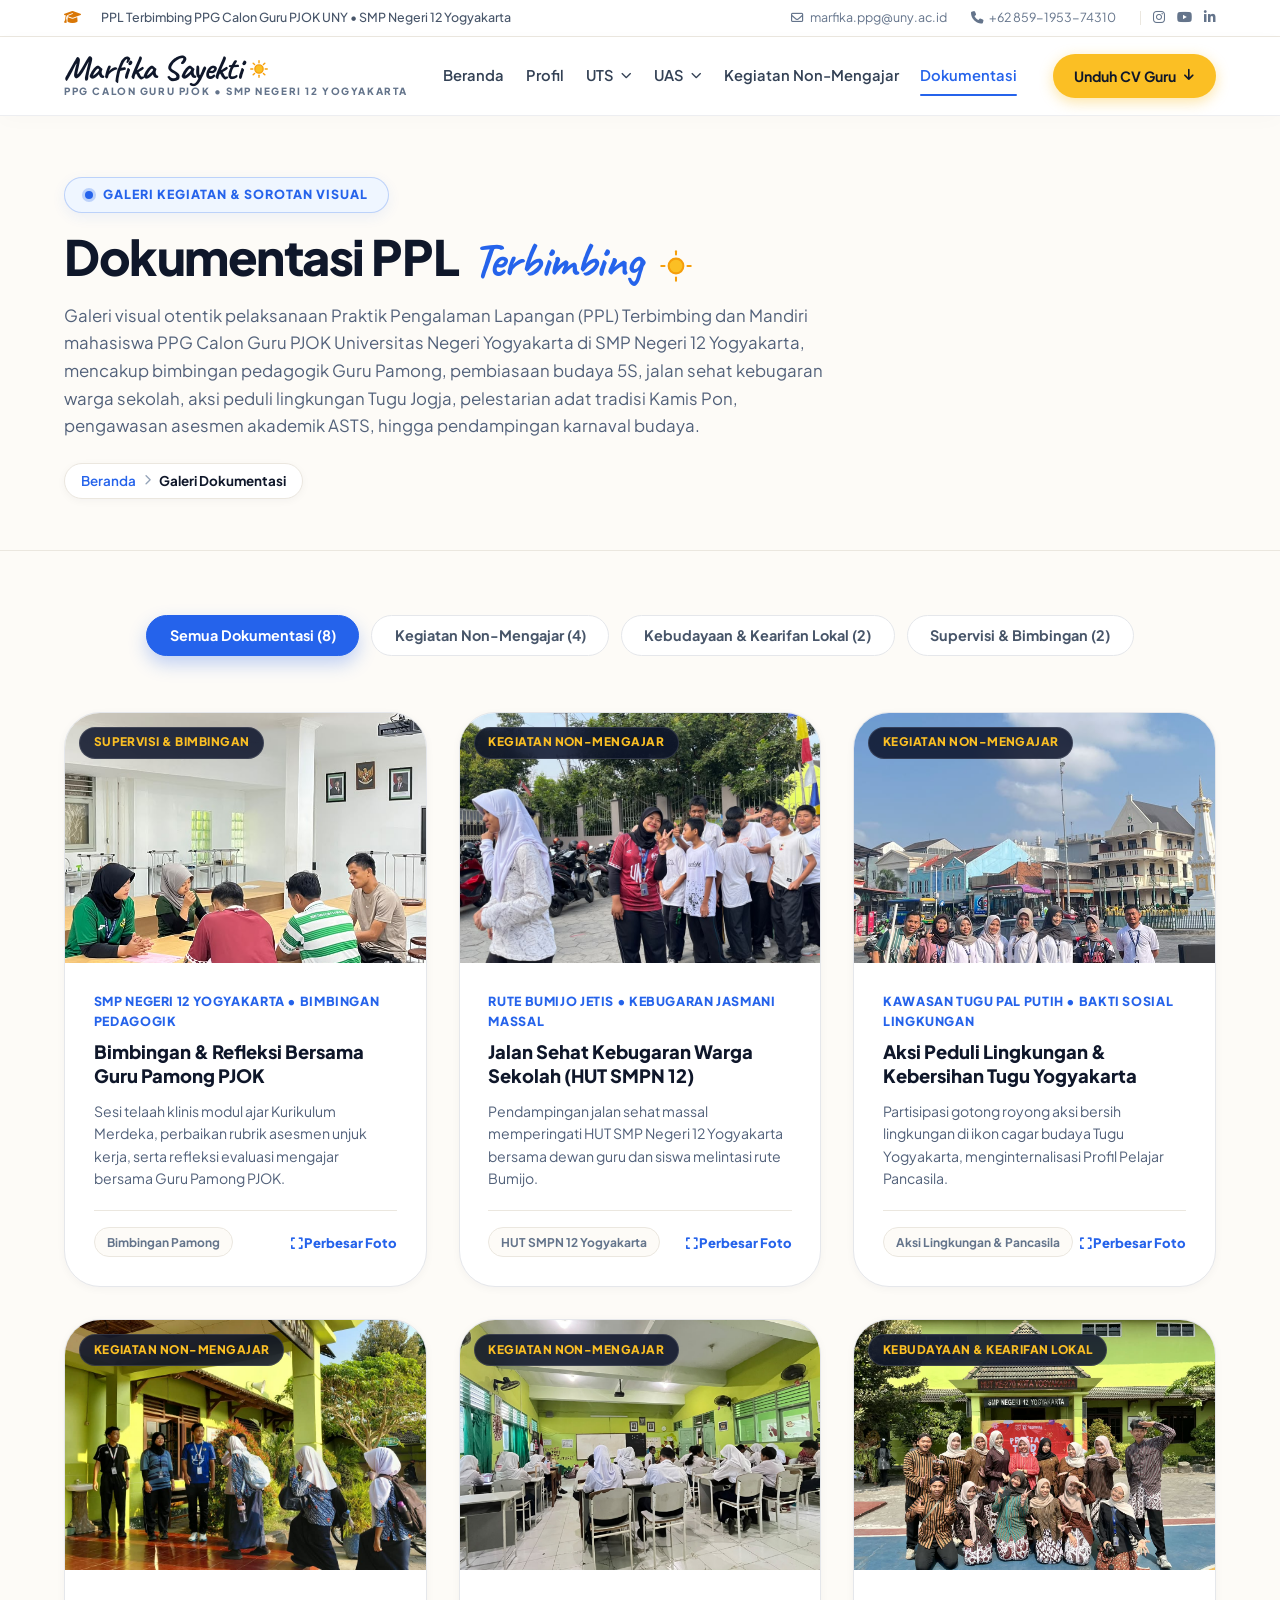
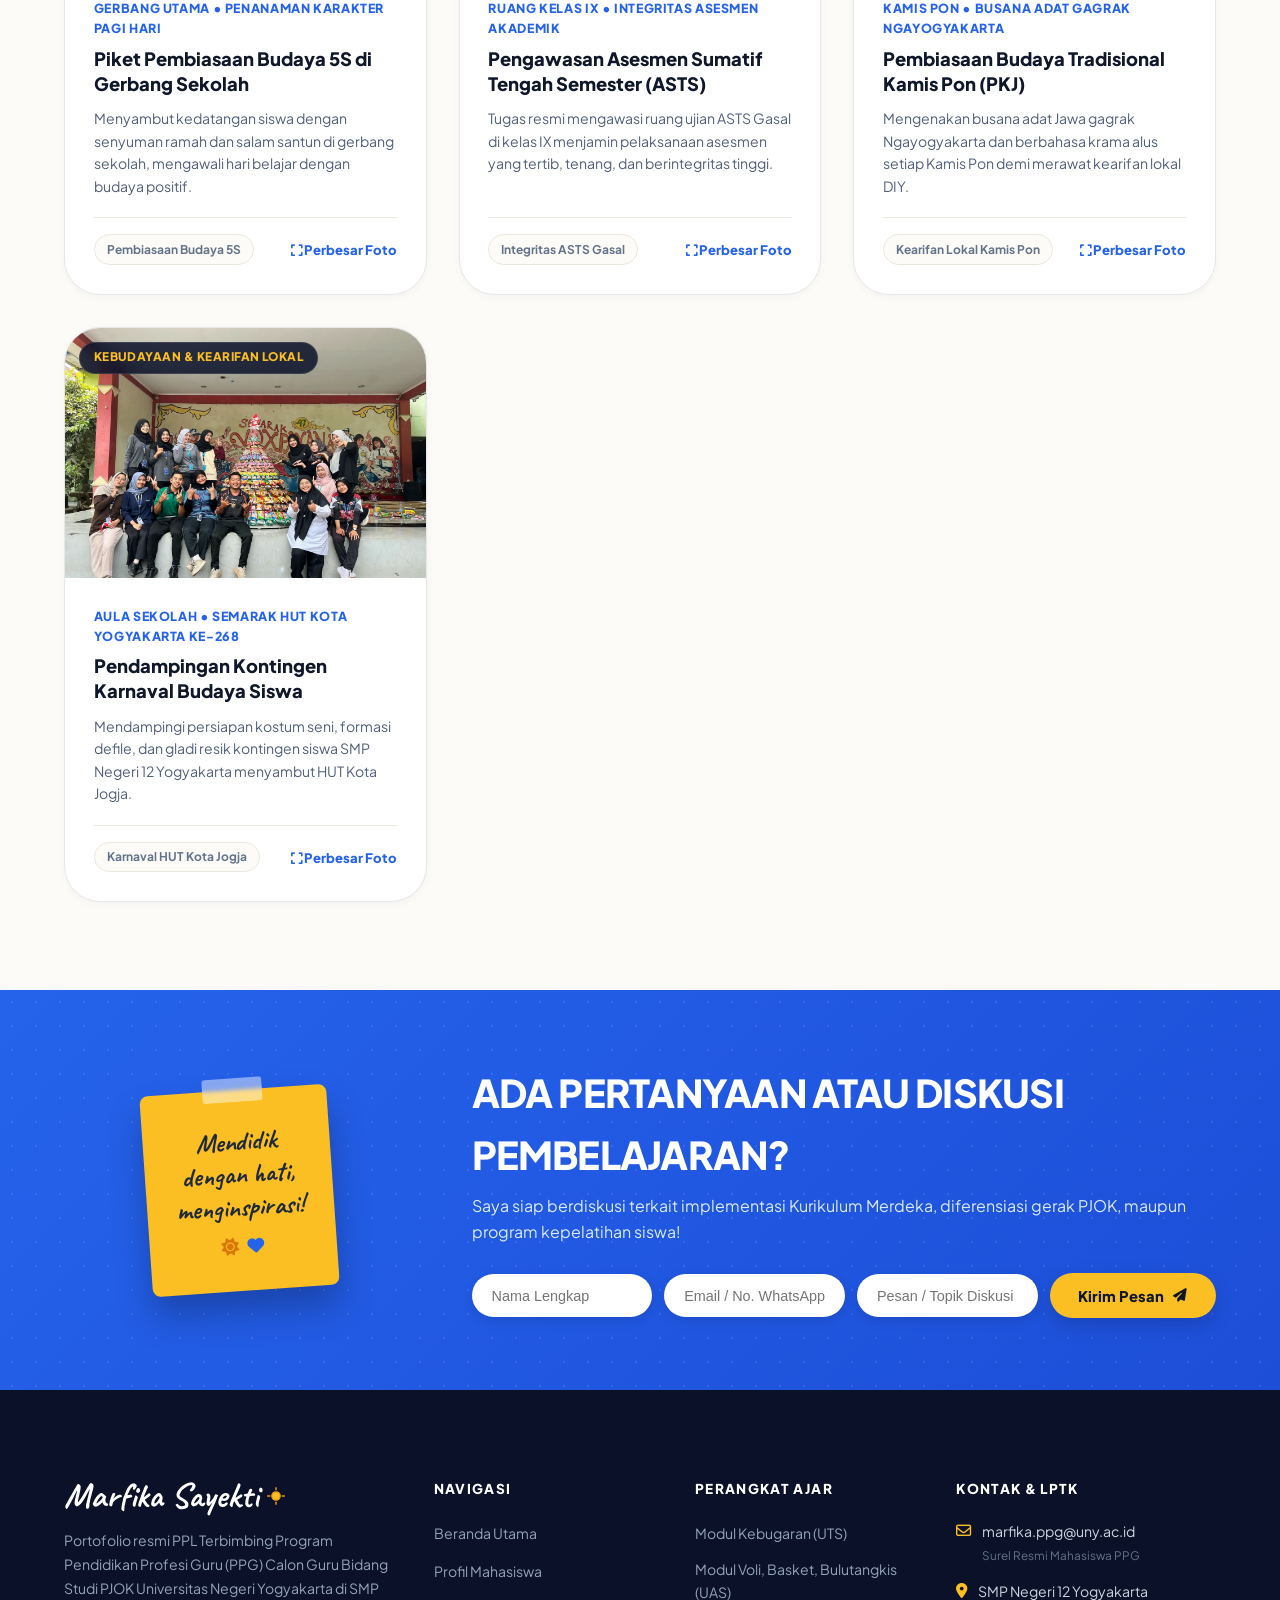
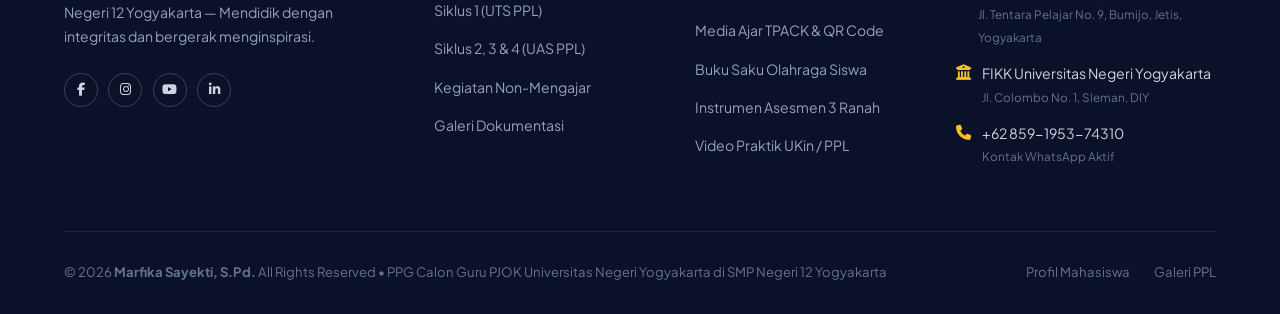
==== dokumentasi.html @ 028f0e46 "first commit" ====
<!doctype html>
<html lang="id">
  <head>
    <meta charset="UTF-8" />
    <meta name="viewport" content="width=device-width, initial-scale=1.0" />
    <title>Galeri Dokumentasi PPL Terbimbing | Marfika Sayekti, S.Pd. - UNY</title>

    <link rel="icon" type="image/png" href="logo.png" />
    <link rel="preconnect" href="https://fonts.googleapis.com" />
    <link rel="preconnect" href="https://fonts.gstatic.com" crossorigin />
    <link href="https://fonts.googleapis.com/css2?family=Caveat:wght@600;700&family=Plus+Jakarta+Sans:wght@300;400;500;600;700;800&display=swap" rel="stylesheet" />
    <link rel="stylesheet" href="https://cdnjs.cloudflare.com/ajax/libs/font-awesome/6.5.1/css/all.min.css" />
    <link rel="stylesheet" href="css/studio-theme.css?v=2.1" />
    <style>
      /* Lightbox Modal Guaranteed Inline Styles */
      .modal-studio-overlay,
      .modal-overlay-studio {
        position: fixed !important;
        inset: 0 !important;
        top: 0 !important;
        left: 0 !important;
        right: 0 !important;
        bottom: 0 !important;
        width: 100vw !important;
        height: 100vh !important;
        background: rgba(15, 23, 42, 0.88) !important;
        backdrop-filter: blur(8px) !important;
        -webkit-backdrop-filter: blur(8px) !important;
        z-index: 999999 !important;
        display: none !important;
        align-items: center !important;
        justify-content: center !important;
        padding: 1.5rem !important;
        opacity: 0 !important;
        visibility: hidden !important;
        pointer-events: none !important;
        transition:
          opacity 0.3s cubic-bezier(0.16, 1, 0.3, 1),
          visibility 0.3s ease !important;
      }
      .modal-studio-overlay.active,
      .modal-overlay-studio.active {
        display: flex !important;
        opacity: 1 !important;
        visibility: visible !important;
        pointer-events: auto !important;
      }
      .modal-photo-window {
        background: #ffffff !important;
        border-radius: var(--radius-xl, 24px) !important;
        max-width: 820px !important;
        width: 100% !important;
        max-height: 92vh !important;
        overflow: hidden !important;
        box-shadow: 0 25px 60px -15px rgba(0, 0, 0, 0.5) !important;
        position: relative !important;
        transform: translateY(20px) scale(0.96) !important;
        transition: transform 0.35s cubic-bezier(0.16, 1, 0.3, 1) !important;
        display: flex !important;
        flex-direction: column !important;
        border: 1px solid rgba(255, 255, 255, 0.15) !important;
      }
      .modal-studio-overlay.active .modal-photo-window,
      .modal-overlay-studio.active .modal-photo-window {
        transform: translateY(0) scale(1) !important;
      }
      .modal-photo-content {
        display: flex !important;
        flex-direction: column !important;
        width: 100% !important;
      }
      .modal-photo-img-wrap {
        width: 100% !important;
        max-height: 480px !important;
        background: #0b1120 !important;
        display: flex !important;
        align-items: center !important;
        justify-content: center !important;
        overflow: hidden !important;
      }
      .modal-photo-img-wrap img {
        width: 100% !important;
        height: auto !important;
        max-height: 480px !important;
        object-fit: contain !important;
        display: block !important;
      }
      .modal-photo-info {
        padding: 1.6rem 2.2rem !important;
        background: #ffffff !important;
        border-top: 1px solid var(--color-border-card, #e2e8f0) !important;
      }
      .modal-photo-loc {
        display: inline-flex !important;
        align-items: center !important;
        gap: 6px !important;
        font-size: 0.82rem !important;
        font-weight: 700 !important;
        color: #d97706 !important;
        margin-bottom: 0.4rem !important;
        text-transform: uppercase !important;
        letter-spacing: 0.03em !important;
      }
      .modal-close-btn {
        position: absolute !important;
        top: 1.1rem !important;
        right: 1.1rem !important;
        width: 38px !important;
        height: 38px !important;
        border-radius: 50% !important;
        background: rgba(15, 23, 42, 0.75) !important;
        color: #ffffff !important;
        border: 1px solid rgba(255, 255, 255, 0.2) !important;
        display: flex !important;
        align-items: center !important;
        justify-content: center !important;
        font-size: 1rem !important;
        cursor: pointer !important;
        z-index: 10 !important;
        transition: all 0.2s ease !important;
      }
      .modal-close-btn:hover {
        background: #ef4444 !important;
        color: #ffffff !important;
        transform: scale(1.08) !important;
      }
    </style>
  </head>
  <body>
    <!-- =================================================================
       1. TOPBAR (Studio Theme)
       ================================================================= -->
    <!-- =================================================================
       1. TOPBAR (Studio Theme)
       ================================================================= -->
    <div class="topbar-studio">
      <div class="container topbar-studio-inner">
        <div class="topbar-left">
          <i class="fa-solid fa-graduation-cap lead-icon"></i>
          <span>PPL Terbimbing PPG Calon Guru PJOK UNY • SMP Negeri 12 Yogyakarta</span>
        </div>

        <div class="topbar-right">
          <a href="mailto:marfika.ppg@uny.ac.id" class="topbar-contact-item">
            <i class="fa-regular fa-envelope"></i>
            <span>marfika.ppg@uny.ac.id</span>
          </a>
          <a href="tel:+62859195374310" class="topbar-contact-item">
            <i class="fa-solid fa-phone"></i>
            <span>+62 859-1953-74310</span>
          </a>

          <div class="topbar-socials">
            <a href="javascript:void(0)" onclick="showToast('Instagram Marfika Sayekti')" class="topbar-social-link" aria-label="Instagram"><i class="fa-brands fa-instagram"></i></a>
            <a href="javascript:void(0)" onclick="showToast('Kanal YouTube Pembelajaran PJOK')" class="topbar-social-link" aria-label="YouTube"><i class="fa-brands fa-youtube"></i></a>
            <a href="javascript:void(0)" onclick="showToast('LinkedIn Marfika Sayekti')" class="topbar-social-link" aria-label="LinkedIn"><i class="fa-brands fa-linkedin-in"></i></a>
          </div>
        </div>
      </div>
    </div>

    <!-- =================================================================
       2. MAIN NAVBAR (Clean Studio Header + Script Logo & Sun Doodle)
       ================================================================= -->
    <header class="navbar-studio">
      <div class="container navbar-studio-inner">
        <!-- Brand Logo: Handwritten "Marfika" with radiant Sun Doodle -->
        <a href="index.html" class="brand-studio">
          <div class="brand-studio-text">
            <span class="brand-studio-logo">
              Marfika Sayekti
              <!-- Sun Doodle SVG with Rays -->
              <svg class="sun-logo-doodle" viewBox="0 0 32 32" fill="none" xmlns="http://www.w3.org/2000/svg">
                <circle cx="16" cy="16" r="6" fill="#FBBF24" stroke="#F59E0B" stroke-width="2" />
                <line x1="16" y1="4" x2="16" y2="7" stroke="#F59E0B" stroke-width="2" stroke-linecap="round" />
                <line x1="16" y1="25" x2="16" y2="28" stroke="#F59E0B" stroke-width="2" stroke-linecap="round" />
                <line x1="4" y1="16" x2="7" y2="16" stroke="#F59E0B" stroke-width="2" stroke-linecap="round" />
                <line x1="25" y1="16" x2="28" y2="16" stroke="#F59E0B" stroke-width="2" stroke-linecap="round" />
                <line x1="7.5" y1="7.5" x2="9.6" y2="9.6" stroke="#F59E0B" stroke-width="2" stroke-linecap="round" />
                <line x1="22.4" y1="22.4" x2="24.5" y2="24.5" stroke="#F59E0B" stroke-width="2" stroke-linecap="round" />
                <line x1="7.5" y1="24.5" x2="9.6" y2="22.4" stroke="#F59E0B" stroke-width="2" stroke-linecap="round" />
                <line x1="22.4" y1="9.6" x2="24.5" y2="7.5" stroke="#F59E0B" stroke-width="2" stroke-linecap="round" />
              </svg>
            </span>
            <span class="brand-studio-sub">PPG CALON GURU PJOK • SMP NEGERI 12 YOGYAKARTA</span>
          </div>
        </a>

        <!-- Navigation Links: 6 Menu Items Required -->
        <nav>
          <ul class="nav-menu-studio">
            <!-- 1. Beranda -->
            <li><a href="index.html" class="nav-link-studio">Beranda</a></li>

            <!-- 2. Profil -->
            <li><a href="profil.html" class="nav-link-studio">Profil</a></li>

            <!-- 3. UTS Dropdown -->
            <li class="nav-studio-dropdown">
              <a href="UTS/rancangan.html" class="nav-link-studio"> UTS <i class="fa-solid fa-chevron-down" style="font-size: 0.68rem; margin-left: 2px"></i> </a>
              <ul class="dropdown-studio-menu">
                <li>
                  <a href="UTS/rancangan.html" class="dropdown-studio-item"> <i class="fa-solid fa-file-pen"></i> Rancangan Pembelajaran </a>
                </li>
                <li>
                  <a href="UTS/media.html" class="dropdown-studio-item"> <i class="fa-solid fa-photo-film"></i> Media Pembelajaran </a>
                </li>
                <li>
                  <a href="UTS/materi.html" class="dropdown-studio-item"> <i class="fa-solid fa-book-open-reader"></i> Materi Pembelajaran </a>
                </li>
                <li>
                  <a href="UTS/instrumen.html" class="dropdown-studio-item"> <i class="fa-solid fa-clipboard-check"></i> Instrumen Pembelajaran </a>
                </li>
              </ul>
            </li>

            <!-- 4. UAS Dropdown -->
            <li class="nav-studio-dropdown">
              <a href="UAS/rancangan.html" class="nav-link-studio"> UAS <i class="fa-solid fa-chevron-down" style="font-size: 0.68rem; margin-left: 2px"></i> </a>
              <ul class="dropdown-studio-menu">
                <li>
                  <a href="UAS/rancangan.html" class="dropdown-studio-item"> <i class="fa-solid fa-file-circle-check"></i> Rancangan Pembelajaran </a>
                </li>
                <li>
                  <a href="UAS/media.html" class="dropdown-studio-item"> <i class="fa-solid fa-laptop-code"></i> Media Pembelajaran </a>
                </li>
                <li>
                  <a href="UAS/materi.html" class="dropdown-studio-item"> <i class="fa-solid fa-book-bookmark"></i> Materi Pembelajaran </a>
                </li>
                <li>
                  <a href="UAS/instrumen.html" class="dropdown-studio-item"> <i class="fa-solid fa-list-check"></i> Instrumen Pembelajaran </a>
                </li>
              </ul>
            </li>

            <!-- 5. Kegiatan Non-Mengajar -->
            <li><a href="non-mengajar.html" class="nav-link-studio">Kegiatan Non-Mengajar</a></li>

            <!-- 6. Dokumentasi -->
            <li><a href="dokumentasi.html" class="nav-link-studio active">Dokumentasi</a></li>
          </ul>
        </nav>

        <!-- Right Action CTA: Golden-Yellow Pill Button -->
        <div style="display: flex; align-items: center; gap: 0.75rem">
          <a href="profil.html#cv" class="btn-nav-connect" onclick="showToast('Unduh CV Guru Digital...')">
            <span>Unduh CV Guru</span>
            <i class="fa-solid fa-arrow-down"></i>
          </a>
          <button class="mobile-studio-toggle" aria-label="Buka Menu Navigasi">
            <i class="fa-solid fa-bars"></i>
          </button>
        </div>
      </div>
    </header>

    <!-- =================================================================
       3. SUBPAGE HERO HEADER (Studio Theme)
       ================================================================= -->
    <section class="subpage-studio-hero">
      <div class="container">
        <div class="hero-studio-badge" style="margin-bottom: 1rem">
          <span class="badge-dot"></span>
          <span>GALERI KEGIATAN &amp; SOROTAN VISUAL</span>
        </div>

        <h1 class="subpage-hero-title">
          Dokumentasi PPL
          <span class="script-highlight" style="font-family: var(--font-script); color: var(--color-primary-blue); font-weight: 700; margin-left: 6px">
            Terbimbing
            <svg class="sun-doodle-hero" viewBox="0 0 44 44" fill="none" xmlns="http://www.w3.org/2000/svg" style="width: 36px; height: 36px; vertical-align: middle; margin-left: 6px">
              <circle cx="22" cy="22" r="9" fill="#FBBF24" stroke="#F59E0B" stroke-width="2.5" />
              <line x1="22" y1="4" x2="22" y2="8" stroke="#F59E0B" stroke-width="2.5" stroke-linecap="round" />
              <line x1="22" y1="36" x2="22" y2="40" stroke="#F59E0B" stroke-width="2.5" stroke-linecap="round" />
              <line x1="4" y1="22" x2="8" y2="22" stroke="#F59E0B" stroke-width="2.5" stroke-linecap="round" />
              <line x1="36" y1="22" x2="40" y2="22" stroke="#F59E0B" stroke-width="2.5" stroke-linecap="round" />
            </svg>
          </span>
        </h1>

                <p class="subpage-hero-desc">
          Galeri visual otentik pelaksanaan Praktik Pengalaman Lapangan (PPL) Terbimbing dan Mandiri mahasiswa PPG Calon Guru PJOK Universitas Negeri Yogyakarta di SMP Negeri 12 Yogyakarta, mencakup bimbingan pedagogik Guru Pamong, pembiasaan budaya 5S, jalan sehat kebugaran warga sekolah, aksi peduli lingkungan Tugu Jogja, pelestarian adat tradisi Kamis Pon, pengawasan asesmen akademik ASTS, hingga pendampingan karnaval budaya.
        </p>

        <div class="studio-breadcrumb">
          <a href="index.html">Beranda</a>
          <i class="fa-solid fa-chevron-right"></i>
          <span style="color: var(--color-midnight); font-weight: 700">Galeri Dokumentasi</span>
        </div>
      </div>
    </section>

        <!-- =================================================================
       4. GALLERY GRID WITH FILTER TABS (Studio Theme)
       ================================================================= -->
    <main style="background: var(--color-bg-ivory); padding: 4rem 0 5.5rem">
      <div class="container">
        <!-- Filter Button Tabs -->
        <div class="gallery-agency-filter">
          <button class="filter-pill-btn active" data-filter="all">Semua Dokumentasi (8)</button>
          <button class="filter-pill-btn" data-filter="non-mengajar">Kegiatan Non-Mengajar (4)</button>
          <button class="filter-pill-btn" data-filter="budaya">Kebudayaan &amp; Kearifan Lokal (2)</button>
          <button class="filter-pill-btn" data-filter="supervisi">Supervisi &amp; Bimbingan (2)</button>
        </div>

        <!-- Gallery Grid: 8 Authentic Cards (Sesuai File IMG/) -->
        <div class="gallery-agency-grid">

          <!-- Foto 1: Bimbingan Bersama Guru Pamong (Supervisi) -->
          <div
            class="gallery-card-agency"
            data-category="supervisi"
            onclick="
              openStudioPhoto(
                'IMG/Bimbingan Guru Pamong.jpeg',
                'Bimbingan & Refleksi Pedagogis Bersama Guru Pamong PJOK',
                'Dokumentasi pelaksanaan bimbingan klinis dan refleksi pedagogis berkala antara mahasiswa PPL PPG Calon Guru PJOK Marfika Sayekti, S.Pd. bersama Guru Pamong PJOK di SMP Negeri 12 Yogyakarta. Pembahasan mencakup penyempurnaan rancangan modul ajar Kurikulum Merdeka berbasis diferensiasi gerak, evaluasi hasil asesmen belajar siswa, serta penguatan kompetensi pedagogik calon guru di lapangan.',
                'Ruang Rapat Guru & Pimpinan SMP Negeri 12 Yogyakarta'
              )
            "
          >
            <div class="gallery-agency-thumb">
              <span class="gallery-tag-pill">Supervisi &amp; Bimbingan</span>
              <img src="IMG/Bimbingan Guru Pamong.jpeg" alt="Bimbingan Guru Pamong PJOK SMP Negeri 12 Yogyakarta" loading="lazy" />
              <div class="gallery-zoom-overlay">
                <div class="gallery-zoom-btn"><i class="fa-solid fa-magnifying-glass-plus"></i></div>
              </div>
            </div>
            <div class="gallery-agency-body">
              <div class="gallery-agency-meta">SMP Negeri 12 Yogyakarta • Bimbingan Pedagogik</div>
              <h4 class="gallery-agency-title">Bimbingan &amp; Refleksi Bersama Guru Pamong PJOK</h4>
              <p class="gallery-agency-desc">Sesi telaah klinis modul ajar Kurikulum Merdeka, perbaikan rubrik asesmen unjuk kerja, serta refleksi evaluasi mengajar bersama Guru Pamong PJOK.</p>
              <div class="gallery-agency-foot">
                <span class="tag-pill-light">Bimbingan Pamong</span>
                <span style="font-size: 0.82rem; font-weight: 800; color: var(--color-primary-blue)"><i class="fa-solid fa-expand"></i> Perbesar Foto</span>
              </div>
            </div>
          </div>

          <!-- Foto 2: Jalan Sehat HUT SMP N 12 Yogyakarta (Non-Mengajar) -->
          <div
            class="gallery-card-agency"
            data-category="non-mengajar"
            onclick="
              openStudioPhoto(
                'IMG/Jalan Sehat HUT SMP N 12 Yogyakarta.jpeg',
                'Jalan Sehat Kebugaran Warga Sekolah (HUT SMPN 12 Yogyakarta)',
                'Dokumentasi keikutsertaan aktif mahasiswa PPL PJOK Marfika Sayekti, S.Pd. dalam mendampingi dan mengawal kegiatan Jalan Sehat Kebugaran Jasmani massal memperingati HUT SMP Negeri 12 Yogyakarta. Diikuti oleh dewan guru, tenaga kependidikan, serta seluruh peserta didik melintasi rute edukatif Bumijo, Jetis, Yogyakarta.',
                'Halaman SMP Negeri 12 Yogyakarta & Rute Bumijo'
              )
            "
          >
            <div class="gallery-agency-thumb">
              <span class="gallery-tag-pill">Kegiatan Non-Mengajar</span>
              <img src="IMG/Jalan Sehat HUT SMP N 12 Yogyakarta.jpeg" alt="Jalan Sehat HUT SMP N 12 Yogyakarta" loading="lazy" />
              <div class="gallery-zoom-overlay">
                <div class="gallery-zoom-btn"><i class="fa-solid fa-magnifying-glass-plus"></i></div>
              </div>
            </div>
            <div class="gallery-agency-body">
              <div class="gallery-agency-meta">Rute Bumijo Jetis • Kebugaran Jasmani Massal</div>
              <h4 class="gallery-agency-title">Jalan Sehat Kebugaran Warga Sekolah (HUT SMPN 12)</h4>
              <p class="gallery-agency-desc">Pendampingan jalan sehat massal memperingati HUT SMP Negeri 12 Yogyakarta bersama dewan guru dan siswa melintasi rute Bumijo.</p>
              <div class="gallery-agency-foot">
                <span class="tag-pill-light">HUT SMPN 12 Yogyakarta</span>
                <span style="font-size: 0.82rem; font-weight: 800; color: var(--color-primary-blue)"><i class="fa-solid fa-expand"></i> Perbesar Foto</span>
              </div>
            </div>
          </div>

          <!-- Foto 3: Aksi Gotong Royong Kebersihan Tugu Yogyakarta (Non-Mengajar) -->
          <div
            class="gallery-card-agency"
            data-category="non-mengajar"
            onclick="
              openStudioPhoto(
                'IMG/Kebersihan Tugu Jogja.jpeg',
                'Aksi Gotong Royong Kebersihan Lingkungan Tugu Yogyakarta',
                'Dokumentasi aksi nyata mahasiswa PPL PJOK UNY bersama warga sekolah SMP Negeri 12 Yogyakarta dalam kegiatan bakti sosial kebersihan lingkungan di kawasan cagar budaya Tugu Pal Putih Yogyakarta, menanamkan dimensi Bergotong Royong dan Peduli Lingkungan Profil Pelajar Pancasila.',
                'Kawasan Cagar Budaya Tugu Pal Putih Yogyakarta'
              )
            "
          >
            <div class="gallery-agency-thumb">
              <span class="gallery-tag-pill">Kegiatan Non-Mengajar</span>
              <img src="IMG/Kebersihan Tugu Jogja.jpeg" alt="Aksi Kebersihan Tugu Jogja" loading="lazy" />
              <div class="gallery-zoom-overlay">
                <div class="gallery-zoom-btn"><i class="fa-solid fa-magnifying-glass-plus"></i></div>
              </div>
            </div>
            <div class="gallery-agency-body">
              <div class="gallery-agency-meta">Kawasan Tugu Pal Putih • Bakti Sosial Lingkungan</div>
              <h4 class="gallery-agency-title">Aksi Peduli Lingkungan &amp; Kebersihan Tugu Yogyakarta</h4>
              <p class="gallery-agency-desc">Partisipasi gotong royong aksi bersih lingkungan di ikon cagar budaya Tugu Yogyakarta, menginternalisasi Profil Pelajar Pancasila.</p>
              <div class="gallery-agency-foot">
                <span class="tag-pill-light">Aksi Lingkungan &amp; Pancasila</span>
                <span style="font-size: 0.82rem; font-weight: 800; color: var(--color-primary-blue)"><i class="fa-solid fa-expand"></i> Perbesar Foto</span>
              </div>
            </div>
          </div>

          <!-- Foto 4: Piket Pembiasaan 5S di Gerbang Sekolah (Non-Mengajar) -->
          <div
            class="gallery-card-agency"
            data-category="non-mengajar"
            onclick="
              openStudioPhoto(
                'IMG/Kegiatan 5S.jpeg',
                'Piket Pembiasaan Budaya 5S (Senyum, Salam, Sapa, Sopan, Santun)',
                'Dokumentasi penugasan rutin piket pagi mahasiswa PPL PJOK Marfika Sayekti, S.Pd. di gerbang utama SMP Negeri 12 Yogyakarta. Menyambut kedatangan peserta didik dengan budaya 5S (Senyum, Salam, Sapa, Sopan, Santun), pemeriksaan kerapian seragam, serta mewujudkan iklim sekolah yang aman, nyaman, dan ramah anak.',
                'Gerbang Utama & Lobi SMP Negeri 12 Yogyakarta'
              )
            "
          >
            <div class="gallery-agency-thumb">
              <span class="gallery-tag-pill">Kegiatan Non-Mengajar</span>
              <img src="IMG/Kegiatan 5S.jpeg" alt="Pembiasaan Budaya 5S di SMP Negeri 12 Yogyakarta" loading="lazy" />
              <div class="gallery-zoom-overlay">
                <div class="gallery-zoom-btn"><i class="fa-solid fa-magnifying-glass-plus"></i></div>
              </div>
            </div>
            <div class="gallery-agency-body">
              <div class="gallery-agency-meta">Gerbang Utama • Penanaman Karakter Pagi Hari</div>
              <h4 class="gallery-agency-title">Piket Pembiasaan Budaya 5S di Gerbang Sekolah</h4>
              <p class="gallery-agency-desc">Menyambut kedatangan siswa dengan senyuman ramah dan salam santun di gerbang sekolah, mengawali hari belajar dengan budaya positif.</p>
              <div class="gallery-agency-foot">
                <span class="tag-pill-light">Pembiasaan Budaya 5S</span>
                <span style="font-size: 0.82rem; font-weight: 800; color: var(--color-primary-blue)"><i class="fa-solid fa-expand"></i> Perbesar Foto</span>
              </div>
            </div>
          </div>

          <!-- Foto 5: Pengawasan ASTS (Non-Mengajar) -->
          <div
            class="gallery-card-agency"
            data-category="non-mengajar"
            onclick="
              openStudioPhoto(
                'IMG/Kegiatan ASTS.jpeg',
                'Pengawasan Asesmen Sumatif Tengah Semester (ASTS) Gasal',
                'Dokumentasi penugasan resmi pengawasan ruang ujian Asesmen Sumatif Tengah Semester (ASTS) Gasal di kelas IX SMP Negeri 12 Yogyakarta oleh mahasiswa PPL PJOK Marfika Sayekti, S.Pd., memastikan ketertiban, ketenangan, serta menjunjung tinggi nilai kejujuran dan integritas akademik peserta didik.',
                'Ruang Ujian Kelas IX SMP Negeri 12 Yogyakarta'
              )
            "
          >
            <div class="gallery-agency-thumb">
              <span class="gallery-tag-pill">Kegiatan Non-Mengajar</span>
              <img src="IMG/Kegiatan ASTS.jpeg" alt="Pengawasan Asesmen ASTS di SMP Negeri 12 Yogyakarta" loading="lazy" />
              <div class="gallery-zoom-overlay">
                <div class="gallery-zoom-btn"><i class="fa-solid fa-magnifying-glass-plus"></i></div>
              </div>
            </div>
            <div class="gallery-agency-body">
              <div class="gallery-agency-meta">Ruang Kelas IX • Integritas Asesmen Akademik</div>
              <h4 class="gallery-agency-title">Pengawasan Asesmen Sumatif Tengah Semester (ASTS)</h4>
              <p class="gallery-agency-desc">Tugas resmi mengawasi ruang ujian ASTS Gasal di kelas IX menjamin pelaksanaan asesmen yang tertib, tenang, dan berintegritas tinggi.</p>
              <div class="gallery-agency-foot">
                <span class="tag-pill-light">Integritas ASTS Gasal</span>
                <span style="font-size: 0.82rem; font-weight: 800; color: var(--color-primary-blue)"><i class="fa-solid fa-expand"></i> Perbesar Foto</span>
              </div>
            </div>
          </div>

          <!-- Foto 6: Kegiatan PKJ Kamis Pon Busana Jawa (Kebudayaan) -->
          <div
            class="gallery-card-agency"
            data-category="budaya"
            onclick="
              openStudioPhoto(
                'IMG/Kegiatan PKJ (Kamis Pon).jpeg',
                'Pembiasaan Budaya Tradisional Kamis Pon (Pekan Kebudayaan Jawa)',
                'Dokumentasi pelaksanaan Pekan Kebudayaan Jawa (PKJ) setiap hari Kamis Pon di lingkungan SMP Negeri 12 Yogyakarta. Mahasiswa PPL PJOK Marfika Sayekti, S.Pd. bersama dewan guru dan siswa mengenakan busana tradisional Jawa gagrak Ngayogyakarta serta berbahasa Jawa krama alus untuk melestarikan kearifan lokal.',
                'Kampus SMP Negeri 12 Yogyakarta'
              )
            "
          >
            <div class="gallery-agency-thumb">
              <span class="gallery-tag-pill">Kebudayaan &amp; Kearifan Lokal</span>
              <img src="IMG/Kegiatan PKJ (Kamis Pon).jpeg" alt="Pembiasaan Budaya Kamis Pon PKJ SMP Negeri 12 Yogyakarta" loading="lazy" />
              <div class="gallery-zoom-overlay">
                <div class="gallery-zoom-btn"><i class="fa-solid fa-magnifying-glass-plus"></i></div>
              </div>
            </div>
            <div class="gallery-agency-body">
              <div class="gallery-agency-meta">Kamis Pon • Busana Adat Gagrak Ngayogyakarta</div>
              <h4 class="gallery-agency-title">Pembiasaan Budaya Tradisional Kamis Pon (PKJ)</h4>
              <p class="gallery-agency-desc">Mengenakan busana adat Jawa gagrak Ngayogyakarta dan berbahasa krama alus setiap Kamis Pon demi merawat kearifan lokal DIY.</p>
              <div class="gallery-agency-foot">
                <span class="tag-pill-light">Kearifan Lokal Kamis Pon</span>
                <span style="font-size: 0.82rem; font-weight: 800; color: var(--color-primary-blue)"><i class="fa-solid fa-expand"></i> Perbesar Foto</span>
              </div>
            </div>
          </div>

          <!-- Foto 7: Persiapan Karnaval HUT Kota Yogyakarta (Kebudayaan) -->
          <div
            class="gallery-card-agency"
            data-category="budaya"
            onclick="
              openStudioPhoto(
                'IMG/Persiapan Karnaval Kota Yogyakarta.jpeg',
                'Pendampingan Persiapan Kontingen Karnaval Budaya Siswa',
                'Dokumentasi pendampingan persiapan kontingen karnaval budaya SMP Negeri 12 Yogyakarta dalam rangka Peringatan HUT Kota Yogyakarta ke-268. Mahasiswa PPL PJOK Marfika Sayekti, S.Pd. membantu penataan kostum adat tari tradisional, atribut defile budaya, serta gladi kekompakan gerak di aula sekolah.',
                'Aula & Lapangan SMP Negeri 12 Yogyakarta'
              )
            "
          >
            <div class="gallery-agency-thumb">
              <span class="gallery-tag-pill">Kebudayaan &amp; Kearifan Lokal</span>
              <img src="IMG/Persiapan Karnaval Kota Yogyakarta.jpeg" alt="Persiapan Karnaval Budaya Kota Yogyakarta" loading="lazy" />
              <div class="gallery-zoom-overlay">
                <div class="gallery-zoom-btn"><i class="fa-solid fa-magnifying-glass-plus"></i></div>
              </div>
            </div>
            <div class="gallery-agency-body">
              <div class="gallery-agency-meta">Aula Sekolah • Semarak HUT Kota Yogyakarta Ke-268</div>
              <h4 class="gallery-agency-title">Pendampingan Kontingen Karnaval Budaya Siswa</h4>
              <p class="gallery-agency-desc">Mendampingi persiapan kostum seni, formasi defile, dan gladi resik kontingen siswa SMP Negeri 12 Yogyakarta menyambut HUT Kota Jogja.</p>
              <div class="gallery-agency-foot">
                <span class="tag-pill-light">Karnaval HUT Kota Jogja</span>
                <span style="font-size: 0.82rem; font-weight: 800; color: var(--color-primary-blue)"><i class="fa-solid fa-expand"></i> Perbesar Foto</span>
              </div>
            </div>
          </div>  
          </div>
        </div>
      </div>
    </main>

    <!-- =================================================================
       5. PHOTO LIGHTBOX MODAL (Studio Theme)
       ================================================================= -->
    <div id="photo-lightbox-modal" class="modal-studio-overlay modal-overlay-studio" style="display: none">
      <div class="modal-studio-window modal-window-studio modal-photo-window">
        <button id="photo-lightbox-close" class="modal-close-btn modal-close-studio" aria-label="Tutup Pratinjau"><i class="fa-solid fa-xmark"></i></button>
        <div class="modal-photo-content">
          <div class="modal-photo-img-wrap">
            <img id="photo-lightbox-img" src="" alt="Dokumentasi PPL PJOK UNY" />
          </div>
          <div class="modal-photo-info">
            <span id="photo-lightbox-loc" class="modal-photo-loc"><i class="fa-solid fa-location-dot"></i> SMP Negeri 12 Yogyakarta</span>
            <h3 id="photo-lightbox-title" style="font-size: 1.35rem; color: var(--color-midnight); font-weight: 800; margin-bottom: 0.5rem; line-height: 1.35">Judul Foto</h3>
            <p id="photo-lightbox-desc" style="font-size: 0.92rem; color: var(--color-text-muted); line-height: 1.65">Deskripsi dokumentasi kegiatan PPL.</p>
          </div>
        </div>
      </div>
    </div>

    <!-- =================================================================
       6. CTA BANNER (Diskusi Pembelajaran & Kolaborasi)
       ================================================================= -->
    <section id="diskusi" class="section-cta-studio">
      <div class="container">
        <div class="cta-studio-container">
          <!-- Left Angled Yellow Sticky Note -->
          <div class="cta-sticky-note-wrapper">
            <div class="cta-yellow-sticky-note">
              <div class="sticky-note-text">
                Mendidik<br />
                dengan hati,<br />
                menginspirasi!
              </div>
              <div class="sticky-note-icons">
                <i class="fa-solid fa-sun" style="color: #d97706; font-size: 1.1rem"></i>
                <i class="fa-solid fa-heart" style="color: #2563eb; font-size: 1.05rem"></i>
              </div>
            </div>
          </div>

          <!-- Right Form Area -->
          <div class="cta-form-area">
            <h2>ADA PERTANYAAN ATAU DISKUSI PEMBELAJARAN?</h2>
            <p>Saya siap berdiskusi terkait implementasi Kurikulum Merdeka, diferensiasi gerak PJOK, maupun program kepelatihan siswa!</p>

            <form id="cta-project-form" class="cta-inline-form">
              <input type="text" id="cta-name" class="cta-input-studio" placeholder="Nama Lengkap" required />
              <input type="email" id="cta-email" class="cta-input-studio" placeholder="Email / No. WhatsApp" required />
              <input type="text" id="cta-message" class="cta-input-studio" placeholder="Pesan / Topik Diskusi" required />
              <button type="submit" class="btn-cta-submit">
                <span>Kirim Pesan</span>
                <i class="fa-solid fa-paper-plane"></i>
              </button>
            </form>
          </div>
        </div>
      </div>
    </section>

    <!-- =================================================================
       7. MIDNIGHT NAVY FOOTER
       ================================================================= -->
    <footer class="footer-midnight-studio">
      <div class="container">
        <div class="footer-studio-grid">
          <!-- Col 1: Brand Info -->
          <div>
            <a href="index.html" class="footer-brand-logo">
              Marfika Sayekti
              <svg class="sun-logo-doodle" viewBox="0 0 32 32" fill="none" xmlns="http://www.w3.org/2000/svg">
                <circle cx="16" cy="16" r="6" fill="#FBBF24" stroke="#F59E0B" stroke-width="2" />
                <line x1="16" y1="4" x2="16" y2="7" stroke="#F59E0B" stroke-width="2" stroke-linecap="round" />
                <line x1="16" y1="25" x2="16" y2="28" stroke="#F59E0B" stroke-width="2" stroke-linecap="round" />
                <line x1="4" y1="16" x2="7" y2="16" stroke="#F59E0B" stroke-width="2" stroke-linecap="round" />
                <line x1="25" y1="16" x2="28" y2="16" stroke="#F59E0B" stroke-width="2" stroke-linecap="round" />
              </svg>
            </a>
            <p class="footer-brand-desc">
              Portofolio resmi PPL Terbimbing Program Pendidikan Profesi Guru (PPG) Calon Guru Bidang Studi PJOK Universitas Negeri Yogyakarta di SMP Negeri 12 Yogyakarta — Mendidik dengan integritas dan bergerak menginspirasi.
            </p>
            <div class="footer-social-circles">
              <a href="javascript:void(0)" onclick="showStudioToast('Facebook')" class="footer-social-btn" aria-label="Facebook"><i class="fa-brands fa-facebook-f"></i></a>
              <a href="javascript:void(0)" onclick="showStudioToast('Instagram @marfikasayekti')" class="footer-social-btn" aria-label="Instagram"><i class="fa-brands fa-instagram"></i></a>
              <a href="javascript:void(0)" onclick="showStudioToast('YouTube Pembelajaran PJOK')" class="footer-social-btn" aria-label="YouTube"><i class="fa-brands fa-youtube"></i></a>
              <a href="javascript:void(0)" onclick="showStudioToast('LinkedIn Marfika Sayekti')" class="footer-social-btn" aria-label="LinkedIn"><i class="fa-brands fa-linkedin-in"></i></a>
            </div>
          </div>

          <!-- Col 2: NAVIGASI -->
          <div>
            <h4 class="footer-col-title">NAVIGASI</h4>
            <ul class="footer-links-list">
              <li><a href="index.html" class="footer-link-item">Beranda Utama</a></li>
              <li><a href="profil.html" class="footer-link-item">Profil Mahasiswa</a></li>
              <li><a href="UTS/rancangan.html" class="footer-link-item">Siklus 1 (UTS PPL)</a></li>
              <li><a href="UAS/rancangan.html" class="footer-link-item">Siklus 2, 3 &amp; 4 (UAS PPL)</a></li>
              <li><a href="non-mengajar.html" class="footer-link-item">Kegiatan Non-Mengajar</a></li>
              <li><a href="dokumentasi.html" class="footer-link-item">Galeri Dokumentasi</a></li>
            </ul>
          </div>

          <!-- Col 3: PERANGKAT AJAR -->
          <div>
            <h4 class="footer-col-title">PERANGKAT AJAR</h4>
            <ul class="footer-links-list">
              <li><a href="UTS/rancangan.html" class="footer-link-item">Modul Kebugaran (UTS)</a></li>
              <li><a href="UAS/rancangan.html" class="footer-link-item">Modul Voli, Basket, Bulutangkis (UAS)</a></li>
              <li><a href="UTS/media.html" class="footer-link-item">Media Ajar TPACK &amp; QR Code</a></li>
              <li><a href="UAS/materi.html" class="footer-link-item">Buku Saku Olahraga Siswa</a></li>
              <li><a href="UTS/instrumen.html" class="footer-link-item">Instrumen Asesmen 3 Ranah</a></li>
              <li><a href="UTS/video.html" class="footer-link-item">Video Praktik UKin / PPL</a></li>
            </ul>
          </div>

          <!-- Col 4: KONTAK RESMI & LPTK -->
          <div>
            <h4 class="footer-col-title">KONTAK &amp; LPTK</h4>
            <ul class="footer-contact-list">
              <li class="footer-contact-entry">
                <i class="fa-regular fa-envelope"></i>
                <span>marfika.ppg@uny.ac.id<br /><small style="color: #64748b">Surel Resmi Mahasiswa PPG</small></span>
              </li>
              <li class="footer-contact-entry">
                <i class="fa-solid fa-location-dot"></i>
                <span>SMP Negeri 12 Yogyakarta<br /><small style="color: #64748b">Jl. Tentara Pelajar No. 9, Bumijo, Jetis, Yogyakarta</small></span>
              </li>
              <li class="footer-contact-entry">
                <i class="fa-solid fa-building-columns"></i>
                <span>FIKK Universitas Negeri Yogyakarta<br /><small style="color: #64748b">Jl. Colombo No. 1, Sleman, DIY</small></span>
              </li>
              <li class="footer-contact-entry">
                <i class="fa-solid fa-phone"></i>
                <span>+62 859-1953-74310<br /><small style="color: #64748b">Kontak WhatsApp Aktif</small></span>
              </li>
            </ul>
          </div>
        </div>

        <!-- Footer Bottom Bar -->
        <div class="footer-bottom-bar">
          <div>&copy; 2026 <strong>Marfika Sayekti, S.Pd.</strong> All Rights Reserved &bull; PPG Calon Guru PJOK Universitas Negeri Yogyakarta di SMP Negeri 12 Yogyakarta</div>
          <div class="footer-bottom-links">
            <a href="profil.html">Profil Mahasiswa</a>
            <a href="dokumentasi.html">Galeri PPL</a>
          </div>
        </div>
      </div>
    </footer>

    <script src="js/studio.js"></script>
  </body>
</html>
---- css/studio-theme.css ----
/* ==========================================================================
   E-Portofolio PPG Calon Guru PJOK UNY - Krisna Pratama Aulihar, S.Pd.
   Theme: Maya Web Studio Inspired (Warm Cream + Royal Blue + Sunshine Gold + Midnight Navy)
   Handcrafted, Pixel-Perfect, High Performance & Anti-AI-Slop Architecture
   ========================================================================== */

/* --------------------------------------------------------------------------
   1. DESIGN TOKENS & SYSTEM VARIABLES
   -------------------------------------------------------------------------- */
:root {
  /* Color Palette */
  --color-primary-blue: #2563EB;        /* Vibrant Royal Blue */
  --color-primary-blue-hover: #1D4ED8;  /* Deeper Blue on hover */
  --color-primary-blue-light: #EFF6FF;  /* Soft Blue Tint */
  --color-primary-blue-subtle: #DBEAFE; /* Pastel Blue Border / Accent */
  
  --color-sun-yellow: #FBBF24;          /* Warm Sunshine Yellow (Hero Blob & Accents) */
  --color-sun-yellow-hover: #F59E0B;    /* Amber on hover */
  --color-sun-yellow-light: #FEF3C7;    /* Creamy Yellow Tint */
  --color-sun-yellow-dark: #D97706;     /* Deep Amber Text */

  --color-midnight: #0F172A;            /* Deep Midnight Navy (Footer & Headings) */
  --color-midnight-card: #1E293B;       /* Midnight slate */
  --color-midnight-deep: #0A1128;       /* Very dark navy */

  --color-bg-ivory: #FDFBF7;            /* Warm Off-White / Soft Cream (Main Body) */
  --color-bg-warm: #F8F6F0;             /* Subtle Alternate Section Background */
  --color-bg-card: #FFFFFF;             /* Pure Crisp White Card */

  --color-text-main: #0F172A;           /* Deep Navy / Slate 900 */
  --color-text-muted: #52617A;          /* Balanced Neutral Slate */
  --color-text-light: #94A3B8;          /* Light slate for footers */
  --color-text-white: #FFFFFF;

  --color-border-subtle: #EBE7DF;       /* Warm subtle border */
  --color-border-card: #E5E7EB;
  --color-border-light: #E2E8F0;

  /* Subpage Compatibility Tokens */
  --color-primary-dark: #0F172A;
  --color-accent-lime: #2563EB;
  --color-primary-green: #2563EB;

  /* Typography */
  --font-sans: 'Plus Jakarta Sans', -apple-system, BlinkMacSystemFont, "Segoe UI", Roboto, sans-serif;
  --font-script: 'Caveat', cursive;     /* Handwritten script matching reference */

  /* Radii */
  --radius-xs: 6px;
  --radius-sm: 10px;
  --radius-md: 16px;
  --radius-lg: 24px;
  --radius-xl: 36px;
  --radius-pill: 9999px;

  /* Elevation Shadows */
  --shadow-sm: 0 2px 8px rgba(15, 23, 42, 0.04);
  --shadow-md: 0 10px 25px -5px rgba(15, 23, 42, 0.06), 0 8px 10px -6px rgba(15, 23, 42, 0.04);
  --shadow-lg: 0 20px 35px -10px rgba(15, 23, 42, 0.09), 0 10px 15px -5px rgba(15, 23, 42, 0.03);
  --shadow-xl: 0 25px 50px -12px rgba(15, 23, 42, 0.15);
  --shadow-yellow: 0 12px 28px -6px rgba(245, 158, 11, 0.35);
  --shadow-blue: 0 12px 28px -6px rgba(37, 99, 235, 0.35);

  /* Transitions */
  --transition-fast: 0.2s cubic-bezier(0.16, 1, 0.3, 1);
  --transition-smooth: 0.35s cubic-bezier(0.16, 1, 0.3, 1);
  --transition-bounce: 0.4s cubic-bezier(0.34, 1.56, 0.64, 1);
}

/* --------------------------------------------------------------------------
   2. RESET & GLOBAL RESETS
   -------------------------------------------------------------------------- */
*, *::before, *::after {
  box-sizing: border-box;
  margin: 0;
  padding: 0;
}

html {
  scroll-behavior: smooth;
  font-family: var(--font-sans);
  background-color: var(--color-bg-ivory);
  color: var(--color-text-main);
  line-height: 1.6;
  -webkit-font-smoothing: antialiased;
}

body {
  position: relative;
  overflow-x: hidden;
  background-color: var(--color-bg-ivory);
}

img {
  max-width: 100%;
  height: auto;
  display: block;
}

a {
  color: inherit;
  text-decoration: none;
}

button {
  font-family: inherit;
  cursor: pointer;
  border: none;
  background: none;
}

/* Container */
.container {
  width: 100%;
  max-width: 1200px;
  margin: 0 auto;
  padding: 0 1.5rem;
  position: relative;
}

/* Script Typography Utility */
.script-yellow {
  font-family: var(--font-script);
  color: var(--color-sun-yellow-hover);
  font-size: 1.15em;
  font-weight: 700;
  display: inline-block;
  line-height: 1;
}

.script-blue {
  font-family: var(--font-script);
  color: var(--color-primary-blue);
  font-size: 1.18em;
  font-weight: 700;
  display: inline-block;
  line-height: 1;
}

/* Category Label Badges */
.category-badge-blue {
  font-size: 0.78rem;
  font-weight: 800;
  text-transform: uppercase;
  letter-spacing: 0.08em;
  color: var(--color-primary-blue);
  margin-bottom: 0.85rem;
  display: inline-block;
}

.category-badge-yellow {
  font-size: 0.78rem;
  font-weight: 800;
  text-transform: uppercase;
  letter-spacing: 0.08em;
  color: var(--color-sun-yellow-dark);
  margin-bottom: 0.85rem;
  display: inline-block;
}

/* --------------------------------------------------------------------------
   3. TOPBAR (Minimal, Crisp, Outlined Icons - Reference Match)
   -------------------------------------------------------------------------- */
.topbar-studio {
  background: #ffffff;
  border-bottom: 1px solid var(--color-border-subtle);
  font-size: 0.78rem;
  color: #64748B;
  padding: 0.5rem 0;
  position: relative;
  z-index: 99;
}

.topbar-studio-inner {
  display: flex;
  align-items: center;
  justify-content: space-between;
  gap: 1rem;
}

.topbar-left,
.topbar-studio-left {
  display: flex;
  align-items: center;
  gap: 1.25rem;
  font-weight: 500;
  color: #475569;
  flex-wrap: wrap;
}

.topbar-left .lead-icon,
.topbar-studio-left .lead-icon {
  font-size: 0.85rem;
  color: var(--color-sun-yellow-dark);
}

.topbar-right,
.topbar-studio-right {
  display: flex;
  align-items: center;
  gap: 1.5rem;
  flex-wrap: wrap;
}

.topbar-contact-item,
.topbar-link-studio {
  display: inline-flex;
  align-items: center;
  gap: 0.4rem;
  color: #64748B;
  text-decoration: none;
  white-space: nowrap;
  transition: var(--transition-fast);
}

.topbar-contact-item:hover,
.topbar-link-studio:hover {
  color: var(--color-primary-blue);
}

.topbar-hours {
  color: #64748B;
  font-weight: 500;
  white-space: nowrap;
}

.topbar-socials,
.topbar-social-links {
  display: flex;
  align-items: center;
  gap: 0.75rem;
  padding-left: 0.75rem;
  border-left: 1px solid var(--color-border-subtle);
}

.topbar-social-link,
.topbar-social-links a {
  color: #64748B;
  font-size: 0.85rem;
  transition: var(--transition-fast);
  display: flex;
  align-items: center;
  justify-content: center;
  text-decoration: none;
}

.topbar-social-link:hover,
.topbar-social-links a:hover {
  color: var(--color-primary-blue);
  transform: translateY(-1px);
}

/* --------------------------------------------------------------------------
   4. MAIN NAVBAR (Clean Studio Header + Script Logo & Sun Doodle)
   -------------------------------------------------------------------------- */
.navbar-studio {
  background: #ffffff;
  position: sticky;
  top: 0;
  left: 0;
  right: 0;
  z-index: 100;
  border-bottom: 1px solid rgba(229, 231, 235, 0.7);
  box-shadow: 0 4px 20px rgba(0, 0, 0, 0.02);
  transition: var(--transition-smooth);
  padding: 0.95rem 0;
}

.navbar-studio.scrolled {
  padding: 0.75rem 0;
  box-shadow: 0 8px 30px rgba(0, 0, 0, 0.06);
}

.navbar-studio-inner {
  display: flex;
  align-items: center;
  justify-content: space-between;
}

/* Logo: Handcrafted brand title with sun doodle */
.brand-studio {
  display: flex;
  align-items: center;
  gap: 0.6rem;
  text-decoration: none;
}

.brand-studio-text {
  display: flex;
  flex-direction: column;
}

.brand-studio-logo,
.brand-studio-name {
  font-family: var(--font-script);
  font-size: 2.1rem;
  font-weight: 700;
  color: var(--color-text-main);
  line-height: 1;
  display: inline-flex;
  align-items: center;
  gap: 0.35rem;
  letter-spacing: -0.02em;
  white-space: nowrap;
}

.brand-studio-sub,
.brand-tagline {
  font-size: 0.62rem;
  font-weight: 800;
  letter-spacing: 0.16em;
  text-transform: uppercase;
  color: #64748B;
  margin-top: -2px;
  white-space: nowrap;
}

/* Sun doodle icon beside logo */
.sun-logo-doodle {
  width: 22px;
  height: 22px;
  animation: sunGlow 4s ease-in-out infinite alternate;
}

@keyframes sunGlow {
  0% { transform: scale(1) rotate(0deg); }
  50% { transform: scale(1.1) rotate(15deg); }
  100% { transform: scale(1) rotate(0deg); }
}

/* Nav Menu Links */
.nav-menu-studio {
  display: flex;
  align-items: center;
  gap: 1.35rem;
  list-style: none;
  margin: 0;
  padding: 0;
}

.nav-link-studio {
  font-size: 0.92rem;
  font-weight: 600;
  color: #334155;
  transition: var(--transition-fast);
  position: relative;
  padding: 0.4rem 0;
  display: inline-flex;
  align-items: center;
  gap: 0.35rem;
  white-space: nowrap;
  text-decoration: none;
}

.nav-link-studio:hover,
.nav-link-studio.active {
  color: var(--color-primary-blue);
}

.nav-link-studio.active::after {
  content: '';
  position: absolute;
  bottom: -2px;
  left: 0;
  width: 100%;
  height: 2.5px;
  border-radius: var(--radius-pill);
  background: var(--color-primary-blue);
}

/* Dropdown Menu */
.nav-studio-dropdown {
  position: relative;
  display: inline-flex;
  align-items: center;
}

.nav-studio-dropdown::after {
  content: '';
  position: absolute;
  top: 100%;
  left: 0;
  width: 100%;
  height: 14px;
}

.dropdown-studio-menu {
  position: absolute;
  top: 100%;
  left: 0;
  transform: translateY(10px);
  min-width: 250px;
  background: #ffffff;
  border: 1px solid var(--color-border-subtle);
  border-radius: var(--radius-md);
  box-shadow: 0 15px 35px -5px rgba(15, 23, 42, 0.12), 0 8px 16px -6px rgba(15, 23, 42, 0.08);
  padding: 0.6rem 0;
  list-style: none;
  opacity: 0;
  visibility: hidden;
  transition: all 0.25s cubic-bezier(0.16, 1, 0.3, 1);
  z-index: 120;
}

.nav-studio-dropdown:hover .dropdown-studio-menu {
  opacity: 1;
  visibility: visible;
  transform: translateY(4px);
}

.dropdown-studio-item {
  display: flex;
  align-items: center;
  gap: 0.75rem;
  padding: 0.65rem 1.25rem;
  font-size: 0.88rem;
  font-weight: 600;
  color: #334155;
  transition: var(--transition-fast);
}

.dropdown-studio-item i {
  color: var(--color-primary-blue);
  font-size: 0.9rem;
  width: 16px;
}

.dropdown-studio-item:hover {
  background: var(--color-primary-blue-light);
  color: var(--color-primary-blue);
  padding-left: 1.5rem;
}

/* Right Nav CTA Button: Vibrant Golden-Yellow Pill */
.btn-nav-connect,
.btn-studio-cta-nav {
  background: var(--color-sun-yellow);
  color: var(--color-midnight) !important;
  font-size: 0.88rem;
  font-weight: 700;
  padding: 0.65rem 1.35rem;
  border-radius: var(--radius-pill);
  display: inline-flex;
  align-items: center;
  gap: 0.5rem;
  transition: var(--transition-smooth);
  box-shadow: 0 4px 14px rgba(251, 191, 36, 0.4);
  white-space: nowrap;
  flex-shrink: 0;
  text-decoration: none !important;
  border: none;
  cursor: pointer;
}

.btn-nav-connect:hover,
.btn-studio-cta-nav:hover {
  background: var(--color-sun-yellow-hover);
  transform: translateY(-2px);
  box-shadow: 0 8px 20px rgba(245, 158, 11, 0.5);
  color: var(--color-midnight) !important;
}

.btn-nav-connect i,
.btn-studio-cta-nav i {
  font-size: 0.8rem;
  transition: transform var(--transition-fast);
}

.btn-nav-connect:hover i,
.btn-studio-cta-nav:hover i {
  transform: translateX(3px);
}

/* Mobile Toggle */
.mobile-studio-toggle {
  display: none;
  font-size: 1.4rem;
  color: var(--color-midnight);
  padding: 0.4rem;
}

/* --------------------------------------------------------------------------
   5. HERO SECTION (Exact Reference: Organic Yellow Blob + Script Text + Floating Card)
   -------------------------------------------------------------------------- */
.hero-studio {
  background-color: var(--color-bg-ivory);
  padding: 4.5rem 0 5rem;
  position: relative;
  overflow: hidden;
}

/* Soft decorative background shapes */
.hero-studio::before {
  content: '';
  position: absolute;
  top: -100px;
  right: -80px;
  width: 450px;
  height: 450px;
  background: radial-gradient(circle, rgba(219, 234, 254, 0.7) 0%, rgba(219, 234, 254, 0) 70%);
  border-radius: 50%;
  pointer-events: none;
  z-index: 0;
}

.hero-studio-grid {
  display: grid;
  grid-template-columns: 1.08fr 1fr;
  align-items: center;
  gap: 3.5rem;
  position: relative;
  z-index: 1;
}

/* Left Typography Column */
.hero-studio-content {
  max-width: 540px;
}

.hero-studio-title {
  font-size: clamp(2.4rem, 4.2vw, 3.45rem);
  font-weight: 800;
  line-height: 1.14;
  letter-spacing: -0.03em;
  color: var(--color-text-main);
  margin-bottom: 1.25rem;
}

/* Headline Sun Sparkle */
.doodle-sun-wrap {
  display: inline-block;
  vertical-align: middle;
  margin-left: 0.25rem;
}

.doodle-sun {
  width: 36px;
  height: 36px;
  animation: sunGlow 5s ease-in-out infinite alternate;
}

.hero-studio-desc {
  font-size: 1.05rem;
  line-height: 1.7;
  color: var(--color-text-muted);
  margin-bottom: 2rem;
}

/* CTA Buttons Row */
.hero-studio-actions {
  display: flex;
  align-items: center;
  gap: 1.2rem;
  flex-wrap: wrap;
  margin-bottom: 1.6rem;
}

/* Primary Button: Royal Blue Pill */
.btn-studio-primary {
  background: var(--color-primary-blue);
  color: #ffffff;
  font-size: 0.95rem;
  font-weight: 700;
  padding: 0.85rem 1.8rem;
  border-radius: var(--radius-pill);
  display: inline-flex;
  align-items: center;
  gap: 0.6rem;
  box-shadow: var(--shadow-blue);
  transition: var(--transition-smooth);
}

.btn-studio-primary:hover {
  background: var(--color-primary-blue-hover);
  transform: translateY(-2px);
  box-shadow: 0 16px 32px -8px rgba(37, 99, 235, 0.45);
}

.btn-studio-primary i {
  font-size: 0.85rem;
  transition: transform var(--transition-fast);
}

.btn-studio-primary:hover i {
  transform: translateX(4px);
}

/* Ghost / Play Button */
.btn-studio-play {
  background: #ffffff;
  color: var(--color-text-main);
  font-size: 0.92rem;
  font-weight: 700;
  padding: 0.75rem 1.4rem;
  border-radius: var(--radius-pill);
  display: inline-flex;
  align-items: center;
  gap: 0.65rem;
  border: 1px solid var(--color-border-subtle);
  box-shadow: var(--shadow-sm);
  transition: var(--transition-fast);
}

.btn-studio-play:hover {
  background: var(--color-primary-blue-light);
  border-color: var(--color-primary-blue-subtle);
  color: var(--color-primary-blue);
  transform: translateY(-2px);
}

.play-circle-icon {
  width: 28px;
  height: 28px;
  border-radius: 50%;
  background: var(--color-primary-blue-light);
  color: var(--color-primary-blue);
  display: flex;
  align-items: center;
  justify-content: center;
  font-size: 0.75rem;
  padding-left: 2px;
  transition: var(--transition-fast);
}

.btn-studio-play:hover .play-circle-icon {
  background: var(--color-primary-blue);
  color: #ffffff;
}

/* Doodle note below CTA */
.hero-doodle-note {
  display: flex;
  align-items: center;
  gap: 0.65rem;
  font-family: var(--font-script);
  font-size: 1.28rem;
  font-weight: 600;
  color: #334155;
  margin-top: 0.25rem;
}

.curved-doodle-arrow {
  width: 32px;
  height: 22px;
  stroke: #1E293B;
  stroke-width: 2;
  fill: none;
  stroke-linecap: round;
  stroke-linejoin: round;
  flex-shrink: 0;
}

/* License Tag Pills under Hero */
.hero-license-tags {
  display: flex;
  gap: 0.6rem;
  flex-wrap: wrap;
  margin-top: 1.5rem;
  margin-bottom: 0.5rem;
}

.license-tag-pill {
  display: inline-flex;
  align-items: center;
  gap: 0.45rem;
  padding: 0.4rem 0.95rem;
  border-radius: var(--radius-pill);
  font-size: 0.8rem;
  font-weight: 700;
  transition: var(--transition-fast);
}

.license-tag-pill.yellow {
  background: var(--color-sun-yellow-light);
  color: #92400E;
  border: 1px solid rgba(245, 158, 11, 0.35);
}

.license-tag-pill.blue {
  background: var(--color-primary-blue-light);
  color: var(--color-primary-blue-hover);
  border: 1px solid rgba(37, 99, 235, 0.25);
}

.license-tag-pill:hover {
  transform: translateY(-2px);
  box-shadow: var(--shadow-sm);
}

/* Stats Counter Strip (Modern Studio Style) */
.section-stats-strip {
  background: #ffffff;
  border-top: 1px solid var(--color-border-subtle);
  border-bottom: 1px solid var(--color-border-subtle);
  padding: 2.8rem 0;
  position: relative;
}

.stats-studio-row {
  display: grid;
  grid-template-columns: repeat(4, 1fr);
  gap: 2rem;
  align-items: center;
}

.stat-studio-item {
  display: flex;
  flex-direction: column;
  align-items: center;
  text-align: center;
  position: relative;
}

.stat-studio-item:not(:last-child)::after {
  content: '';
  position: absolute;
  right: -1rem;
  top: 20%;
  height: 60%;
  width: 1px;
  background: var(--color-border-subtle);
}

.stat-studio-num {
  font-size: 2.5rem;
  font-weight: 900;
  color: var(--color-midnight);
  line-height: 1;
  letter-spacing: -0.03em;
  margin-bottom: 0.4rem;
}

.stat-studio-num span {
  color: var(--color-sun-yellow-hover);
}

.stat-studio-label {
  font-size: 0.86rem;
  font-weight: 600;
  color: var(--color-text-muted);
}

@media (max-width: 768px) {
  .nav-studio-dropdown {
    width: 100%;
    flex-direction: column;
    align-items: flex-start;
  }

  .nav-studio-dropdown::after {
    display: none;
  }

  .dropdown-studio-menu {
    position: static !important;
    transform: none !important;
    box-shadow: none !important;
    border: 1px solid var(--color-border-subtle) !important;
    background: #F8FAFC !important;
    border-radius: var(--radius-sm) !important;
    padding: 0.4rem 0 !important;
    margin-top: 0.5rem !important;
    width: 100% !important;
    min-width: 100% !important;
    opacity: 1 !important;
    visibility: visible !important;
    display: none;
  }

  .nav-studio-dropdown.mobile-expanded .dropdown-studio-menu {
    display: block !important;
  }

  .stats-studio-row {
    grid-template-columns: repeat(2, 1fr);
    gap: 1.8rem;
  }
  .stat-studio-item:not(:last-child)::after {
    display: none;
  }
}

/* Right Visual Column (Organic Yellow Blob + Mockup Desk + Floating Card) */
.hero-visual-wrapper {
  position: relative;
  display: flex;
  align-items: center;
  justify-content: center;
}

/* The Signature Yellow Organic Blob */
.hero-yellow-blob {
  position: absolute;
  width: 440px;
  height: 440px;
  background: linear-gradient(135deg, #FBBF24 0%, #F59E0B 100%);
  border-radius: 56% 44% 68% 32% / 42% 58% 42% 58%;
  z-index: 0;
  box-shadow: 0 25px 50px -12px rgba(245, 158, 11, 0.35);
  animation: blobMorph 12s ease-in-out infinite alternate;
}

@keyframes blobMorph {
  0% { border-radius: 56% 44% 68% 32% / 42% 58% 42% 58%; transform: rotate(0deg); }
  50% { border-radius: 42% 58% 38% 62% / 58% 38% 62% 42%; transform: rotate(4deg) scale(1.02); }
  100% { border-radius: 64% 36% 52% 48% / 36% 64% 36% 64%; transform: rotate(-2deg); }
}

/* Image Container */
.hero-portrait-card {
  position: relative;
  z-index: 1;
  width: 100%;
  max-width: 420px;
  border-radius: 28px;
  overflow: visible;
}

.hero-main-photo-wrap {
  width: 100%;
  height: 440px;
  border-radius: 28px;
  overflow: hidden;
  box-shadow: var(--shadow-xl);
  border: 5px solid #ffffff;
  position: relative;
  background: #ffffff;
}

.hero-main-photo-wrap img {
  width: 100%;
  height: 100%;
  object-fit: cover;
  object-position: center top;
  transition: transform var(--transition-smooth);
}

.hero-main-photo-wrap:hover img {
  transform: scale(1.03);
}

/* Floating Coffee Mug Tag */
.floating-coffee-tag {
  position: absolute;
  bottom: 24px;
  left: 20px;
  background: rgba(255, 255, 255, 0.95);
  backdrop-filter: blur(8px);
  padding: 0.6rem 1rem;
  border-radius: var(--radius-pill);
  box-shadow: var(--shadow-md);
  font-family: var(--font-script);
  font-size: 1.15rem;
  font-weight: 700;
  color: #1E293B;
  display: flex;
  align-items: center;
  gap: 0.5rem;
  border: 1px solid rgba(229, 231, 235, 0.8);
  animation: floatSlow 5s ease-in-out infinite;
}

/* Floating Card on Upper Right (6+ Years of Experience) */
.floating-exp-card {
  position: absolute;
  top: 15px;
  right: -25px;
  background: #ffffff;
  border-radius: var(--radius-md);
  padding: 0.85rem 1.15rem;
  box-shadow: 0 15px 35px -5px rgba(15, 23, 42, 0.12);
  display: flex;
  align-items: center;
  gap: 0.85rem;
  border: 1px solid var(--color-border-card);
  z-index: 3;
  animation: floatSlow 6s ease-in-out infinite alternate;
}

@keyframes floatSlow {
  0% { transform: translateY(0px); }
  50% { transform: translateY(-8px); }
  100% { transform: translateY(0px); }
}

.exp-heart-badge {
  width: 38px;
  height: 38px;
  border-radius: 50%;
  background: var(--color-primary-blue);
  color: #ffffff;
  display: flex;
  align-items: center;
  justify-content: center;
  font-size: 1rem;
  box-shadow: 0 4px 12px rgba(37, 99, 235, 0.35);
}

.exp-text-block strong {
  display: block;
  font-size: 1.35rem;
  font-weight: 800;
  line-height: 1;
  color: var(--color-midnight);
}

.exp-text-block span {
  font-size: 0.75rem;
  font-weight: 600;
  color: var(--color-text-muted);
  white-space: nowrap;
}

/* Burst ray doodle on top right */
.burst-ray-doodle {
  position: absolute;
  top: -30px;
  right: 10px;
  width: 48px;
  height: 48px;
  z-index: 2;
  stroke: #1E293B;
  stroke-width: 2.2;
  stroke-linecap: round;
}

/* --------------------------------------------------------------------------
   6. SELECTED WORK SECTION (Exact Reference: Title + Squiggle + 3 Mockup Cards)
   -------------------------------------------------------------------------- */
.section-selected-work {
  background-color: var(--color-bg-ivory);
  padding: 5rem 0 5.5rem;
  position: relative;
}

.work-header-row {
  display: grid;
  grid-template-columns: 1fr auto;
  align-items: flex-end;
  gap: 2rem;
  margin-bottom: 3.5rem;
}

.work-title-wrap {
  max-width: 550px;
}

.work-main-title {
  font-size: clamp(2rem, 3.2vw, 2.7rem);
  font-weight: 800;
  letter-spacing: -0.03em;
  color: var(--color-text-main);
  position: relative;
  display: inline-block;
  margin-bottom: 0.75rem;
}

/* Wavy Blue Squiggle Doodle Underline */
.wavy-squiggle-wrap {
  display: block;
  width: 85px;
  height: 14px;
  margin-top: 4px;
}

.wavy-squiggle-svg {
  width: 100%;
  height: 100%;
  stroke: var(--color-primary-blue);
  stroke-width: 3.5;
  stroke-linecap: round;
  fill: none;
}

.work-desc {
  font-size: 1rem;
  color: var(--color-text-muted);
  line-height: 1.6;
  margin-top: 0.75rem;
}

/* Outline Pill Button "See All Projects >" */
.btn-studio-outline {
  border: 1.5px solid var(--color-border-card);
  background: #ffffff;
  color: var(--color-text-main);
  font-size: 0.88rem;
  font-weight: 700;
  padding: 0.65rem 1.4rem;
  border-radius: var(--radius-pill);
  display: inline-flex;
  align-items: center;
  gap: 0.5rem;
  box-shadow: var(--shadow-sm);
  transition: var(--transition-fast);
}

.btn-studio-outline:hover {
  border-color: var(--color-primary-blue);
  color: var(--color-primary-blue);
  background: var(--color-primary-blue-light);
  transform: translateY(-2px);
}

/* 3 Mockup Cards Grid */
.work-cards-grid {
  display: grid;
  grid-template-columns: repeat(3, 1fr);
  gap: 1.8rem;
}

.mockup-portfolio-card {
  background: #ffffff;
  border-radius: var(--radius-lg);
  overflow: hidden;
  box-shadow: var(--shadow-md);
  border: 1px solid var(--color-border-subtle);
  transition: var(--transition-smooth);
  display: flex;
  flex-direction: column;
  cursor: pointer;
}

.mockup-portfolio-card:hover {
  transform: translateY(-6px);
  box-shadow: var(--shadow-xl);
  border-color: rgba(37, 99, 235, 0.2);
}

/* Card Visual Mockup Frame with Browser Top */
.mockup-screen-frame {
  position: relative;
  height: 260px;
  overflow: hidden;
  padding: 1.2rem 1.2rem 0;
  display: flex;
  flex-direction: column;
}

.card-warm-beige .mockup-screen-frame {
  background: #F4EBE1;
}

.card-dark-agency .mockup-screen-frame {
  background: #E8EBF0;
}

.card-sage-green .mockup-screen-frame {
  background: #E2ECE5;
}

/* Mini Browser Window Mockup */
.mini-browser-window {
  background: #ffffff;
  border-radius: 12px 12px 0 0;
  box-shadow: 0 10px 25px rgba(0, 0, 0, 0.12);
  flex: 1;
  overflow: hidden;
  display: flex;
  flex-direction: column;
}

.browser-header-bar {
  background: #F1F5F9;
  padding: 8px 12px;
  display: flex;
  align-items: center;
  gap: 6px;
  border-bottom: 1px solid #E2E8F0;
}

.browser-header-bar .dot {
  width: 8px;
  height: 8px;
  border-radius: 50%;
}

.dot.red { background: #EF4444; }
.dot.yellow { background: #F59E0B; }
.dot.green { background: #10B981; }

.mini-url-bar {
  background: #ffffff;
  height: 14px;
  border-radius: var(--radius-pill);
  flex: 1;
  margin-left: 8px;
  border: 1px solid #E2E8F0;
}

.browser-body-content {
  flex: 1;
  position: relative;
  overflow: hidden;
}

.browser-body-content img {
  width: 100%;
  height: 100%;
  object-fit: cover;
  transition: transform var(--transition-smooth);
}

.mockup-portfolio-card:hover .browser-body-content img {
  transform: scale(1.05);
}

/* Card Bottom Metadata & Yellow Arrow Button */
.mockup-card-footer {
  padding: 1.4rem 1.5rem;
  display: flex;
  align-items: center;
  justify-content: space-between;
  background: #ffffff;
  border-top: 1px solid var(--color-border-subtle);
}

.mockup-card-info h4 {
  font-size: 1.15rem;
  font-weight: 800;
  color: var(--color-text-main);
  margin-bottom: 0.25rem;
  letter-spacing: -0.01em;
}

.mockup-card-info p {
  font-size: 0.85rem;
  color: var(--color-text-muted);
  font-weight: 500;
}

.btn-round-yellow-arrow {
  width: 40px;
  height: 40px;
  border-radius: 50%;
  background: var(--color-sun-yellow);
  color: var(--color-midnight);
  display: flex;
  align-items: center;
  justify-content: center;
  font-size: 0.95rem;
  flex-shrink: 0;
  transition: var(--transition-fast);
  box-shadow: 0 4px 12px rgba(251, 191, 36, 0.35);
}

.mockup-portfolio-card:hover .btn-round-yellow-arrow {
  background: var(--color-sun-yellow-hover);
  transform: translateX(3px) scale(1.05);
  box-shadow: 0 6px 16px rgba(245, 158, 11, 0.5);
}

/* Carousel Dots Indicator */
.carousel-dots-row {
  display: flex;
  align-items: center;
  justify-content: center;
  gap: 0.6rem;
  margin-top: 2.5rem;
}

.carousel-dot {
  width: 8px;
  height: 8px;
  border-radius: 50%;
  background: #CBD5E1;
  transition: var(--transition-fast);
  cursor: pointer;
}

.carousel-dot.active {
  width: 24px;
  border-radius: var(--radius-pill);
  background: var(--color-primary-blue);
}

/* --------------------------------------------------------------------------
   7. SERVICES & PACKAGES SECTION (Exact Reference: Simple Packages. Big Impact.)
   -------------------------------------------------------------------------- */
.section-packages-studio {
  background-color: #F8F9FB;
  padding: 5.5rem 0 6rem;
  position: relative;
}

.packages-intro-header {
  position: relative;
  max-width: 650px;
  margin-bottom: 3.5rem;
}

.packages-main-title {
  font-size: clamp(2.2rem, 3.6vw, 2.9rem);
  font-weight: 800;
  letter-spacing: -0.03em;
  color: var(--color-text-main);
  margin-bottom: 0.85rem;
}

.packages-intro-desc {
  font-size: 1.05rem;
  color: var(--color-text-muted);
}

/* Curved Doodle Arrow pointing towards the cards */
.packages-doodle-arrow {
  position: absolute;
  bottom: -45px;
  left: 280px;
  width: 60px;
  height: 35px;
  stroke: #1E293B;
  stroke-width: 2.2;
  fill: none;
  stroke-linecap: round;
  stroke-linejoin: round;
}

/* 3 Packages Cards Grid */
.packages-studio-grid {
  display: grid;
  grid-template-columns: repeat(3, 1fr);
  gap: 2rem;
  align-items: stretch;
}

/* Base Package Card */
.package-card {
  background: #ffffff;
  border-radius: var(--radius-lg);
  padding: 2.4rem 2rem;
  border: 1.5px solid var(--color-border-card);
  box-shadow: var(--shadow-sm);
  display: flex;
  flex-direction: column;
  transition: var(--transition-smooth);
  position: relative;
}

.package-card:hover {
  transform: translateY(-5px);
  box-shadow: var(--shadow-lg);
}

/* Card Header with Category and Icon */
.package-header-row {
  display: flex;
  align-items: center;
  justify-content: space-between;
  margin-bottom: 1.4rem;
}

.package-name-label {
  font-size: 0.85rem;
  font-weight: 800;
  text-transform: uppercase;
  letter-spacing: 0.08em;
  color: var(--color-primary-blue);
}

.package-icon-circle {
  width: 38px;
  height: 38px;
  border-radius: 50%;
  background: var(--color-primary-blue-light);
  color: var(--color-primary-blue);
  display: flex;
  align-items: center;
  justify-content: center;
  font-size: 0.95rem;
}

/* Metric Display ($750 / Siklus 1) */
.package-price-wrap {
  margin-bottom: 0.5rem;
}

.package-price {
  font-size: 2.4rem;
  font-weight: 800;
  color: var(--color-midnight);
  letter-spacing: -0.03em;
  line-height: 1.1;
}

.package-price-sub {
  font-size: 0.88rem;
  color: var(--color-text-muted);
  margin-top: 0.35rem;
}

/* Divider */
.package-divider {
  height: 1px;
  background: #F1F5F9;
  margin: 1.5rem 0;
}

/* Checklist of Deliverables */
.package-checklist {
  list-style: none;
  display: flex;
  flex-direction: column;
  gap: 0.9rem;
  margin-bottom: 2rem;
  flex: 1;
}

.package-check-item {
  display: flex;
  align-items: flex-start;
  gap: 0.65rem;
  font-size: 0.92rem;
  color: #334155;
  font-weight: 600;
}

.package-check-item i {
  color: #0F172A;
  font-size: 0.85rem;
  margin-top: 3px;
}

/* Action Button */
.btn-package-action {
  width: 100%;
  padding: 0.85rem 1.5rem;
  border-radius: var(--radius-pill);
  font-size: 0.92rem;
  font-weight: 700;
  text-align: center;
  border: 1.5px solid #CBD5E1;
  color: var(--color-text-main);
  background: #ffffff;
  transition: var(--transition-fast);
}

.btn-package-action:hover {
  background: var(--color-primary-blue-light);
  border-color: var(--color-primary-blue);
  color: var(--color-primary-blue);
}

/* Card 2: FEATURED / MOST POPULAR (Yellow Highlight - Exact Center in Reference) */
.package-card.featured-popular {
  border-color: var(--color-sun-yellow);
  box-shadow: 0 15px 40px -10px rgba(245, 158, 11, 0.25);
  position: relative;
  background: #ffffff;
}

.popular-top-ribbon {
  position: absolute;
  top: -14px;
  left: 50%;
  transform: translateX(-50%);
  background: var(--color-sun-yellow);
  color: var(--color-midnight);
  font-size: 0.72rem;
  font-weight: 800;
  letter-spacing: 0.08em;
  text-transform: uppercase;
  padding: 0.35rem 1.4rem;
  border-radius: var(--radius-pill);
  box-shadow: 0 4px 12px rgba(245, 158, 11, 0.35);
  display: flex;
  align-items: center;
  gap: 0.35rem;
  white-space: nowrap;
}

.featured-popular .package-name-label {
  color: var(--color-sun-yellow-dark);
}

.featured-popular .package-icon-circle {
  background: var(--color-sun-yellow-light);
  color: var(--color-sun-yellow-dark);
}

.featured-popular .btn-package-action {
  background: var(--color-sun-yellow);
  color: var(--color-midnight);
  border: none;
  box-shadow: 0 6px 18px rgba(251, 191, 36, 0.4);
}

.featured-popular .btn-package-action:hover {
  background: var(--color-sun-yellow-hover);
  transform: translateY(-2px);
  box-shadow: 0 10px 24px rgba(245, 158, 11, 0.5);
}

/* --------------------------------------------------------------------------
   8. CLIENTS & PARTNER LOGOS STRIP (Trust Bar - Exact Reference Style)
   -------------------------------------------------------------------------- */
.partner-logos-strip {
  background: #ffffff;
  border-top: 1px solid var(--color-border-subtle);
  border-bottom: 1px solid var(--color-border-subtle);
  padding: 2.2rem 0;
}

.logos-flex-container {
  display: flex;
  align-items: center;
  justify-content: space-between;
  gap: 2rem;
  flex-wrap: wrap;
}

.partner-logo-item {
  display: flex;
  align-items: center;
  gap: 0.6rem;
  font-size: 1.1rem;
  font-weight: 800;
  color: #1E293B;
  opacity: 0.75;
  transition: var(--transition-fast);
  letter-spacing: -0.02em;
}

.partner-logo-item:hover {
  opacity: 1;
  color: var(--color-primary-blue);
  transform: translateY(-2px);
}

.partner-logo-item i {
  font-size: 1.25rem;
  color: #64748B;
}

.partner-logo-item:hover i {
  color: var(--color-primary-blue);
}

/* --------------------------------------------------------------------------
   9. TESTIMONIALS SECTION (Exact Reference: Happy Clients. Real Results.)
   -------------------------------------------------------------------------- */
.section-testimonials-studio {
  background-color: var(--color-bg-ivory);
  padding: 5.5rem 0 6rem;
  position: relative;
}

.testimonials-studio-grid {
  display: grid;
  grid-template-columns: 0.88fr 1.6fr auto;
  gap: 3rem;
  align-items: center;
}

/* Left Title Area */
.testi-intro-col {
  max-width: 320px;
}

.testi-main-title {
  font-size: clamp(2rem, 3.2vw, 2.7rem);
  font-weight: 800;
  letter-spacing: -0.03em;
  color: var(--color-text-main);
  line-height: 1.15;
  margin-bottom: 1.5rem;
}

/* Hand-drawn yellow heart doodle */
.heart-doodle-svg {
  width: 28px;
  height: 28px;
  stroke: var(--color-sun-yellow-hover);
  stroke-width: 2.5;
  fill: none;
  stroke-linecap: round;
  stroke-linejoin: round;
  display: inline-block;
  vertical-align: middle;
  margin-left: 0.25rem;
}

/* 2 Testimonial Cards Row */
.testi-cards-row {
  display: grid;
  grid-template-columns: repeat(2, 1fr);
  gap: 1.8rem;
}

.testi-studio-card {
  background: #ffffff;
  border-radius: var(--radius-lg);
  padding: 2.2rem 2rem;
  border: 1px solid var(--color-border-card);
  box-shadow: var(--shadow-sm);
  display: flex;
  flex-direction: column;
  transition: var(--transition-smooth);
}

.testi-studio-card:hover {
  transform: translateY(-4px);
  box-shadow: var(--shadow-lg);
  border-color: rgba(37, 99, 235, 0.2);
}

/* Blue Quote Icon */
.testi-quote-mark {
  font-size: 2.6rem;
  line-height: 1;
  color: #93C5FD;
  font-family: Georgia, serif;
  margin-bottom: 0.8rem;
}

.testi-quote-text {
  font-size: 0.95rem;
  line-height: 1.7;
  color: #334155;
  font-weight: 500;
  margin-bottom: 1.8rem;
  flex: 1;
}

.testi-author-info {
  display: flex;
  align-items: center;
  gap: 0.85rem;
}

.testi-author-avatar {
  width: 44px;
  height: 44px;
  border-radius: 50%;
  object-fit: cover;
  box-shadow: var(--shadow-sm);
  border: 2px solid #ffffff;
}

.testi-author-meta h5 {
  font-size: 0.95rem;
  font-weight: 800;
  color: var(--color-text-main);
  line-height: 1.2;
}

.testi-author-meta span {
  font-size: 0.78rem;
  color: var(--color-text-muted);
  display: block;
  margin-top: 2px;
}

.testi-star-rating {
  color: #F59E0B;
  font-size: 0.78rem;
  margin-top: 3px;
  display: flex;
  gap: 2px;
}

/* Side Navigation Arrows (↑ ↓) */
.testi-nav-arrows {
  display: flex;
  flex-direction: column;
  gap: 0.75rem;
}

.testi-arrow-btn {
  width: 42px;
  height: 42px;
  border-radius: 50%;
  border: 1.5px solid var(--color-border-card);
  background: #ffffff;
  color: var(--color-text-main);
  display: flex;
  align-items: center;
  justify-content: center;
  font-size: 0.88rem;
  transition: var(--transition-fast);
  box-shadow: var(--shadow-sm);
}

.testi-arrow-btn:hover {
  background: var(--color-primary-blue-light);
  border-color: var(--color-primary-blue);
  color: var(--color-primary-blue);
  transform: translateY(-2px);
}

/* --------------------------------------------------------------------------
   10. DOCUMENTATION GALLERY (Preserving 6 Authentic PPL Photos with Sleek Look)
   -------------------------------------------------------------------------- */
.section-doc-gallery {
  background: #ffffff;
  padding: 5.5rem 0 6rem;
  border-top: 1px solid var(--color-border-subtle);
}

.gallery-section-head {
  text-align: center;
  max-width: 680px;
  margin: 0 auto 3rem;
}

.gallery-filters-row {
  display: flex;
  align-items: center;
  justify-content: center;
  gap: 0.75rem;
  flex-wrap: wrap;
  margin-bottom: 2.8rem;
}

.gallery-filter-btn {
  padding: 0.6rem 1.4rem;
  border-radius: var(--radius-pill);
  font-size: 0.85rem;
  font-weight: 700;
  border: 1.5px solid var(--color-border-card);
  background: #ffffff;
  color: #475569;
  transition: var(--transition-fast);
}

.gallery-filter-btn:hover,
.gallery-filter-btn.active {
  background: var(--color-primary-blue);
  border-color: var(--color-primary-blue);
  color: #ffffff;
  box-shadow: 0 4px 12px rgba(37, 99, 235, 0.3);
}

.gallery-studio-grid {
  display: grid;
  grid-template-columns: repeat(3, 1fr);
  gap: 1.8rem;
}

.gallery-studio-card {
  background: var(--color-bg-ivory);
  border-radius: var(--radius-lg);
  overflow: hidden;
  border: 1px solid var(--color-border-subtle);
  box-shadow: var(--shadow-sm);
  transition: var(--transition-smooth);
  cursor: pointer;
  display: flex;
  flex-direction: column;
}

.gallery-studio-card:hover {
  transform: translateY(-6px);
  box-shadow: var(--shadow-lg);
  border-color: rgba(37, 99, 235, 0.25);
}

.gallery-thumb-wrap {
  position: relative;
  height: 220px;
  overflow: hidden;
  background: #0F172A;
}

.gallery-thumb-wrap img {
  width: 100%;
  height: 100%;
  object-fit: cover;
  transition: transform var(--transition-smooth);
}

.gallery-studio-card:hover .gallery-thumb-wrap img {
  transform: scale(1.08);
}

.gallery-pill-tag {
  position: absolute;
  top: 12px;
  left: 12px;
  background: rgba(255, 255, 255, 0.95);
  backdrop-filter: blur(4px);
  font-size: 0.72rem;
  font-weight: 700;
  padding: 0.3rem 0.8rem;
  border-radius: var(--radius-pill);
  color: var(--color-midnight);
  box-shadow: var(--shadow-sm);
  z-index: 2;
}

.gallery-hover-overlay {
  position: absolute;
  inset: 0;
  background: rgba(15, 23, 42, 0.45);
  display: flex;
  align-items: center;
  justify-content: center;
  opacity: 0;
  transition: var(--transition-fast);
}

.gallery-studio-card:hover .gallery-hover-overlay {
  opacity: 1;
}

.gallery-zoom-circle {
  width: 44px;
  height: 44px;
  border-radius: 50%;
  background: var(--color-sun-yellow);
  color: var(--color-midnight);
  display: flex;
  align-items: center;
  justify-content: center;
  font-size: 1.1rem;
  transform: scale(0.8);
  transition: transform var(--transition-bounce);
}

.gallery-studio-card:hover .gallery-zoom-circle {
  transform: scale(1);
}

.gallery-card-body {
  padding: 1.35rem 1.4rem;
  display: flex;
  flex-direction: column;
  flex: 1;
}

.gallery-card-body h4 {
  font-size: 1.05rem;
  font-weight: 800;
  color: var(--color-text-main);
  line-height: 1.35;
  margin-bottom: 0.4rem;
}

.gallery-card-body p {
  font-size: 0.84rem;
  color: var(--color-text-muted);
  line-height: 1.55;
  flex: 1;
}

.gallery-card-foot {
  display: flex;
  align-items: center;
  justify-content: space-between;
  margin-top: 1rem;
  padding-top: 0.8rem;
  border-top: 1px solid var(--color-border-subtle);
  font-size: 0.78rem;
  font-weight: 700;
  color: var(--color-primary-blue);
}

/* --------------------------------------------------------------------------
   11. CTA BANNER (Exact Reference: Sky-Blue Banner + Angled Yellow Note + Inline Form)
   -------------------------------------------------------------------------- */
.section-cta-studio {
  background: linear-gradient(135deg, #2563EB 0%, #1D4ED8 100%);
  padding: 4.5rem 0;
  position: relative;
  overflow: hidden;
  color: #ffffff;
  margin-bottom: 0 !important;
}

/* Subtle Doodle Squiggles in the background */
.section-cta-studio::before {
  content: '';
  position: absolute;
  top: 0;
  left: 0;
  right: 0;
  bottom: 0;
  background-image: radial-gradient(rgba(255, 255, 255, 0.15) 1.5px, transparent 1.5px);
  background-size: 24px 24px;
  opacity: 0.6;
  pointer-events: none;
}

.cta-studio-container {
  display: grid;
  grid-template-columns: 0.85fr 1.8fr;
  align-items: center;
  gap: 3.5rem;
  position: relative;
  z-index: 1;
}

/* Left Angled Yellow Sticky Note ("Let's create something amazing!") */
.cta-sticky-note-wrapper {
  display: flex;
  justify-content: center;
}

.cta-yellow-sticky-note {
  background: #FBBF24;
  color: #1E293B;
  padding: 2.2rem 1.8rem;
  border-radius: 8px;
  box-shadow: 0 20px 35px rgba(0, 0, 0, 0.25);
  transform: rotate(-4deg);
  position: relative;
  max-width: 280px;
  transition: transform var(--transition-bounce);
}

.cta-yellow-sticky-note:hover {
  transform: rotate(-1deg) scale(1.04);
}

/* Tape on top of note */
.cta-yellow-sticky-note::before {
  content: '';
  position: absolute;
  top: -12px;
  left: 50%;
  transform: translateX(-50%);
  width: 60px;
  height: 24px;
  background: rgba(255, 255, 255, 0.45);
  backdrop-filter: blur(2px);
  border-radius: 3px;
}

.sticky-note-text {
  font-family: var(--font-script);
  font-size: 1.65rem;
  font-weight: 700;
  line-height: 1.25;
  text-align: center;
}

.sticky-note-icons {
  display: flex;
  justify-content: center;
  gap: 0.5rem;
  margin-top: 0.85rem;
}

/* Right Form & Headings Area */
.cta-form-area h2 {
  font-size: clamp(1.8rem, 3.2vw, 2.4rem);
  font-weight: 800;
  color: #ffffff;
  letter-spacing: -0.02em;
  margin-bottom: 0.5rem;
  text-transform: uppercase;
}

.cta-form-area p {
  color: #DBEAFE;
  font-size: 1rem;
  margin-bottom: 1.8rem;
}

/* Clean Inline Form */
.cta-inline-form {
  display: flex;
  align-items: center;
  gap: 0.75rem;
  flex-wrap: wrap;
}

.cta-input-studio {
  background: #ffffff;
  border: none;
  padding: 0.85rem 1.25rem;
  border-radius: var(--radius-pill);
  font-size: 0.9rem;
  color: var(--color-text-main);
  outline: none;
  flex: 1;
  min-width: 170px;
  box-shadow: 0 4px 12px rgba(0, 0, 0, 0.1);
  transition: var(--transition-fast);
}

.cta-input-studio:focus {
  box-shadow: 0 0 0 3px rgba(251, 191, 36, 0.6);
}

.btn-cta-submit {
  background: var(--color-sun-yellow);
  color: var(--color-midnight);
  font-size: 0.92rem;
  font-weight: 800;
  padding: 0.85rem 1.8rem;
  border-radius: var(--radius-pill);
  display: inline-flex;
  align-items: center;
  gap: 0.55rem;
  box-shadow: 0 8px 20px rgba(0, 0, 0, 0.15);
  transition: var(--transition-smooth);
  white-space: nowrap;
}

.btn-cta-submit:hover {
  background: var(--color-sun-yellow-hover);
  transform: translateY(-2px);
  box-shadow: 0 12px 25px rgba(245, 158, 11, 0.4);
}

.btn-cta-submit i {
  font-size: 0.85rem;
  transition: transform var(--transition-fast);
}

.btn-cta-submit:hover i {
  transform: translateX(3px);
}

/* --------------------------------------------------------------------------
   12. MIDNIGHT NAVY FOOTER (Exact Reference: 5 Columns + Stamp Badge + Bottom Bar)
   -------------------------------------------------------------------------- */
.footer-midnight-studio {
  background-color: var(--color-midnight-deep);
  color: #94A3B8;
  padding: 5.5rem 0 2rem;
  position: relative;
  margin-top: 0 !important;
}

.footer-studio-grid {
  display: grid;
  grid-template-columns: 1.5fr 1fr 1fr 1.2fr;
  gap: 2.8rem;
  margin-bottom: 4rem;
}

/* Col 1: Brand Info */
.footer-brand-logo {
  font-family: var(--font-script);
  font-size: 2.2rem;
  font-weight: 700;
  color: #ffffff;
  line-height: 1;
  display: inline-flex;
  align-items: center;
  gap: 0.4rem;
  margin-bottom: 1rem;
}

.footer-brand-desc {
  font-size: 0.88rem;
  line-height: 1.7;
  color: #94A3B8;
  margin-bottom: 1.5rem;
}

.footer-social-circles {
  display: flex;
  align-items: center;
  gap: 0.65rem;
}

.footer-social-btn {
  width: 34px;
  height: 34px;
  border-radius: 50%;
  border: 1px solid rgba(255, 255, 255, 0.2);
  color: #CBD5E1;
  display: flex;
  align-items: center;
  justify-content: center;
  font-size: 0.82rem;
  transition: var(--transition-fast);
}

.footer-social-btn:hover {
  border-color: var(--color-sun-yellow);
  color: var(--color-sun-yellow);
  background: rgba(251, 191, 36, 0.1);
  transform: translateY(-2px);
}

/* Column Headings */
.footer-col-title {
  font-size: 0.85rem;
  font-weight: 800;
  text-transform: uppercase;
  letter-spacing: 0.1em;
  color: #ffffff;
  margin-bottom: 1.25rem;
}

.footer-links-list {
  list-style: none;
  display: flex;
  flex-direction: column;
  gap: 0.8rem;
}

.footer-link-item {
  font-size: 0.88rem;
  color: #94A3B8;
  transition: var(--transition-fast);
  display: inline-block;
}

.footer-link-item:hover {
  color: #ffffff;
  transform: translateX(3px);
}

/* Col 4: Contact */
.footer-contact-list {
  list-style: none;
  display: flex;
  flex-direction: column;
  gap: 0.9rem;
}

.footer-contact-entry {
  display: flex;
  align-items: flex-start;
  gap: 0.65rem;
  font-size: 0.88rem;
  color: #CBD5E1;
}

.footer-contact-entry i {
  color: var(--color-sun-yellow);
  font-size: 0.95rem;
  margin-top: 3px;
}

/* Col 5: Circular Seal Stamp Badge ("Design with heart, built to inspire. 💛") */
.footer-seal-wrapper {
  display: flex;
  align-items: center;
  justify-content: center;
}

.circular-stamp-badge {
  width: 140px;
  height: 140px;
  border-radius: 50%;
  border: 2px dashed rgba(251, 191, 36, 0.6);
  background: rgba(255, 255, 255, 0.03);
  display: flex;
  flex-direction: column;
  align-items: center;
  justify-content: center;
  text-align: center;
  padding: 1.2rem;
  box-shadow: 0 8px 30px rgba(0, 0, 0, 0.35);
  transition: transform var(--transition-smooth);
  animation: pulseSubtle 4s ease-in-out infinite alternate;
}

@keyframes pulseSubtle {
  0% { transform: scale(1); }
  100% { transform: scale(1.04); }
}

.stamp-badge-text {
  font-family: var(--font-script);
  font-size: 1.05rem;
  font-weight: 700;
  line-height: 1.25;
  color: #ffffff;
}

.stamp-heart-icon {
  margin-top: 6px;
  font-size: 1.2rem;
  color: var(--color-sun-yellow);
}

/* Bottom Bar */
.footer-bottom-bar {
  border-top: 1px solid rgba(255, 255, 255, 0.08);
  padding-top: 1.8rem;
  display: flex;
  align-items: center;
  justify-content: space-between;
  font-size: 0.82rem;
  color: #64748B;
  flex-wrap: wrap;
  gap: 1rem;
}

.footer-bottom-links {
  display: flex;
  gap: 1.5rem;
}

.footer-bottom-links a:hover {
  color: #CBD5E1;
}

/* --------------------------------------------------------------------------
   13. MODALS, LIGHTBOX & TOAST (Polished, Non-Slop Interactive Overlays)
   -------------------------------------------------------------------------- */
/* Modal Overlay & Lightbox Styles */
.modal-studio-overlay,
.modal-overlay-studio {
  position: fixed !important;
  inset: 0 !important;
  top: 0 !important;
  left: 0 !important;
  right: 0 !important;
  bottom: 0 !important;
  width: 100vw !important;
  height: 100vh !important;
  background: rgba(15, 23, 42, 0.88) !important;
  backdrop-filter: blur(8px) !important;
  -webkit-backdrop-filter: blur(8px) !important;
  z-index: 99999 !important;
  display: none !important;
  align-items: center !important;
  justify-content: center !important;
  padding: 1.5rem !important;
  opacity: 0 !important;
  visibility: hidden !important;
  pointer-events: none !important;
  transition: opacity 0.3s ease, visibility 0.3s ease !important;
}

.modal-studio-overlay.active,
.modal-overlay-studio.active {
  opacity: 1 !important;
  visibility: visible !important;
  pointer-events: auto !important;
}

.modal-photo-window {
  background: #ffffff !important;
  border-radius: var(--radius-xl) !important;
  max-width: 820px !important;
  width: 100% !important;
  max-height: 92vh !important;
  overflow: hidden !important;
  box-shadow: 0 25px 50px -12px rgba(0, 0, 0, 0.5) !important;
  position: relative !important;
  transform: translateY(20px) scale(0.96) !important;
  transition: transform 0.35s cubic-bezier(0.16, 1, 0.3, 1) !important;
  display: flex !important;
  flex-direction: column !important;
}

.modal-studio-overlay.active .modal-photo-window,
.modal-overlay-studio.active .modal-photo-window {
  transform: translateY(0) scale(1) !important;
}

.modal-photo-img-wrap {
  width: 100% !important;
  max-height: 480px !important;
  background: #0B1120 !important;
  display: flex !important;
  align-items: center !important;
  justify-content: center !important;
  overflow: hidden !important;
}

.modal-photo-img-wrap img {
  width: 100% !important;
  height: auto !important;
  max-height: 480px !important;
  object-fit: contain !important;
  display: block !important;
}

.modal-photo-info {
  padding: 1.6rem 2.2rem !important;
  background: #ffffff !important;
  border-top: 1px solid var(--color-border-card) !important;
}

.modal-photo-loc {
  display: inline-block !important;
  font-size: 0.82rem !important;
  font-weight: 700 !important;
  color: #B45309 !important;
  margin-bottom: 0.4rem !important;
}

.modal-close-btn {
  position: absolute !important;
  top: 1.1rem !important;
  right: 1.1rem !important;
  width: 38px !important;
  height: 38px !important;
  border-radius: 50% !important;
  background: rgba(15, 23, 42, 0.75) !important;
  color: #ffffff !important;
  border: 1px solid rgba(255, 255, 255, 0.2) !important;
  display: flex !important;
  align-items: center !important;
  justify-content: center !important;
  font-size: 1rem !important;
  cursor: pointer !important;
  z-index: 10 !important;
  transition: all 0.2s ease !important;
}

.modal-close-btn:hover {
  background: #EF4444 !important;
  color: #ffffff !important;
  transform: scale(1.08) !important;
}

.modal-overlay-studio.active {
  opacity: 1;
  visibility: visible;
}

.modal-window-studio {
  background: #ffffff;
  border-radius: var(--radius-lg);
  max-width: 640px;
  width: 100%;
  max-height: 90vh;
  overflow-y: auto;
  padding: 2.2rem 2.4rem;
  box-shadow: var(--shadow-xl);
  position: relative;
  transform: translateY(20px) scale(0.96);
  transition: var(--transition-smooth);
}

.modal-overlay-studio.active .modal-window-studio {
  transform: translateY(0) scale(1);
}

.modal-close-studio {
  position: absolute;
  top: 1.25rem;
  right: 1.25rem;
  width: 36px;
  height: 36px;
  border-radius: 50%;
  background: #F1F5F9;
  color: #475569;
  display: flex;
  align-items: center;
  justify-content: center;
  font-size: 0.95rem;
  transition: var(--transition-fast);
}

.modal-close-studio:hover {
  background: #E2E8F0;
  color: var(--color-midnight);
}

/* Toast Message */
.toast-msg-studio {
  position: fixed;
  bottom: 24px;
  right: 24px;
  background: var(--color-midnight);
  color: #ffffff;
  padding: 0.85rem 1.4rem;
  border-radius: var(--radius-pill);
  box-shadow: var(--shadow-xl);
  font-size: 0.88rem;
  font-weight: 600;
  display: flex;
  align-items: center;
  gap: 0.65rem;
  z-index: 2000;
  transform: translateY(100px);
  opacity: 0;
  transition: all 0.35s cubic-bezier(0.16, 1, 0.3, 1);
  border: 1px solid rgba(251, 191, 36, 0.3);
}

.toast-msg-studio.show {
  transform: translateY(0);
  opacity: 1;
}

/* --------------------------------------------------------------------------
   14. RESPONSIVE BREAKPOINTS (Flawless on Mobile, Tablet & Desktop)
   -------------------------------------------------------------------------- */
@media (max-width: 1024px) {
  .hero-studio-grid {
    grid-template-columns: 1fr;
    gap: 3rem;
  }
  
  .hero-studio-content {
    max-width: 100%;
    text-align: center;
  }

  .hero-studio-actions,
  .hero-doodle-note {
    justify-content: center;
  }

  .work-cards-grid,
  .packages-studio-grid,
  .gallery-studio-grid {
    grid-template-columns: repeat(2, 1fr);
  }

  .testimonials-studio-grid {
    grid-template-columns: 1fr;
    gap: 2.5rem;
  }

  .testi-intro-col {
    max-width: 100%;
    text-align: center;
  }

  .testi-nav-arrows {
    display: none;
  }

  .cta-studio-container {
    grid-template-columns: 1fr;
    text-align: center;
    gap: 2.5rem;
  }

  .cta-inline-form {
    justify-content: center;
  }

  .footer-studio-grid {
    grid-template-columns: repeat(2, 1fr);
    gap: 2.5rem;
  }
}

@media (max-width: 768px) {
  .nav-studio-dropdown {
    width: 100%;
    flex-direction: column;
    align-items: flex-start;
  }

  .nav-studio-dropdown::after {
    display: none;
  }

  .dropdown-studio-menu {
    position: static !important;
    transform: none !important;
    box-shadow: none !important;
    border: 1px solid var(--color-border-subtle) !important;
    background: #F8FAFC !important;
    border-radius: var(--radius-sm) !important;
    padding: 0.4rem 0 !important;
    margin-top: 0.5rem !important;
    width: 100% !important;
    min-width: 100% !important;
    opacity: 1 !important;
    visibility: visible !important;
    display: none;
  }

  .nav-studio-dropdown.mobile-expanded .dropdown-studio-menu {
    display: block !important;
  }

  .topbar-studio {
    display: none;
  }

  .nav-menu-studio {
    position: fixed;
    top: 70px;
    left: 0;
    right: 0;
    background: #ffffff;
    flex-direction: column;
    align-items: flex-start;
    padding: 1.5rem;
    gap: 1.25rem;
    box-shadow: var(--shadow-lg);
    border-bottom: 1px solid var(--color-border-subtle);
    display: none;
  }

  .nav-menu-studio.mobile-open {
    display: flex;
  }

  .mobile-studio-toggle {
    display: block;
  }

  .btn-nav-connect {
    display: none;
  }

  .hero-yellow-blob {
    width: 320px;
    height: 320px;
  }

  .hero-main-photo-wrap {
    height: 360px;
  }

  .floating-exp-card {
    right: -10px;
    top: 5px;
    padding: 0.6rem 0.85rem;
  }

  .work-header-row {
    grid-template-columns: 1fr;
  }

  .work-cards-grid,
  .packages-studio-grid,
  .gallery-studio-grid,
  .testi-cards-row {
    grid-template-columns: 1fr;
  }

  .footer-studio-grid {
    grid-template-columns: 1fr;
  }

  .footer-bottom-bar {
    flex-direction: column;
    text-align: center;
  }
}


/* --------------------------------------------------------------------------
   15. SUBPAGE STYLES (Profile, Dokumen, Non-Mengajar)
   -------------------------------------------------------------------------- */
.subpage-studio-hero {
  background: var(--color-bg-ivory);
  padding: 3.8rem 0 3.2rem;
  border-bottom: 1px solid var(--color-border-subtle);
  position: relative;
}

.subpage-hero-title {
  font-size: clamp(2.2rem, 3.8vw, 3.2rem);
  font-weight: 800;
  letter-spacing: -0.03em;
  color: var(--color-text-main);
  margin-bottom: 0.8rem;
  line-height: 1.15;
}

.subpage-hero-desc {
  font-size: 1.05rem;
  color: var(--color-text-muted);
  max-width: 760px;
  line-height: 1.65;
  margin-bottom: 1.4rem;
}

.studio-breadcrumb {
  display: inline-flex;
  align-items: center;
  gap: 0.5rem;
  font-size: 0.84rem;
  font-weight: 600;
  color: #64748B;
  background: #ffffff;
  padding: 0.4rem 1rem;
  border-radius: var(--radius-pill);
  border: 1px solid var(--color-border-subtle);
  box-shadow: var(--shadow-sm);
}

.studio-breadcrumb a {
  color: var(--color-primary-blue);
  transition: var(--transition-fast);
}

.studio-breadcrumb a:hover {
  text-decoration: underline;
}

.studio-breadcrumb i {
  font-size: 0.68rem;
  color: #94A3B8;
}

/* Profile Main Card */
.profile-studio-card {
  background: #ffffff;
  border-radius: var(--radius-xl);
  padding: 3.5rem;
  border: 1.5px solid var(--color-border-card);
  box-shadow: var(--shadow-lg);
  display: grid;
  grid-template-columns: 320px 1fr;
  gap: 3.5rem;
  align-items: start;
  margin: -2.5rem auto 4.5rem;
  position: relative;
  z-index: 10;
}

.profile-avatar-column {
  display: flex;
  flex-direction: column;
  align-items: center;
  text-align: center;
  position: relative;
}

.profile-avatar-wrap {
  width: 240px;
  height: 310px;
  border-radius: 24px;
  overflow: hidden;
  border: 4px solid #ffffff;
  box-shadow: var(--shadow-xl);
  position: relative;
  background: var(--color-sun-yellow-light);
  margin-bottom: 1.5rem;
}

.profile-avatar-wrap img {
  width: 100%;
  height: 100%;
  object-fit: cover;
  object-position: center top;
  transition: transform var(--transition-smooth);
}

.profile-avatar-wrap:hover img {
  transform: scale(1.03);
}

.profile-floating-badge {
  position: absolute;
  top: 12px;
  right: -10px;
  background: #ffffff;
  border: 1px solid var(--color-border-card);
  border-radius: var(--radius-pill);
  padding: 0.4rem 0.9rem;
  font-size: 0.78rem;
  font-weight: 700;
  color: var(--color-primary-blue);
  box-shadow: var(--shadow-md);
  display: flex;
  align-items: center;
  gap: 0.35rem;
  animation: floatSlow 5s ease-in-out infinite alternate;
}

.profile-bio-grid {
  display: grid;
  grid-template-columns: repeat(2, 1fr);
  gap: 1.25rem;
  margin-top: 2rem;
}

.bio-card-studio {
  background: var(--color-bg-ivory);
  border: 1px solid var(--color-border-subtle);
  border-radius: var(--radius-md);
  padding: 1.25rem 1.4rem;
  transition: var(--transition-fast);
}

.bio-card-studio:hover {
  border-color: var(--color-primary-blue-subtle);
  transform: translateY(-2px);
  background: #ffffff;
  box-shadow: var(--shadow-sm);
}

.bio-label-studio {
  font-size: 0.78rem;
  font-weight: 800;
  text-transform: uppercase;
  letter-spacing: 0.06em;
  color: var(--color-primary-blue);
  margin-bottom: 0.35rem;
}

.bio-value-studio {
  font-size: 0.95rem;
  font-weight: 700;
  color: var(--color-midnight);
  line-height: 1.4;
}

/* Philosophy Cards Grid */
.philosophy-studio-grid {
  display: grid;
  grid-template-columns: repeat(3, 1fr);
  gap: 1.8rem;
}

.philosophy-studio-card {
  background: #ffffff;
  border-radius: var(--radius-lg);
  padding: 2.2rem 2rem;
  border: 1.5px solid var(--color-border-card);
  box-shadow: var(--shadow-sm);
  display: flex;
  flex-direction: column;
  transition: var(--transition-smooth);
}

.philosophy-studio-card:hover {
  transform: translateY(-5px);
  box-shadow: var(--shadow-lg);
  border-color: rgba(37, 99, 235, 0.25);
}

.philosophy-card-head {
  display: flex;
  align-items: center;
  justify-content: space-between;
  margin-bottom: 1.25rem;
}

.philosophy-icon-circle {
  width: 44px;
  height: 44px;
  border-radius: 50%;
  background: var(--color-primary-blue-light);
  color: var(--color-primary-blue);
  display: flex;
  align-items: center;
  justify-content: center;
  font-size: 1.15rem;
}

.philosophy-studio-card.featured-card {
  border-color: var(--color-sun-yellow);
  box-shadow: 0 15px 35px -10px rgba(245, 158, 11, 0.25);
}

.philosophy-studio-card.featured-card .philosophy-icon-circle {
  background: var(--color-sun-yellow-light);
  color: var(--color-sun-yellow-dark);
}

.philosophy-card-title {
  font-size: 1.25rem;
  font-weight: 800;
  color: var(--color-text-main);
  margin-bottom: 0.75rem;
  letter-spacing: -0.01em;
}

.philosophy-card-desc {
  font-size: 0.92rem;
  line-height: 1.65;
  color: var(--color-text-muted);
  margin-bottom: 1.4rem;
  flex: 1;
}

.philosophy-spec-box {
  background: var(--color-bg-ivory);
  border-radius: var(--radius-sm);
  padding: 1.1rem;
  border-left: 3px solid var(--color-primary-blue);
}

.philosophy-studio-card.featured-card .philosophy-spec-box {
  border-left-color: var(--color-sun-yellow);
  background: #FFFDF7;
}

.philosophy-spec-box h5 {
  font-size: 0.82rem;
  font-weight: 800;
  text-transform: uppercase;
  color: var(--color-midnight);
  margin-bottom: 0.5rem;
}

.philosophy-spec-box ul {
  list-style: none;
  display: flex;
  flex-direction: column;
  gap: 0.45rem;
  font-size: 0.85rem;
  color: #334155;
}

.philosophy-spec-box li {
  display: flex;
  align-items: flex-start;
  gap: 0.45rem;
}

.philosophy-spec-box li::before {
  content: '✓';
  color: var(--color-primary-blue);
  font-weight: 800;
}

.philosophy-studio-card.featured-card .philosophy-spec-box li::before {
  color: var(--color-sun-yellow-dark);
}

/* Timeline Studio */
.timeline-studio-wrap {
  position: relative;
  padding-left: 2rem;
  display: flex;
  flex-direction: column;
  gap: 2rem;
}

.timeline-studio-wrap::before {
  content: '';
  position: absolute;
  left: 6px;
  top: 10px;
  bottom: 10px;
  width: 2px;
  background: var(--color-border-subtle);
}

.timeline-studio-item {
  position: relative;
  background: #ffffff;
  border: 1.5px solid var(--color-border-card);
  border-radius: var(--radius-md);
  padding: 1.6rem 1.8rem;
  box-shadow: var(--shadow-sm);
  transition: var(--transition-fast);
}

.timeline-studio-item:hover {
  border-color: var(--color-primary-blue-subtle);
  transform: translateY(-2px);
  box-shadow: var(--shadow-md);
}

.timeline-studio-item::before {
  content: '';
  position: absolute;
  left: -2rem;
  top: 1.8rem;
  width: 14px;
  height: 14px;
  border-radius: 50%;
  background: var(--color-sun-yellow);
  border: 3px solid #ffffff;
  box-shadow: 0 0 0 2px var(--color-sun-yellow-dark);
}

/* Certification Cards */
.cert-card-studio {
  background: #ffffff;
  border: 1.5px solid var(--color-border-card);
  border-radius: var(--radius-md);
  padding: 1.35rem 1.5rem;
  display: flex;
  align-items: center;
  gap: 1.25rem;
  box-shadow: var(--shadow-sm);
  transition: var(--transition-smooth);
}

.cert-card-studio:hover {
  transform: translateY(-3px);
  border-color: rgba(37, 99, 235, 0.25);
  box-shadow: var(--shadow-md);
}

.cert-icon-circle {
  width: 46px;
  height: 46px;
  border-radius: 50%;
  background: var(--color-primary-blue-light);
  color: var(--color-primary-blue);
  display: flex;
  align-items: center;
  justify-content: center;
  font-size: 1.15rem;
  flex-shrink: 0;
}

@media (max-width: 1024px) {
  .profile-studio-card {
    grid-template-columns: 1fr;
    padding: 2.5rem;
    gap: 2.5rem;
  }
  .philosophy-studio-grid {
    grid-template-columns: 1fr;
  }
}


/* ==========================================================================
   16. COMPLETE SUBPAGE STUDIO COMPONENTS (UTS, UAS, Non-Mengajar, Dokumentasi)
   ========================================================================== */

/* Activity Cards Grid (Non-Mengajar) */
.cards-agency-grid {
  display: grid;
  grid-template-columns: repeat(auto-fill, minmax(360px, 1fr));
  gap: 2rem;
  margin-top: 1rem;
}

.card-agency {
  background: #ffffff;
  border: 1.5px solid var(--color-border-card);
  border-radius: var(--radius-xl);
  padding: 2.2rem;
  box-shadow: var(--shadow-sm);
  display: flex;
  flex-direction: column;
  transition: var(--transition-smooth);
  position: relative;
  overflow: hidden;
}

.card-agency::before {
  content: '';
  position: absolute;
  top: 0;
  left: 0;
  right: 0;
  height: 4px;
  background: linear-gradient(90deg, var(--color-primary-blue), var(--color-sun-yellow));
  opacity: 0;
  transition: var(--transition-fast);
}

.card-agency:hover {
  transform: translateY(-6px);
  box-shadow: var(--shadow-xl);
  border-color: rgba(37, 99, 235, 0.28);
}

.card-agency:hover::before {
  opacity: 1;
}

.card-agency-header {
  display: flex;
  align-items: center;
  justify-content: space-between;
  margin-bottom: 1.35rem;
}

.card-agency-icon {
  width: 52px;
  height: 52px;
  border-radius: 16px;
  background: var(--color-sun-yellow-light);
  color: var(--color-sun-yellow-dark);
  display: flex;
  align-items: center;
  justify-content: center;
  font-size: 1.35rem;
  box-shadow: 0 4px 12px rgba(245, 158, 11, 0.15);
  transition: var(--transition-fast);
}

.card-agency:hover .card-agency-icon {
  background: var(--color-primary-blue-light);
  color: var(--color-primary-blue);
  transform: scale(1.05) rotate(3deg);
}

.tag-pill {
  font-size: 0.76rem;
  font-weight: 800;
  padding: 0.35rem 0.85rem;
  border-radius: var(--radius-pill);
  text-transform: uppercase;
  letter-spacing: 0.04em;
  background: var(--color-bg-ivory) !important;
  color: var(--color-primary-blue) !important;
  border: 1px solid var(--color-border-subtle);
}

.card-agency-title {
  font-size: 1.3rem;
  font-weight: 800;
  color: var(--color-midnight);
  letter-spacing: -0.01em;
  margin-bottom: 0.75rem;
  line-height: 1.3;
}

.card-agency-desc {
  font-size: 0.92rem;
  color: var(--color-text-muted);
  line-height: 1.65;
  margin-bottom: 1.4rem;
}

.card-agency-spec {
  background: var(--color-bg-ivory);
  border-radius: var(--radius-md);
  padding: 1.25rem 1.35rem;
  border: 1px solid var(--color-border-subtle);
  margin-bottom: 1.6rem;
  margin-top: auto;
}

.card-agency-spec-title {
  font-size: 0.82rem;
  font-weight: 800;
  text-transform: uppercase;
  color: var(--color-midnight);
  letter-spacing: 0.04em;
  margin-bottom: 0.65rem;
  display: flex;
  align-items: center;
  gap: 0.4rem;
}

.card-agency-spec-title::before {
  content: '';
  display: inline-block;
  width: 8px;
  height: 8px;
  border-radius: 50%;
  background: var(--color-sun-yellow);
}

.card-agency-spec ul {
  list-style: none;
  padding: 0;
  margin: 0;
  display: flex;
  flex-direction: column;
  gap: 0.5rem;
  font-size: 0.86rem;
  color: #334155;
}

.card-agency-spec li {
  position: relative;
  padding-left: 1.25rem;
  line-height: 1.5;
}

.card-agency-spec li::before {
  content: '→';
  position: absolute;
  left: 0;
  color: var(--color-primary-blue);
  font-weight: 800;
}

.card-agency-footer {
  margin-top: auto;
  padding-top: 1rem;
  border-top: 1px solid var(--color-border-subtle);
}

/* Studio Gallery (Dokumentasi) */
.gallery-agency-filter {
  display: flex;
  flex-wrap: wrap;
  gap: 0.75rem;
  justify-content: center;
  margin-bottom: 3.5rem;
}

.filter-pill-btn {
  background: #ffffff;
  border: 1.5px solid var(--color-border-card);
  padding: 0.65rem 1.4rem;
  border-radius: var(--radius-pill);
  font-size: 0.9rem;
  font-weight: 700;
  color: #475569;
  cursor: pointer;
  transition: var(--transition-fast);
  box-shadow: var(--shadow-xs);
}

.filter-pill-btn:hover {
  border-color: var(--color-primary-blue);
  color: var(--color-primary-blue);
  transform: translateY(-2px);
}

.filter-pill-btn.active {
  background: var(--color-primary-blue);
  border-color: var(--color-primary-blue);
  color: #ffffff;
  box-shadow: 0 8px 18px rgba(37, 99, 235, 0.28);
}

.gallery-agency-grid {
  display: grid;
  grid-template-columns: repeat(auto-fill, minmax(360px, 1fr));
  gap: 2rem;
}

.gallery-card-agency {
  background: #ffffff;
  border: 1.5px solid var(--color-border-card);
  border-radius: var(--radius-xl);
  overflow: hidden;
  box-shadow: var(--shadow-sm);
  cursor: pointer;
  display: flex;
  flex-direction: column;
  transition: var(--transition-smooth);
}

.gallery-card-agency:hover {
  transform: translateY(-6px);
  box-shadow: var(--shadow-xl);
  border-color: rgba(37, 99, 235, 0.25);
}

.gallery-agency-thumb {
  position: relative;
  height: 250px;
  overflow: hidden;
  background: #0A1128;
}

.gallery-agency-thumb img {
  width: 100%;
  height: 100%;
  object-fit: cover;
  transition: transform 0.5s cubic-bezier(0.16, 1, 0.3, 1);
}

.gallery-card-agency:hover .gallery-agency-thumb img {
  transform: scale(1.06);
}

.gallery-tag-pill {
  position: absolute;
  top: 14px;
  left: 14px;
  background: rgba(10, 17, 40, 0.85);
  backdrop-filter: blur(8px);
  color: var(--color-sun-yellow);
  font-size: 0.74rem;
  font-weight: 800;
  text-transform: uppercase;
  padding: 0.35rem 0.85rem;
  border-radius: var(--radius-pill);
  z-index: 2;
  letter-spacing: 0.04em;
  border: 1px solid rgba(255, 255, 255, 0.12);
}

.gallery-zoom-overlay {
  position: absolute;
  inset: 0;
  background: rgba(10, 17, 40, 0.45);
  backdrop-filter: blur(2px);
  display: flex;
  align-items: center;
  justify-content: center;
  opacity: 0;
  transition: var(--transition-fast);
}

.gallery-card-agency:hover .gallery-zoom-overlay {
  opacity: 1;
}

.gallery-zoom-btn {
  width: 52px;
  height: 52px;
  border-radius: 50%;
  background: var(--color-sun-yellow);
  color: var(--color-midnight);
  display: flex;
  align-items: center;
  justify-content: center;
  font-size: 1.25rem;
  box-shadow: 0 8px 20px rgba(0, 0, 0, 0.25);
  transform: scale(0.85);
  transition: var(--transition-fast);
}

.gallery-card-agency:hover .gallery-zoom-btn {
  transform: scale(1);
}

.gallery-agency-body {
  padding: 1.8rem;
  display: flex;
  flex-direction: column;
  flex: 1;
}

.gallery-agency-meta {
  font-size: 0.78rem;
  font-weight: 800;
  color: var(--color-primary-blue);
  text-transform: uppercase;
  letter-spacing: 0.05em;
  margin-bottom: 0.5rem;
}

.gallery-agency-title {
  font-size: 1.15rem;
  font-weight: 800;
  color: var(--color-midnight);
  line-height: 1.35;
  margin-bottom: 0.65rem;
}

.gallery-agency-desc {
  font-size: 0.88rem;
  color: var(--color-text-muted);
  line-height: 1.6;
  margin-bottom: 1.25rem;
  flex: 1;
}

.gallery-agency-foot {
  display: flex;
  align-items: center;
  justify-content: space-between;
  padding-top: 1rem;
  border-top: 1px solid var(--color-border-subtle);
}

.tag-pill-light {
  font-size: 0.75rem;
  font-weight: 700;
  color: #64748B;
  background: var(--color-bg-ivory);
  padding: 0.3rem 0.75rem;
  border-radius: var(--radius-pill);
  border: 1px solid var(--color-border-subtle);
}

/* ==========================================================================
   PDF VIEWER STUDIO CHROME & TOOLBAR
   ========================================================================== */
.pdf-viewer-card {
  background: #ffffff;
  border: 1.5px solid var(--color-border-card);
  border-radius: var(--radius-xl);
  overflow: hidden;
  box-shadow: var(--shadow-lg);
  margin-bottom: 4.5rem;
}

.pdf-viewer-toolbar {
  background: linear-gradient(135deg, #0A1128 0%, #0F172A 100%);
  padding: 1.25rem 2rem;
  display: flex;
  align-items: center;
  justify-content: space-between;
  gap: 1.25rem;
  flex-wrap: wrap;
  border-bottom: 2px solid var(--color-sun-yellow);
}

.pdf-toolbar-info {
  display: flex;
  align-items: center;
  gap: 1.15rem;
  color: #ffffff;
}

.pdf-toolbar-icon {
  width: 44px;
  height: 44px;
  border-radius: 12px;
  background: rgba(251, 191, 36, 0.15);
  color: var(--color-sun-yellow);
  display: flex;
  align-items: center;
  justify-content: center;
  font-size: 1.3rem;
  border: 1px solid rgba(251, 191, 36, 0.3);
}

.pdf-toolbar-title {
  font-size: 1.1rem;
  font-weight: 800;
  color: #ffffff;
  line-height: 1.25;
}

.pdf-toolbar-sub {
  font-size: 0.8rem;
  color: #94A3B8;
  font-weight: 500;
  margin-top: 2px;
}

.pdf-toolbar-actions {
  display: flex;
  align-items: center;
  gap: 0.85rem;
  flex-wrap: wrap;
}

.pdf-frame-wrapper {
  position: relative;
  width: 100%;
  height: 800px;
  background: #1E293B;
}

.pdf-frame-wrapper iframe {
  width: 100%;
  height: 100%;
  border: none;
  display: block;
}

/* ==========================================================================
   CYCLE SWITCHER TABS (UTS / UAS)
   ========================================================================== */
.cycle-switcher-wrapper {
  display: flex;
  justify-content: center;
  margin-bottom: 2.8rem;
}

.cycle-tabs {
  display: inline-flex;
  gap: 0.65rem;
  background: #ffffff;
  padding: 0.45rem;
  border-radius: var(--radius-pill);
  border: 1.5px solid var(--color-border-card);
  box-shadow: var(--shadow-sm);
  flex-wrap: wrap;
}

.cycle-tab-btn {
  background: transparent;
  border: none;
  padding: 0.75rem 1.6rem;
  border-radius: var(--radius-pill);
  font-size: 0.92rem;
  font-weight: 800;
  color: #475569;
  cursor: pointer;
  transition: var(--transition-fast);
  display: inline-flex;
  align-items: center;
  gap: 0.55rem;
}

.cycle-tab-btn:hover {
  color: var(--color-primary-blue);
  background: var(--color-bg-ivory);
}

.cycle-tab-btn.active {
  background: var(--color-primary-blue);
  color: #ffffff;
  box-shadow: 0 6px 16px rgba(37, 99, 235, 0.3);
}

.cycle-tab-btn.active i {
  color: var(--color-sun-yellow);
}

/* ==========================================================================
   ACADEMIC ANALYSIS MODULE CARDS (UTS / UAS)
   ========================================================================== */
.analysis-module-card {
  background: #ffffff;
  border: 1.5px solid var(--color-border-card);
  border-radius: var(--radius-xl);
  padding: 3rem;
  box-shadow: var(--shadow-sm);
  margin-bottom: 3.5rem;
  transition: var(--transition-smooth);
}

.analysis-module-card:hover {
  border-color: rgba(37, 99, 235, 0.3);
  box-shadow: var(--shadow-lg);
}

.analysis-module-header {
  display: flex;
  align-items: center;
  gap: 1.35rem;
  margin-bottom: 2.5rem;
  padding-bottom: 1.8rem;
  border-bottom: 1px solid var(--color-border-subtle);
}

.analysis-module-num {
  width: 56px;
  height: 56px;
  border-radius: 18px;
  background: linear-gradient(135deg, var(--color-primary-blue), #1D4ED8);
  color: #ffffff;
  display: flex;
  align-items: center;
  justify-content: center;
  font-size: 1.45rem;
  font-weight: 800;
  flex-shrink: 0;
  box-shadow: 0 8px 20px rgba(37, 99, 235, 0.25);
}

.analysis-module-title {
  font-size: 1.6rem;
  font-weight: 800;
  color: var(--color-midnight);
  margin-bottom: 0.35rem;
  letter-spacing: -0.02em;
}

.analysis-module-desc {
  font-size: 0.94rem;
  color: var(--color-text-muted);
  line-height: 1.6;
}

.analysis-grid-2col {
  display: grid;
  grid-template-columns: 1fr 1fr;
  gap: 2.2rem;
}

.analysis-box-item {
  background: var(--color-bg-ivory);
  border: 1px solid var(--color-border-subtle);
  border-radius: var(--radius-lg);
  padding: 2rem;
  display: flex;
  flex-direction: column;
  transition: var(--transition-fast);
}

.analysis-box-item:hover {
  box-shadow: var(--shadow-sm);
  transform: translateY(-2px);
}

.analysis-box-item.pro {
  border-top: 4px solid #10B981;
  background: #F0FDF4;
}

.analysis-box-item.con {
  border-top: 4px solid #F59E0B;
  background: #FFFBEB;
}

.analysis-box-item.solution {
  border-top: 4px solid var(--color-primary-blue);
  background: #EFF6FF;
  margin-top: 2.2rem;
}

.analysis-box-title {
  font-size: 1.15rem;
  font-weight: 800;
  color: var(--color-midnight);
  display: flex;
  align-items: center;
  gap: 0.65rem;
  margin-bottom: 1.25rem;
}

.analysis-list {
  list-style: none;
  padding: 0;
  margin: 0;
  display: flex;
  flex-direction: column;
  gap: 1rem;
  flex: 1;
}

.analysis-list li {
  display: flex;
  align-items: flex-start;
  gap: 0.75rem;
  font-size: 0.92rem;
  color: #334155;
  line-height: 1.65;
}

.analysis-list li i {
  margin-top: 4px;
  flex-shrink: 0;
}

/* Theory Grid & Rubric Cards */
.theory-grid {
  display: grid;
  grid-template-columns: repeat(auto-fill, minmax(340px, 1fr));
  gap: 2rem;
}

.theory-card {
  background: #ffffff;
  border: 1.5px solid var(--color-border-card);
  border-radius: var(--radius-lg);
  padding: 2rem;
  transition: var(--transition-smooth);
  display: flex;
  flex-direction: column;
  box-shadow: var(--shadow-sm);
}

.theory-card:hover {
  transform: translateY(-4px);
  border-color: rgba(37, 99, 235, 0.28);
  box-shadow: var(--shadow-lg);
}

.theory-badge {
  display: inline-block;
  align-self: flex-start;
  background: var(--color-bg-ivory);
  color: var(--color-primary-blue);
  font-size: 0.76rem;
  font-weight: 800;
  text-transform: uppercase;
  padding: 4px 12px;
  border-radius: var(--radius-pill);
  border: 1px solid var(--color-border-subtle);
  margin-bottom: 1rem;
  letter-spacing: 0.04em;
}

.theory-title {
  font-size: 1.22rem;
  font-weight: 800;
  color: var(--color-midnight);
  margin-bottom: 0.65rem;
}

.theory-desc {
  font-size: 0.9rem;
  color: var(--color-text-muted);
  line-height: 1.65;
}

/* Tables in Studio Theme */
.table-responsive-studio {
  width: 100%;
  overflow-x: auto;
  border-radius: var(--radius-lg);
  border: 1.5px solid var(--color-border-card);
  box-shadow: var(--shadow-sm);
  background: #ffffff;
  margin: 1.5rem 0 2rem;
}

.table-studio {
  width: 100%;
  border-collapse: collapse;
  text-align: left;
  font-size: 0.9rem;
}

.table-studio thead th {
  background: var(--color-bg-ivory);
  color: var(--color-midnight);
  font-weight: 800;
  padding: 1.1rem 1.4rem;
  border-bottom: 2px solid var(--color-border-subtle);
  font-size: 0.84rem;
  text-transform: uppercase;
  letter-spacing: 0.04em;
}

.table-studio tbody td {
  padding: 1rem 1.4rem;
  border-bottom: 1px solid var(--color-border-subtle);
  color: #334155;
  line-height: 1.6;
}

.table-studio tbody tr:last-child td {
  border-bottom: none;
}

.table-studio tbody tr:hover {
  background: #F8FAFC;
}

/* ==========================================================================
   VIDEO PLAYER CONTAINER STUDIO (UTS / UAS Video)
   ========================================================================== */
.video-container-card {
  background: #ffffff;
  border: 1.5px solid var(--color-border-card);
  border-radius: var(--radius-xl);
  overflow: hidden;
  box-shadow: var(--shadow-lg);
  margin-bottom: 4rem;
}

.video-grid-layout {
  display: grid;
  grid-template-columns: 1.65fr 1fr;
}

.video-player-area {
  background: #000000;
  display: flex;
  align-items: center;
  justify-content: center;
  position: relative;
  min-height: 480px;
}

.video-player-area iframe {
  width: 100%;
  height: 100%;
  min-height: 480px;
  border: none;
}

.video-sidebar {
  padding: 2.2rem;
  background: #ffffff;
  border-left: 1px solid var(--color-border-subtle);
  display: flex;
  flex-direction: column;
}

.video-sidebar-title {
  font-size: 1.25rem;
  font-weight: 800;
  color: var(--color-midnight);
  margin-bottom: 0.4rem;
}

.video-sidebar-subtitle {
  font-size: 0.85rem;
  color: var(--color-text-muted);
  margin-bottom: 1.2rem;
}

.timeline-list {
  display: flex;
  flex-direction: column;
  gap: 0.85rem;
  margin: 1rem 0;
  max-height: 380px;
  overflow-y: auto;
  padding-right: 0.5rem;
}

.timeline-item {
  padding: 1.1rem 1.2rem;
  border-radius: var(--radius-md);
  border: 1.5px solid var(--color-border-card);
  background: var(--color-bg-ivory);
  cursor: pointer;
  transition: var(--transition-fast);
  display: flex;
  gap: 0.95rem;
  align-items: flex-start;
}

.timeline-item:hover, .timeline-item.active {
  background: #ffffff;
  border-color: var(--color-primary-blue);
  box-shadow: var(--shadow-md);
}

.timeline-item.active {
  border-left: 4px solid var(--color-primary-blue);
}

.time-badge {
  background: var(--color-primary-blue);
  color: #ffffff;
  font-size: 0.74rem;
  font-weight: 800;
  padding: 4px 10px;
  border-radius: var(--radius-pill);
  white-space: nowrap;
}

@media (max-width: 1024px) {
  .analysis-grid-2col {
    grid-template-columns: 1fr;
  }
  .cards-agency-grid {
    grid-template-columns: 1fr;
  }
  .video-grid-layout {
    grid-template-columns: 1fr;
  }
  .video-sidebar {
    border-left: none;
    border-top: 1px solid var(--color-border-subtle);
  }
}

/* Intermediate Navbar scaling between 1024px and 1250px */
@media (max-width: 1250px) and (min-width: 1025px) {
  .nav-menu-studio {
    gap: 0.85rem !important;
  }
  .nav-link-studio {
    font-size: 0.84rem !important;
  }
  .brand-studio-logo,
  .brand-studio-name {
    font-size: 1.75rem !important;
  }
  .brand-studio-sub,
  .brand-tagline {
    font-size: 0.55rem !important;
    letter-spacing: 0.1em !important;
  }
  .btn-nav-connect,
  .btn-studio-cta-nav {
    padding: 0.52rem 0.95rem !important;
    font-size: 0.8rem !important;
  }
}

@media (max-width: 1024px) {
  .topbar-studio {
    display: none !important;
  }
  .nav-menu-studio {
    position: fixed !important;
    top: 70px !important;
    left: 0 !important;
    right: 0 !important;
    background: #ffffff !important;
    flex-direction: column !important;
    align-items: flex-start !important;
    padding: 1.5rem 2rem !important;
    gap: 1.25rem !important;
    box-shadow: 0 20px 40px rgba(0, 0, 0, 0.15) !important;
    border-bottom: 2px solid var(--color-sun-yellow) !important;
    display: none !important;
    z-index: 999 !important;
  }
  .nav-menu-studio.mobile-open {
    display: flex !important;
  }
  .nav-menu-studio li {
    width: 100% !important;
  }
  .mobile-studio-toggle {
    display: block !important;
    background: transparent !important;
    border: none !important;
    cursor: pointer !important;
  }
  .btn-nav-connect,
  .btn-studio-cta-nav {
    display: none !important;
  }
  .nav-studio-dropdown {
    width: 100% !important;
    flex-direction: column !important;
    align-items: flex-start !important;
  }
  .nav-studio-dropdown::after {
    display: none !important;
  }
  .dropdown-studio-menu {
    position: static !important;
    transform: none !important;
    box-shadow: none !important;
    border: 1px solid var(--color-border-subtle) !important;
    background: #F8FAFC !important;
    border-radius: var(--radius-sm) !important;
    padding: 0.4rem 0 !important;
    margin-top: 0.5rem !important;
    width: 100% !important;
    min-width: 100% !important;
    opacity: 1 !important;
    visibility: visible !important;
    display: none !important;
  }
  .nav-studio-dropdown.mobile-expanded .dropdown-studio-menu {
    display: block !important;
  }
}


/* ==========================================================================
   17. SECTION BADGES, PILLS & HEADERS (UTS, UAS, Subpages)
   ========================================================================== */

/* Subpage Hero Badge */
.hero-studio-badge {
  display: inline-flex;
  align-items: center;
  gap: 0.65rem;
  background: var(--color-primary-blue-light);
  color: var(--color-primary-blue);
  border: 1.5px solid rgba(37, 99, 235, 0.25);
  padding: 0.45rem 1.25rem;
  border-radius: var(--radius-pill);
  font-size: 0.78rem;
  font-weight: 800;
  letter-spacing: 0.08em;
  text-transform: uppercase;
  box-shadow: 0 4px 14px rgba(37, 99, 235, 0.08);
  margin-bottom: 1.25rem;
  transition: var(--transition-fast);
}

.hero-studio-badge:hover {
  transform: translateY(-2px);
  box-shadow: 0 6px 18px rgba(37, 99, 235, 0.15);
  border-color: var(--color-primary-blue);
}

.hero-studio-badge .badge-dot {
  width: 8px;
  height: 8px;
  border-radius: 50%;
  background: var(--color-primary-blue);
  display: inline-block;
  box-shadow: 0 0 0 3px rgba(37, 99, 235, 0.25);
  animation: pulseDot 2s infinite ease-in-out;
}

@keyframes pulseDot {
  0%, 100% { transform: scale(1); opacity: 1; }
  50% { transform: scale(1.3); opacity: 0.7; }
}

/* Studio Section Pill Badge Group (e.g. DOKUMEN UTAMA SIKLUS 1, ANALISIS KOMPREHENSIF) */
.badge-pill-group {
  display: inline-flex;
  align-items: center;
  gap: 0.65rem;
  background: #ffffff;
  border: 1.5px solid var(--color-border-card);
  padding: 0.48rem 1.35rem;
  border-radius: var(--radius-pill);
  font-size: 0.78rem;
  font-weight: 800;
  letter-spacing: 0.08em;
  text-transform: uppercase;
  color: var(--color-primary-blue);
  box-shadow: 0 4px 12px rgba(0, 0, 0, 0.04);
  margin-bottom: 1rem;
  transition: var(--transition-smooth);
}

.badge-pill-group:hover {
  transform: translateY(-2px);
  border-color: var(--color-primary-blue);
  box-shadow: 0 6px 16px rgba(37, 99, 235, 0.12);
  color: var(--color-primary-blue-hover);
}

.twin-dot-icon {
  display: inline-flex;
  align-items: center;
  gap: 4px;
}

.twin-dot-icon span {
  width: 8px;
  height: 8px;
  border-radius: 50%;
  background: var(--color-sun-yellow);
  display: inline-block;
  box-shadow: 0 0 0 2px rgba(245, 158, 11, 0.2);
}

.twin-dot-icon span:last-child {
  background: var(--color-primary-blue);
  box-shadow: 0 0 0 2px rgba(37, 99, 235, 0.2);
}

/* Studio Section Head & Typography */
.section-agency-head {
  margin-bottom: 2.8rem;
  text-align: left;
}

.section-agency-title {
  font-size: clamp(1.85rem, 3.2vw, 2.5rem);
  font-weight: 800;
  color: var(--color-midnight);
  letter-spacing: -0.025em;
  line-height: 1.25;
  margin-top: 0.4rem;
  margin-bottom: 0.65rem;
}

.section-agency-subtitle {
  font-size: 1.02rem;
  color: var(--color-text-muted);
  line-height: 1.7;
  max-width: 820px;
}

/* Button styles for PDF viewers & toolbars */
.btn-primary-lime {
  background: var(--color-sun-yellow);
  color: var(--color-midnight) !important;
  font-weight: 700;
  padding: 0.65rem 1.35rem;
  border-radius: var(--radius-pill);
  display: inline-flex;
  align-items: center;
  gap: 0.5rem;
  font-size: 0.88rem;
  box-shadow: 0 4px 12px rgba(251, 191, 36, 0.35);
  transition: var(--transition-fast);
  text-decoration: none !important;
  border: none;
  cursor: pointer;
}

.btn-primary-lime:hover {
  background: var(--color-sun-yellow-hover);
  transform: translateY(-2px);
  box-shadow: 0 8px 18px rgba(245, 158, 11, 0.45);
}

.btn-primary-dark {
  background: var(--color-midnight);
  color: #ffffff !important;
  font-weight: 700;
  padding: 0.65rem 1.35rem;
  border-radius: var(--radius-pill);
  display: inline-flex;
  align-items: center;
  gap: 0.5rem;
  font-size: 0.88rem;
  transition: var(--transition-fast);
  text-decoration: none !important;
  border: none;
}

.btn-primary-dark:hover {
  background: var(--color-primary-blue);
  transform: translateY(-2px);
  box-shadow: 0 6px 16px rgba(37, 99, 235, 0.3);
}

.btn-outline-light {
  background: transparent;
  color: #ffffff !important;
  border: 1.5px solid rgba(255, 255, 255, 0.4);
  font-weight: 700;
  padding: 0.6rem 1.3rem;
  border-radius: var(--radius-pill);
  display: inline-flex;
  align-items: center;
  gap: 0.5rem;
  font-size: 0.88rem;
  transition: var(--transition-fast);
  text-decoration: none !important;
}

.btn-outline-light:hover {
  background: rgba(255, 255, 255, 0.15);
  border-color: #ffffff;
  transform: translateY(-2px);
}

.btn-outline-dark {
  background: transparent;
  color: var(--color-midnight) !important;
  border: 1.5px solid var(--color-border-card);
  font-weight: 700;
  padding: 0.6rem 1.3rem;
  border-radius: var(--radius-pill);
  display: inline-flex;
  align-items: center;
  gap: 0.5rem;
  font-size: 0.88rem;
  transition: var(--transition-fast);
  text-decoration: none !important;
}

.btn-outline-dark:hover {
  border-color: var(--color-primary-blue);
  color: var(--color-primary-blue) !important;
  transform: translateY(-2px);
}

.btn-sm {
  padding: 0.48rem 1.1rem !important;
  font-size: 0.82rem !important;
}
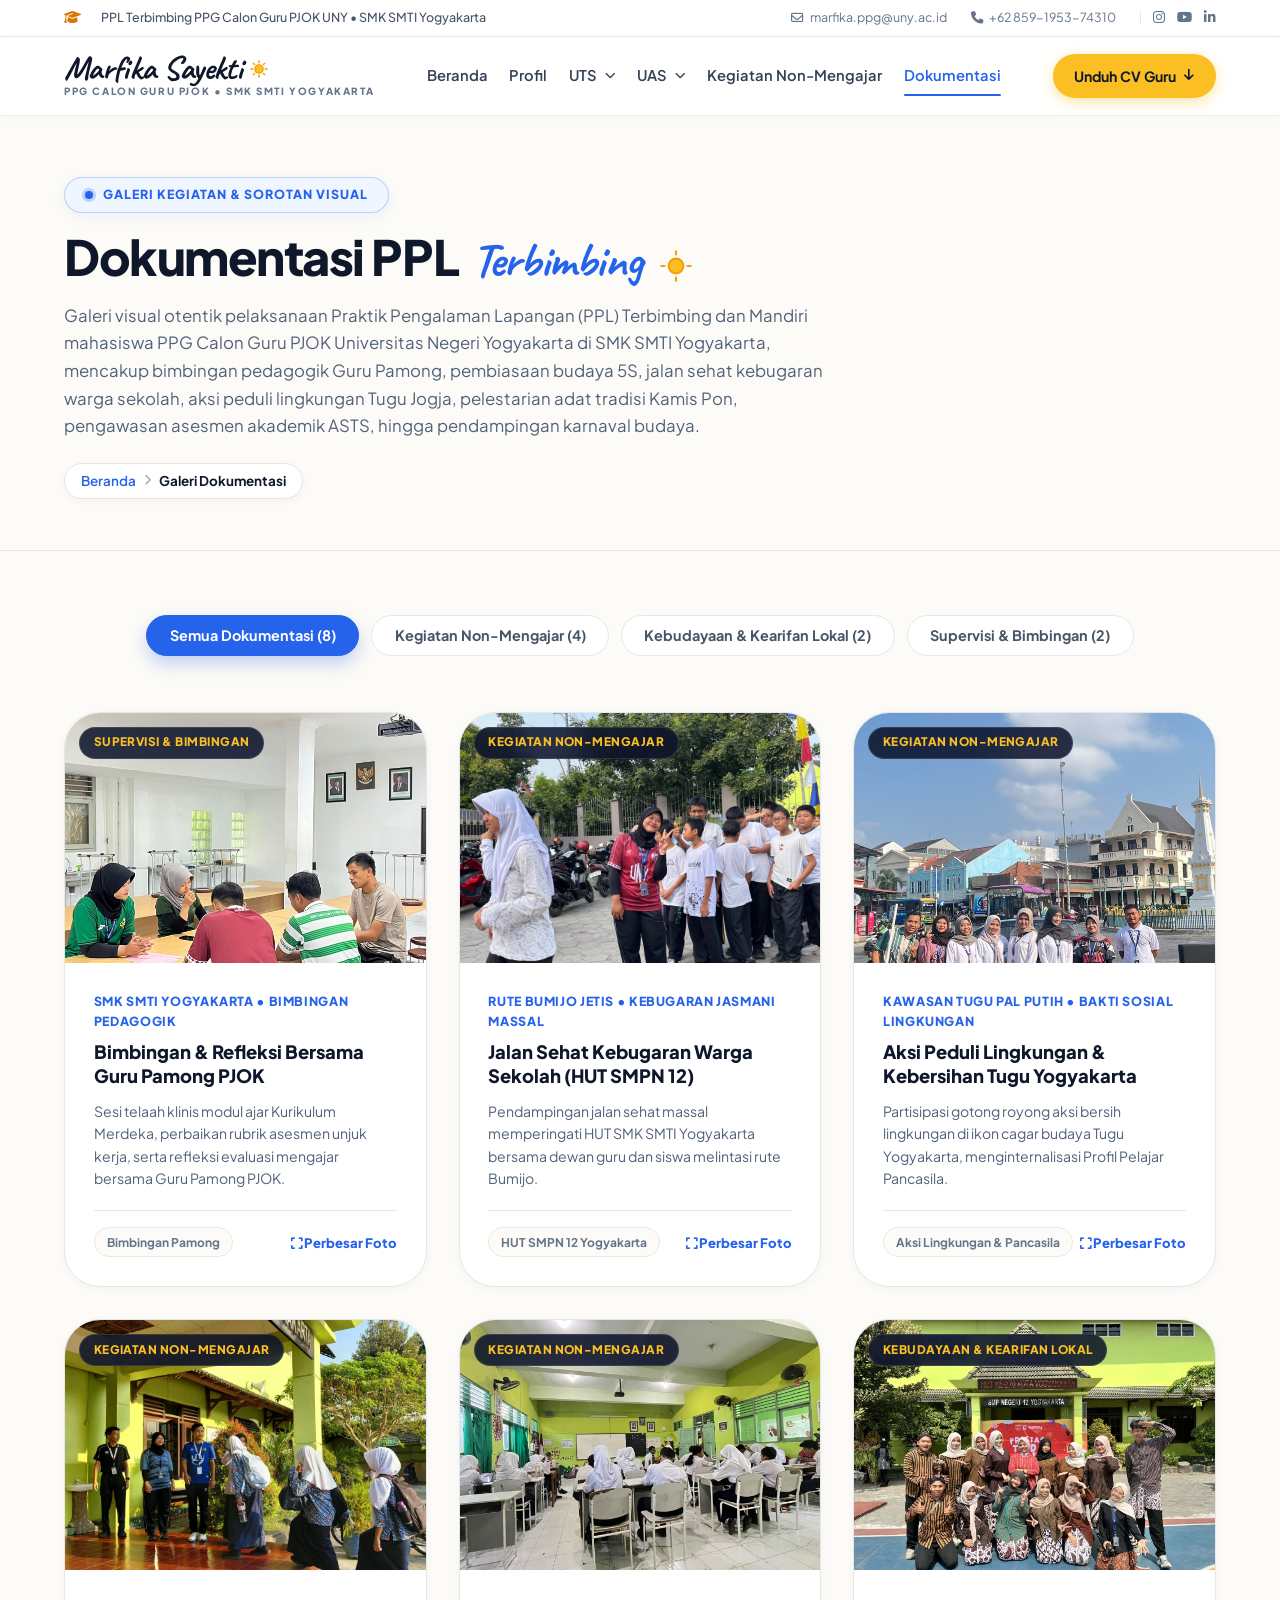
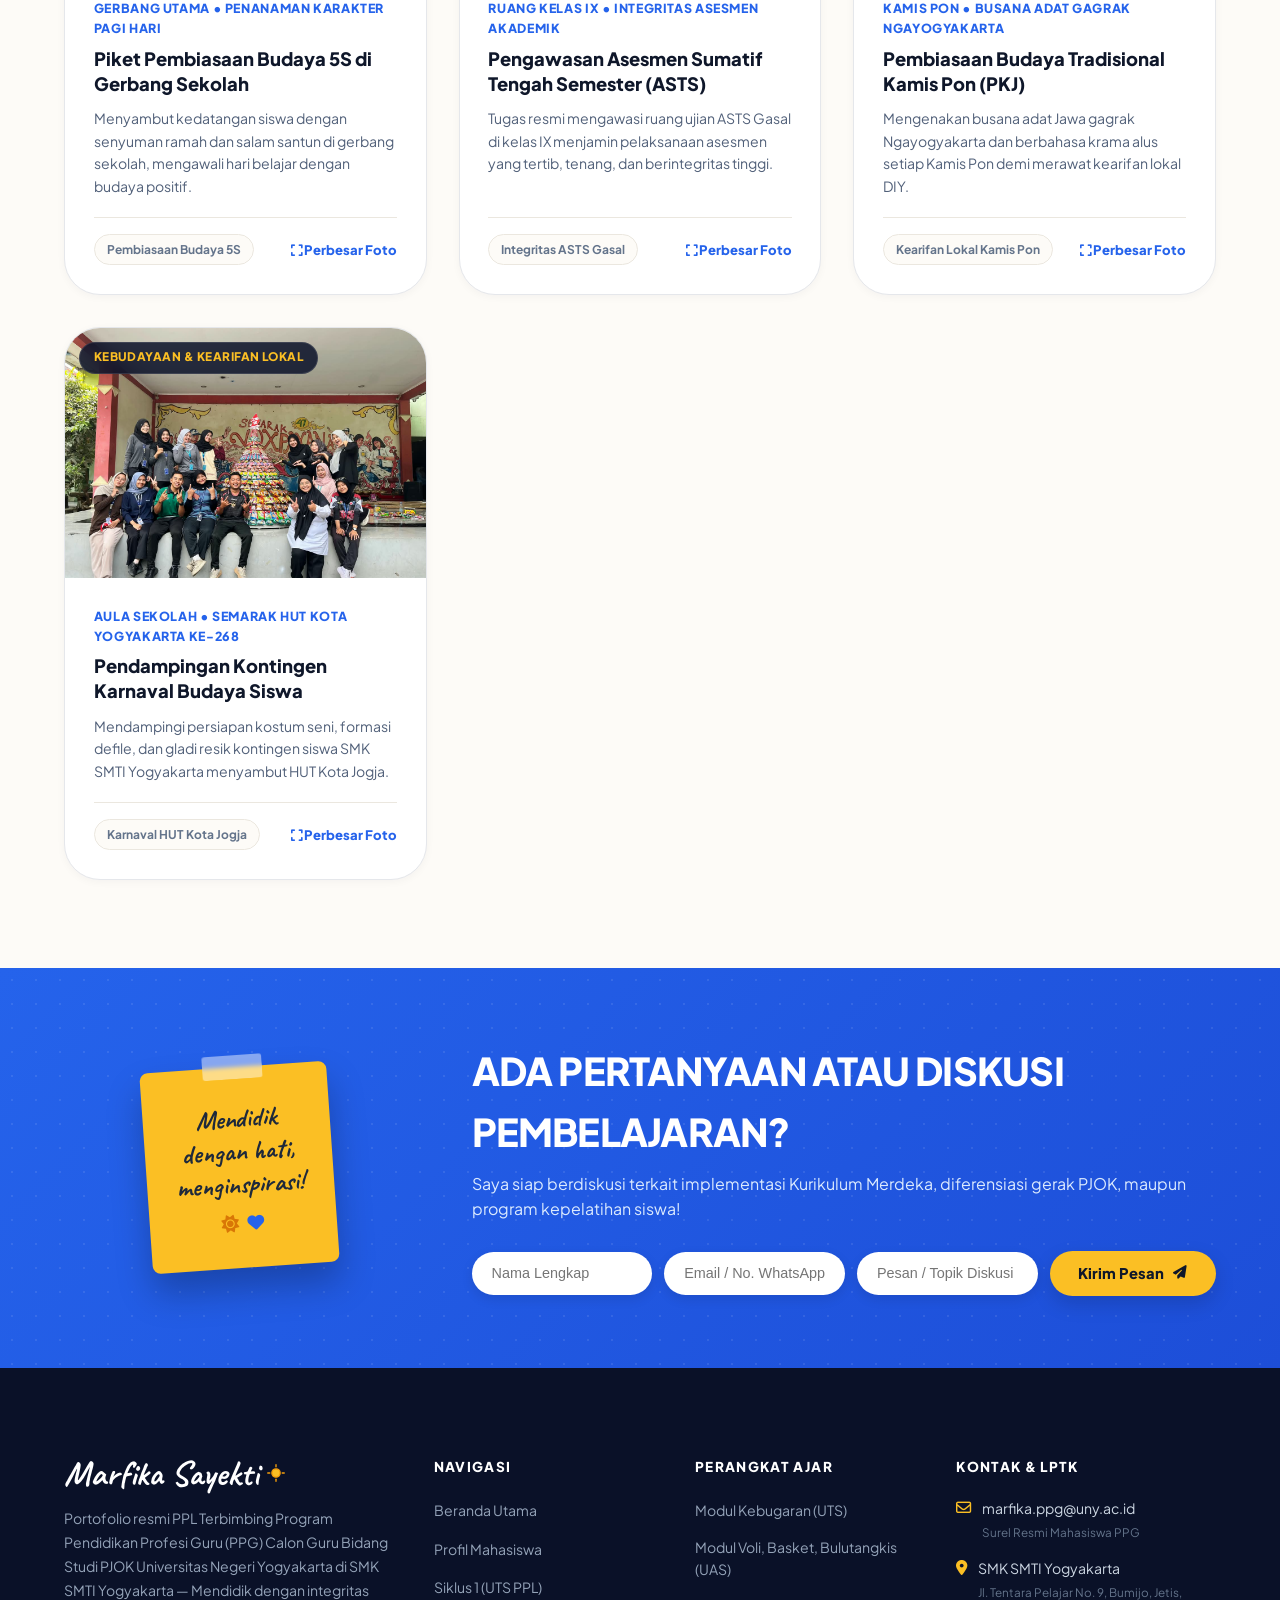
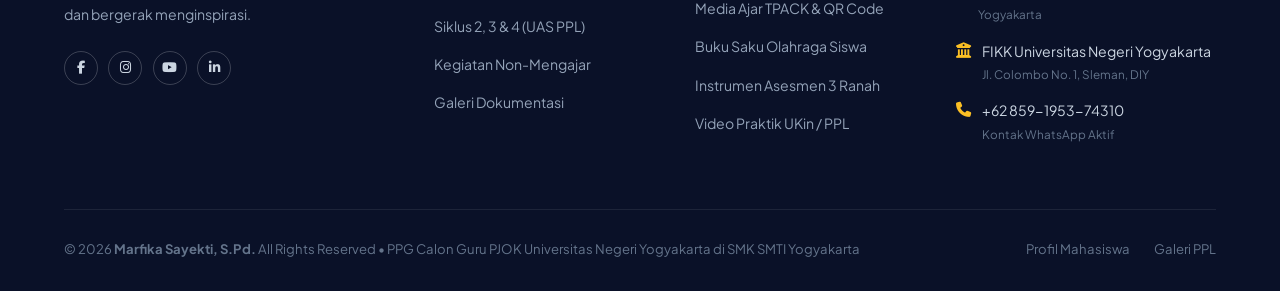
==== commit 1657b1b3: "Update3" ====
--- a/dokumentasi.html
+++ b/dokumentasi.html
@@ -137,7 +137,7 @@
       <div class="container topbar-studio-inner">
         <div class="topbar-left">
           <i class="fa-solid fa-graduation-cap lead-icon"></i>
-          <span>PPL Terbimbing PPG Calon Guru PJOK UNY • SMP Negeri 12 Yogyakarta</span>
+          <span>PPL Terbimbing PPG Calon Guru PJOK UNY • SMK SMTI Yogyakarta</span>
         </div>
 
         <div class="topbar-right">
@@ -182,7 +182,7 @@
                 <line x1="22.4" y1="9.6" x2="24.5" y2="7.5" stroke="#F59E0B" stroke-width="2" stroke-linecap="round" />
               </svg>
             </span>
-            <span class="brand-studio-sub">PPG CALON GURU PJOK • SMP NEGERI 12 YOGYAKARTA</span>
+            <span class="brand-studio-sub">PPG CALON GURU PJOK • SMK SMTI Yogyakarta</span>
           </div>
         </a>
 
@@ -279,7 +279,7 @@
         </h1>
 
                 <p class="subpage-hero-desc">
-          Galeri visual otentik pelaksanaan Praktik Pengalaman Lapangan (PPL) Terbimbing dan Mandiri mahasiswa PPG Calon Guru PJOK Universitas Negeri Yogyakarta di SMP Negeri 12 Yogyakarta, mencakup bimbingan pedagogik Guru Pamong, pembiasaan budaya 5S, jalan sehat kebugaran warga sekolah, aksi peduli lingkungan Tugu Jogja, pelestarian adat tradisi Kamis Pon, pengawasan asesmen akademik ASTS, hingga pendampingan karnaval budaya.
+          Galeri visual otentik pelaksanaan Praktik Pengalaman Lapangan (PPL) Terbimbing dan Mandiri mahasiswa PPG Calon Guru PJOK Universitas Negeri Yogyakarta di SMK SMTI Yogyakarta, mencakup bimbingan pedagogik Guru Pamong, pembiasaan budaya 5S, jalan sehat kebugaran warga sekolah, aksi peduli lingkungan Tugu Jogja, pelestarian adat tradisi Kamis Pon, pengawasan asesmen akademik ASTS, hingga pendampingan karnaval budaya.
         </p>
 
         <div class="studio-breadcrumb">
@@ -314,20 +314,20 @@
               openStudioPhoto(
                 'IMG/Bimbingan Guru Pamong.jpeg',
                 'Bimbingan & Refleksi Pedagogis Bersama Guru Pamong PJOK',
-                'Dokumentasi pelaksanaan bimbingan klinis dan refleksi pedagogis berkala antara mahasiswa PPL PPG Calon Guru PJOK Marfika Sayekti, S.Pd. bersama Guru Pamong PJOK di SMP Negeri 12 Yogyakarta. Pembahasan mencakup penyempurnaan rancangan modul ajar Kurikulum Merdeka berbasis diferensiasi gerak, evaluasi hasil asesmen belajar siswa, serta penguatan kompetensi pedagogik calon guru di lapangan.',
-                'Ruang Rapat Guru & Pimpinan SMP Negeri 12 Yogyakarta'
+                'Dokumentasi pelaksanaan bimbingan klinis dan refleksi pedagogis berkala antara mahasiswa PPL PPG Calon Guru PJOK Marfika Sayekti, S.Pd. bersama Guru Pamong PJOK di SMK SMTI Yogyakarta. Pembahasan mencakup penyempurnaan rancangan modul ajar Kurikulum Merdeka berbasis diferensiasi gerak, evaluasi hasil asesmen belajar siswa, serta penguatan kompetensi pedagogik calon guru di lapangan.',
+                'Ruang Rapat Guru & Pimpinan SMK SMTI Yogyakarta'
               )
             "
           >
             <div class="gallery-agency-thumb">
               <span class="gallery-tag-pill">Supervisi &amp; Bimbingan</span>
-              <img src="IMG/Bimbingan Guru Pamong.jpeg" alt="Bimbingan Guru Pamong PJOK SMP Negeri 12 Yogyakarta" loading="lazy" />
+              <img src="IMG/Bimbingan Guru Pamong.jpeg" alt="Bimbingan Guru Pamong PJOK SMK SMTI Yogyakarta" loading="lazy" />
               <div class="gallery-zoom-overlay">
                 <div class="gallery-zoom-btn"><i class="fa-solid fa-magnifying-glass-plus"></i></div>
               </div>
             </div>
             <div class="gallery-agency-body">
-              <div class="gallery-agency-meta">SMP Negeri 12 Yogyakarta • Bimbingan Pedagogik</div>
+              <div class="gallery-agency-meta">SMK SMTI Yogyakarta • Bimbingan Pedagogik</div>
               <h4 class="gallery-agency-title">Bimbingan &amp; Refleksi Bersama Guru Pamong PJOK</h4>
               <p class="gallery-agency-desc">Sesi telaah klinis modul ajar Kurikulum Merdeka, perbaikan rubrik asesmen unjuk kerja, serta refleksi evaluasi mengajar bersama Guru Pamong PJOK.</p>
               <div class="gallery-agency-foot">
@@ -345,8 +345,8 @@
               openStudioPhoto(
                 'IMG/Jalan Sehat HUT SMP N 12 Yogyakarta.jpeg',
                 'Jalan Sehat Kebugaran Warga Sekolah (HUT SMPN 12 Yogyakarta)',
-                'Dokumentasi keikutsertaan aktif mahasiswa PPL PJOK Marfika Sayekti, S.Pd. dalam mendampingi dan mengawal kegiatan Jalan Sehat Kebugaran Jasmani massal memperingati HUT SMP Negeri 12 Yogyakarta. Diikuti oleh dewan guru, tenaga kependidikan, serta seluruh peserta didik melintasi rute edukatif Bumijo, Jetis, Yogyakarta.',
-                'Halaman SMP Negeri 12 Yogyakarta & Rute Bumijo'
+                'Dokumentasi keikutsertaan aktif mahasiswa PPL PJOK Marfika Sayekti, S.Pd. dalam mendampingi dan mengawal kegiatan Jalan Sehat Kebugaran Jasmani massal memperingati HUT SMK SMTI Yogyakarta. Diikuti oleh dewan guru, tenaga kependidikan, serta seluruh peserta didik melintasi rute edukatif Bumijo, Jetis, Yogyakarta.',
+                'Halaman SMK SMTI Yogyakarta & Rute Bumijo'
               )
             "
           >
@@ -360,7 +360,7 @@
             <div class="gallery-agency-body">
               <div class="gallery-agency-meta">Rute Bumijo Jetis • Kebugaran Jasmani Massal</div>
               <h4 class="gallery-agency-title">Jalan Sehat Kebugaran Warga Sekolah (HUT SMPN 12)</h4>
-              <p class="gallery-agency-desc">Pendampingan jalan sehat massal memperingati HUT SMP Negeri 12 Yogyakarta bersama dewan guru dan siswa melintasi rute Bumijo.</p>
+              <p class="gallery-agency-desc">Pendampingan jalan sehat massal memperingati HUT SMK SMTI Yogyakarta bersama dewan guru dan siswa melintasi rute Bumijo.</p>
               <div class="gallery-agency-foot">
                 <span class="tag-pill-light">HUT SMPN 12 Yogyakarta</span>
                 <span style="font-size: 0.82rem; font-weight: 800; color: var(--color-primary-blue)"><i class="fa-solid fa-expand"></i> Perbesar Foto</span>
@@ -376,7 +376,7 @@
               openStudioPhoto(
                 'IMG/Kebersihan Tugu Jogja.jpeg',
                 'Aksi Gotong Royong Kebersihan Lingkungan Tugu Yogyakarta',
-                'Dokumentasi aksi nyata mahasiswa PPL PJOK UNY bersama warga sekolah SMP Negeri 12 Yogyakarta dalam kegiatan bakti sosial kebersihan lingkungan di kawasan cagar budaya Tugu Pal Putih Yogyakarta, menanamkan dimensi Bergotong Royong dan Peduli Lingkungan Profil Pelajar Pancasila.',
+                'Dokumentasi aksi nyata mahasiswa PPL PJOK UNY bersama warga sekolah SMK SMTI Yogyakarta dalam kegiatan bakti sosial kebersihan lingkungan di kawasan cagar budaya Tugu Pal Putih Yogyakarta, menanamkan dimensi Bergotong Royong dan Peduli Lingkungan Profil Pelajar Pancasila.',
                 'Kawasan Cagar Budaya Tugu Pal Putih Yogyakarta'
               )
             "
@@ -407,14 +407,14 @@
               openStudioPhoto(
                 'IMG/Kegiatan 5S.jpeg',
                 'Piket Pembiasaan Budaya 5S (Senyum, Salam, Sapa, Sopan, Santun)',
-                'Dokumentasi penugasan rutin piket pagi mahasiswa PPL PJOK Marfika Sayekti, S.Pd. di gerbang utama SMP Negeri 12 Yogyakarta. Menyambut kedatangan peserta didik dengan budaya 5S (Senyum, Salam, Sapa, Sopan, Santun), pemeriksaan kerapian seragam, serta mewujudkan iklim sekolah yang aman, nyaman, dan ramah anak.',
-                'Gerbang Utama & Lobi SMP Negeri 12 Yogyakarta'
+                'Dokumentasi penugasan rutin piket pagi mahasiswa PPL PJOK Marfika Sayekti, S.Pd. di gerbang utama SMK SMTI Yogyakarta. Menyambut kedatangan peserta didik dengan budaya 5S (Senyum, Salam, Sapa, Sopan, Santun), pemeriksaan kerapian seragam, serta mewujudkan iklim sekolah yang aman, nyaman, dan ramah anak.',
+                'Gerbang Utama & Lobi SMK SMTI Yogyakarta'
               )
             "
           >
             <div class="gallery-agency-thumb">
               <span class="gallery-tag-pill">Kegiatan Non-Mengajar</span>
-              <img src="IMG/Kegiatan 5S.jpeg" alt="Pembiasaan Budaya 5S di SMP Negeri 12 Yogyakarta" loading="lazy" />
+              <img src="IMG/Kegiatan 5S.jpeg" alt="Pembiasaan Budaya 5S di SMK SMTI Yogyakarta" loading="lazy" />
               <div class="gallery-zoom-overlay">
                 <div class="gallery-zoom-btn"><i class="fa-solid fa-magnifying-glass-plus"></i></div>
               </div>
@@ -438,14 +438,14 @@
               openStudioPhoto(
                 'IMG/Kegiatan ASTS.jpeg',
                 'Pengawasan Asesmen Sumatif Tengah Semester (ASTS) Gasal',
-                'Dokumentasi penugasan resmi pengawasan ruang ujian Asesmen Sumatif Tengah Semester (ASTS) Gasal di kelas IX SMP Negeri 12 Yogyakarta oleh mahasiswa PPL PJOK Marfika Sayekti, S.Pd., memastikan ketertiban, ketenangan, serta menjunjung tinggi nilai kejujuran dan integritas akademik peserta didik.',
-                'Ruang Ujian Kelas IX SMP Negeri 12 Yogyakarta'
+                'Dokumentasi penugasan resmi pengawasan ruang ujian Asesmen Sumatif Tengah Semester (ASTS) Gasal di kelas IX SMK SMTI Yogyakarta oleh mahasiswa PPL PJOK Marfika Sayekti, S.Pd., memastikan ketertiban, ketenangan, serta menjunjung tinggi nilai kejujuran dan integritas akademik peserta didik.',
+                'Ruang Ujian Kelas IX SMK SMTI Yogyakarta'
               )
             "
           >
             <div class="gallery-agency-thumb">
               <span class="gallery-tag-pill">Kegiatan Non-Mengajar</span>
-              <img src="IMG/Kegiatan ASTS.jpeg" alt="Pengawasan Asesmen ASTS di SMP Negeri 12 Yogyakarta" loading="lazy" />
+              <img src="IMG/Kegiatan ASTS.jpeg" alt="Pengawasan Asesmen ASTS di SMK SMTI Yogyakarta" loading="lazy" />
               <div class="gallery-zoom-overlay">
                 <div class="gallery-zoom-btn"><i class="fa-solid fa-magnifying-glass-plus"></i></div>
               </div>
@@ -469,14 +469,14 @@
               openStudioPhoto(
                 'IMG/Kegiatan PKJ (Kamis Pon).jpeg',
                 'Pembiasaan Budaya Tradisional Kamis Pon (Pekan Kebudayaan Jawa)',
-                'Dokumentasi pelaksanaan Pekan Kebudayaan Jawa (PKJ) setiap hari Kamis Pon di lingkungan SMP Negeri 12 Yogyakarta. Mahasiswa PPL PJOK Marfika Sayekti, S.Pd. bersama dewan guru dan siswa mengenakan busana tradisional Jawa gagrak Ngayogyakarta serta berbahasa Jawa krama alus untuk melestarikan kearifan lokal.',
-                'Kampus SMP Negeri 12 Yogyakarta'
+                'Dokumentasi pelaksanaan Pekan Kebudayaan Jawa (PKJ) setiap hari Kamis Pon di lingkungan SMK SMTI Yogyakarta. Mahasiswa PPL PJOK Marfika Sayekti, S.Pd. bersama dewan guru dan siswa mengenakan busana tradisional Jawa gagrak Ngayogyakarta serta berbahasa Jawa krama alus untuk melestarikan kearifan lokal.',
+                'Kampus SMK SMTI Yogyakarta'
               )
             "
           >
             <div class="gallery-agency-thumb">
               <span class="gallery-tag-pill">Kebudayaan &amp; Kearifan Lokal</span>
-              <img src="IMG/Kegiatan PKJ (Kamis Pon).jpeg" alt="Pembiasaan Budaya Kamis Pon PKJ SMP Negeri 12 Yogyakarta" loading="lazy" />
+              <img src="IMG/Kegiatan PKJ (Kamis Pon).jpeg" alt="Pembiasaan Budaya Kamis Pon PKJ SMK SMTI Yogyakarta" loading="lazy" />
               <div class="gallery-zoom-overlay">
                 <div class="gallery-zoom-btn"><i class="fa-solid fa-magnifying-glass-plus"></i></div>
               </div>
@@ -500,8 +500,8 @@
               openStudioPhoto(
                 'IMG/Persiapan Karnaval Kota Yogyakarta.jpeg',
                 'Pendampingan Persiapan Kontingen Karnaval Budaya Siswa',
-                'Dokumentasi pendampingan persiapan kontingen karnaval budaya SMP Negeri 12 Yogyakarta dalam rangka Peringatan HUT Kota Yogyakarta ke-268. Mahasiswa PPL PJOK Marfika Sayekti, S.Pd. membantu penataan kostum adat tari tradisional, atribut defile budaya, serta gladi kekompakan gerak di aula sekolah.',
-                'Aula & Lapangan SMP Negeri 12 Yogyakarta'
+                'Dokumentasi pendampingan persiapan kontingen karnaval budaya SMK SMTI Yogyakarta dalam rangka Peringatan HUT Kota Yogyakarta ke-268. Mahasiswa PPL PJOK Marfika Sayekti, S.Pd. membantu penataan kostum adat tari tradisional, atribut defile budaya, serta gladi kekompakan gerak di aula sekolah.',
+                'Aula & Lapangan SMK SMTI Yogyakarta'
               )
             "
           >
@@ -515,7 +515,7 @@
             <div class="gallery-agency-body">
               <div class="gallery-agency-meta">Aula Sekolah • Semarak HUT Kota Yogyakarta Ke-268</div>
               <h4 class="gallery-agency-title">Pendampingan Kontingen Karnaval Budaya Siswa</h4>
-              <p class="gallery-agency-desc">Mendampingi persiapan kostum seni, formasi defile, dan gladi resik kontingen siswa SMP Negeri 12 Yogyakarta menyambut HUT Kota Jogja.</p>
+              <p class="gallery-agency-desc">Mendampingi persiapan kostum seni, formasi defile, dan gladi resik kontingen siswa SMK SMTI Yogyakarta menyambut HUT Kota Jogja.</p>
               <div class="gallery-agency-foot">
                 <span class="tag-pill-light">Karnaval HUT Kota Jogja</span>
                 <span style="font-size: 0.82rem; font-weight: 800; color: var(--color-primary-blue)"><i class="fa-solid fa-expand"></i> Perbesar Foto</span>
@@ -538,7 +538,7 @@
             <img id="photo-lightbox-img" src="" alt="Dokumentasi PPL PJOK UNY" />
           </div>
           <div class="modal-photo-info">
-            <span id="photo-lightbox-loc" class="modal-photo-loc"><i class="fa-solid fa-location-dot"></i> SMP Negeri 12 Yogyakarta</span>
+            <span id="photo-lightbox-loc" class="modal-photo-loc"><i class="fa-solid fa-location-dot"></i> SMK SMTI Yogyakarta</span>
             <h3 id="photo-lightbox-title" style="font-size: 1.35rem; color: var(--color-midnight); font-weight: 800; margin-bottom: 0.5rem; line-height: 1.35">Judul Foto</h3>
             <p id="photo-lightbox-desc" style="font-size: 0.92rem; color: var(--color-text-muted); line-height: 1.65">Deskripsi dokumentasi kegiatan PPL.</p>
           </div>
@@ -605,7 +605,7 @@
               </svg>
             </a>
             <p class="footer-brand-desc">
-              Portofolio resmi PPL Terbimbing Program Pendidikan Profesi Guru (PPG) Calon Guru Bidang Studi PJOK Universitas Negeri Yogyakarta di SMP Negeri 12 Yogyakarta — Mendidik dengan integritas dan bergerak menginspirasi.
+              Portofolio resmi PPL Terbimbing Program Pendidikan Profesi Guru (PPG) Calon Guru Bidang Studi PJOK Universitas Negeri Yogyakarta di SMK SMTI Yogyakarta — Mendidik dengan integritas dan bergerak menginspirasi.
             </p>
             <div class="footer-social-circles">
               <a href="javascript:void(0)" onclick="showStudioToast('Facebook')" class="footer-social-btn" aria-label="Facebook"><i class="fa-brands fa-facebook-f"></i></a>
@@ -651,7 +651,7 @@
               </li>
               <li class="footer-contact-entry">
                 <i class="fa-solid fa-location-dot"></i>
-                <span>SMP Negeri 12 Yogyakarta<br /><small style="color: #64748b">Jl. Tentara Pelajar No. 9, Bumijo, Jetis, Yogyakarta</small></span>
+                <span>SMK SMTI Yogyakarta<br /><small style="color: #64748b">Jl. Tentara Pelajar No. 9, Bumijo, Jetis, Yogyakarta</small></span>
               </li>
               <li class="footer-contact-entry">
                 <i class="fa-solid fa-building-columns"></i>
@@ -667,7 +667,7 @@
 
         <!-- Footer Bottom Bar -->
         <div class="footer-bottom-bar">
-          <div>&copy; 2026 <strong>Marfika Sayekti, S.Pd.</strong> All Rights Reserved &bull; PPG Calon Guru PJOK Universitas Negeri Yogyakarta di SMP Negeri 12 Yogyakarta</div>
+          <div>&copy; 2026 <strong>Marfika Sayekti, S.Pd.</strong> All Rights Reserved &bull; PPG Calon Guru PJOK Universitas Negeri Yogyakarta di SMK SMTI Yogyakarta</div>
           <div class="footer-bottom-links">
             <a href="profil.html">Profil Mahasiswa</a>
             <a href="dokumentasi.html">Galeri PPL</a>
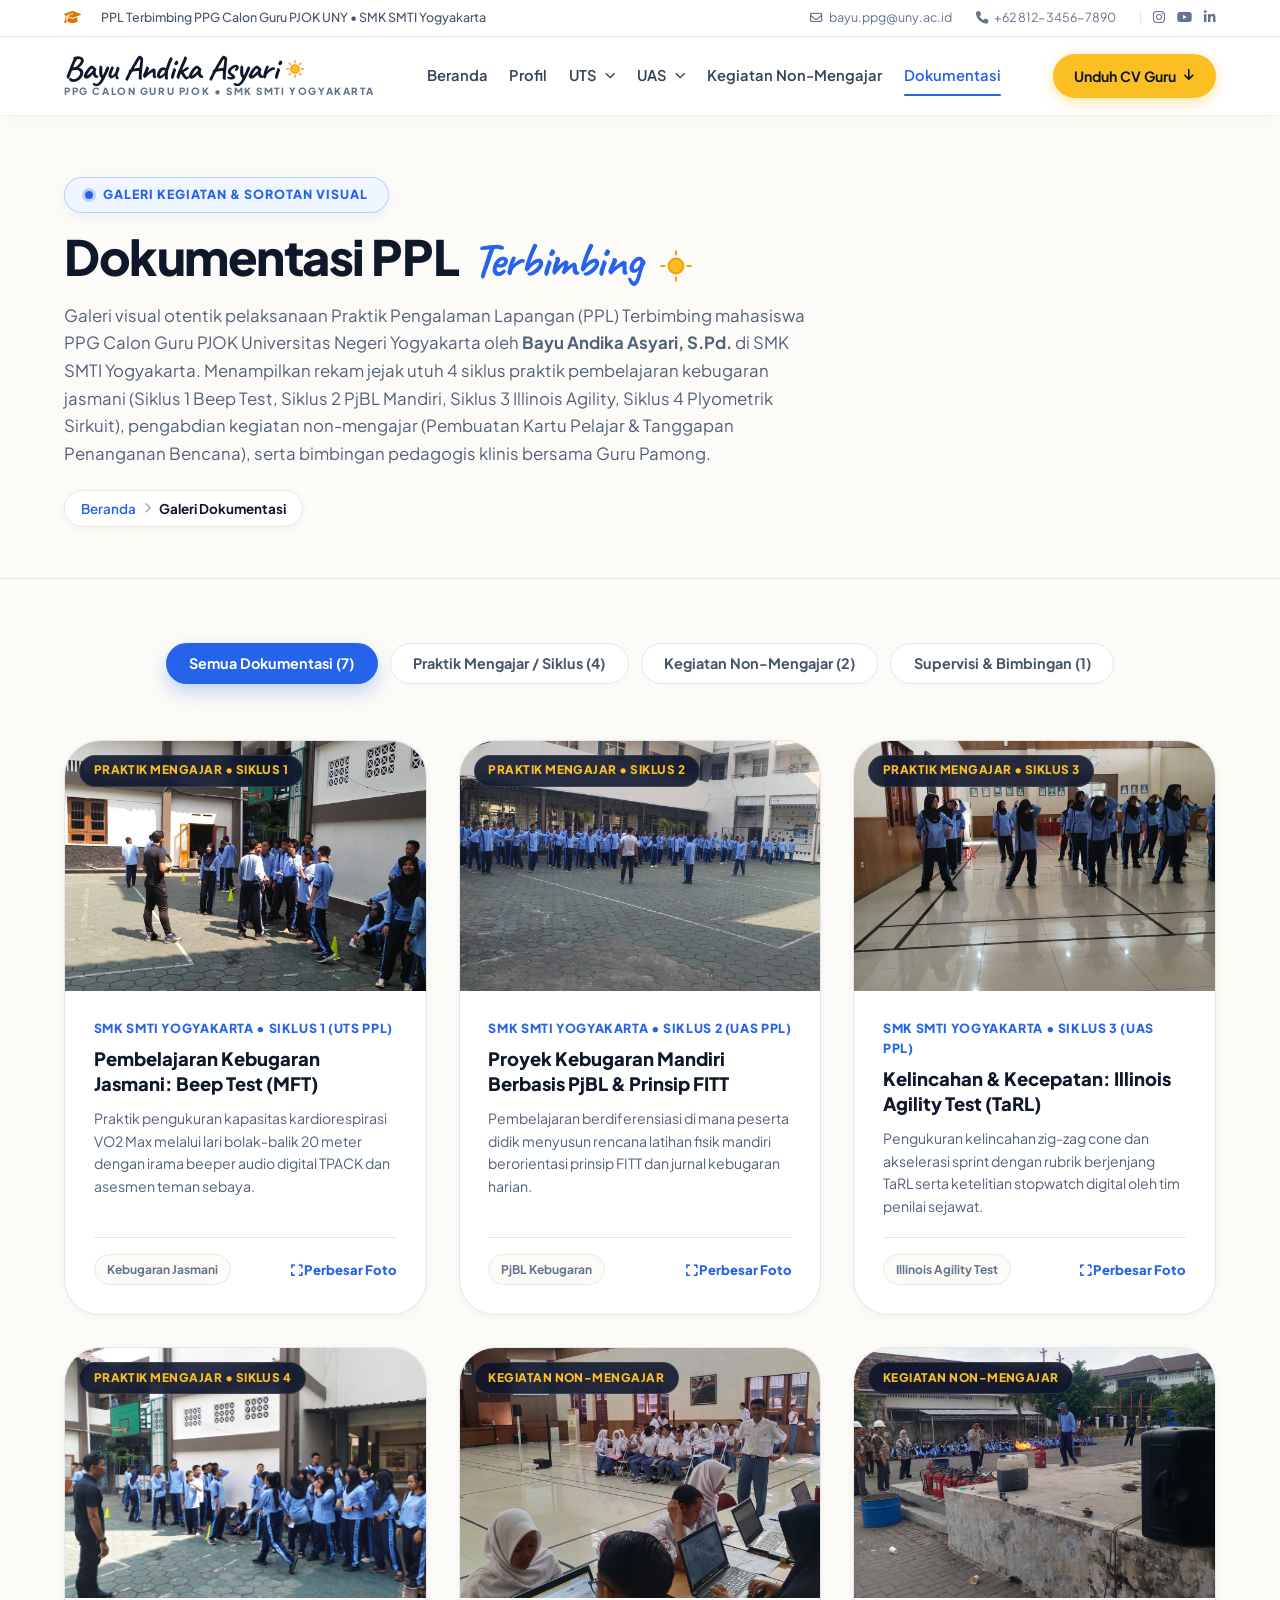
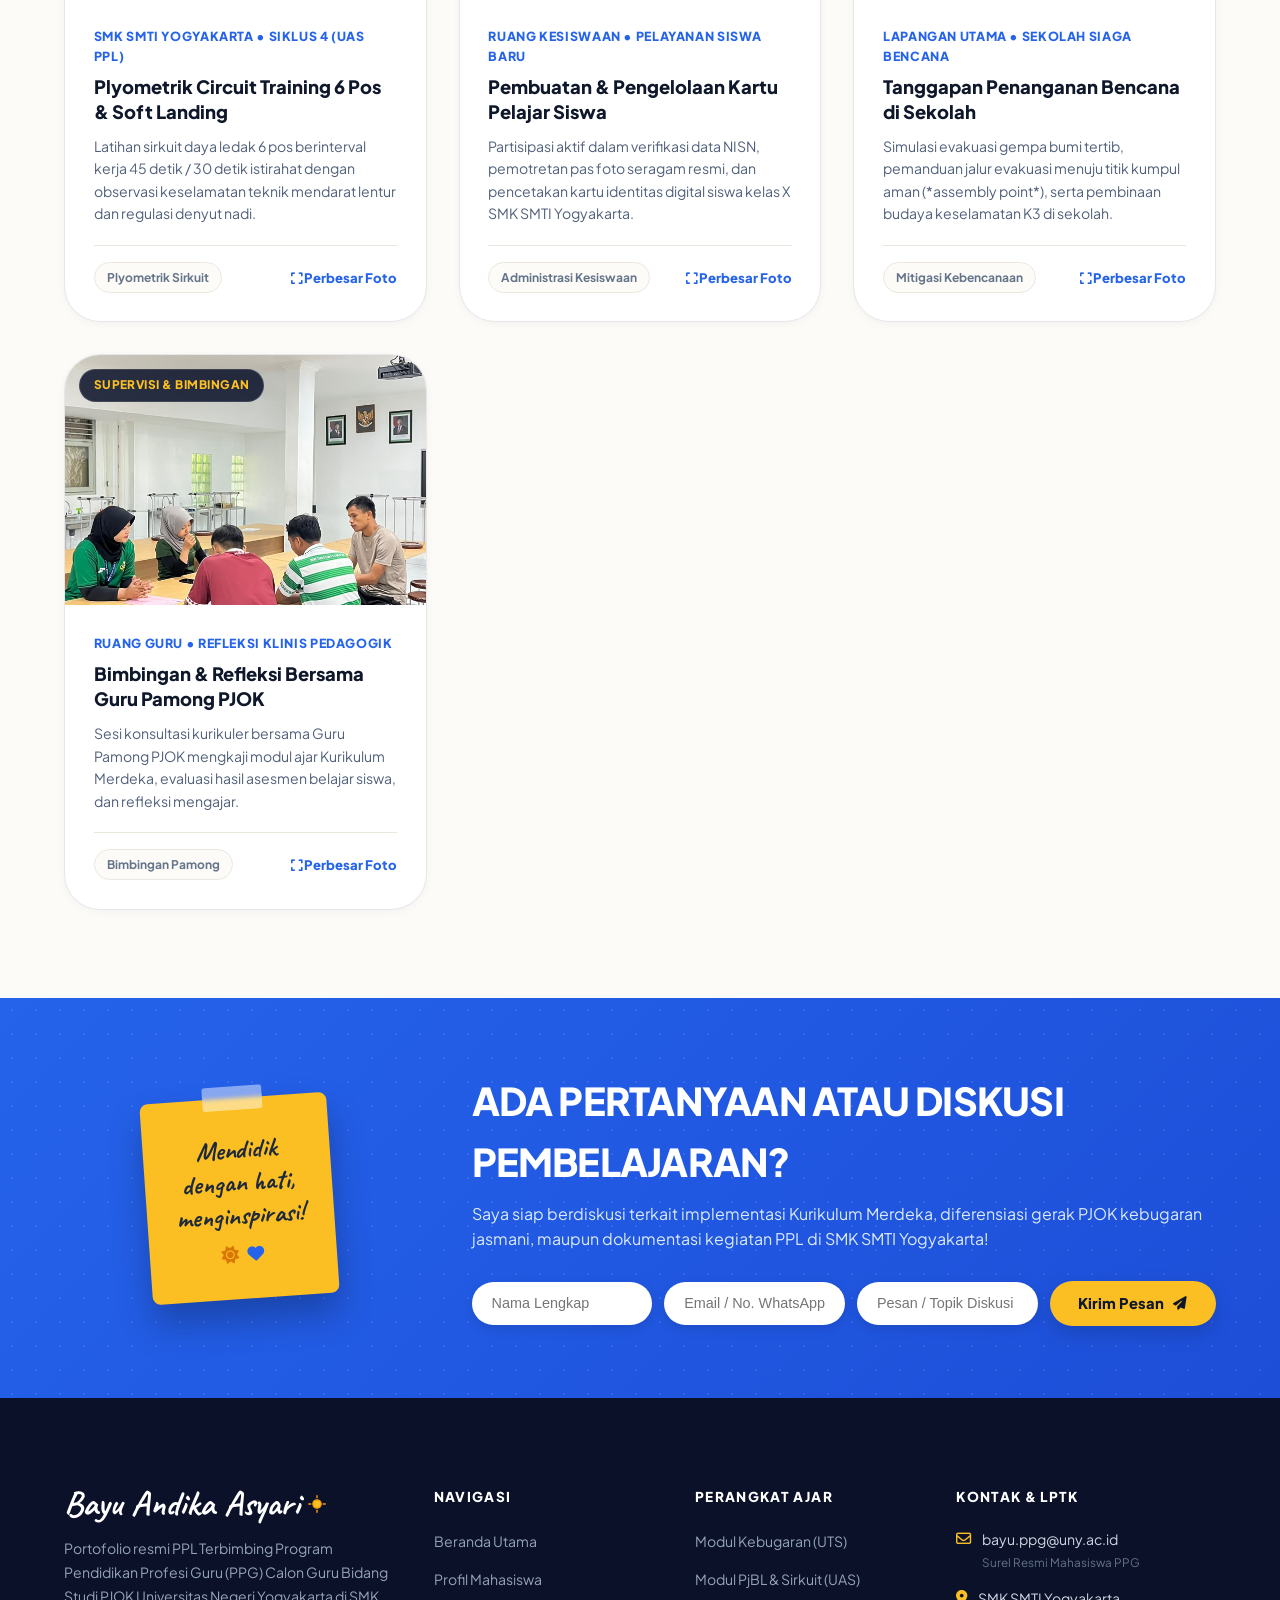
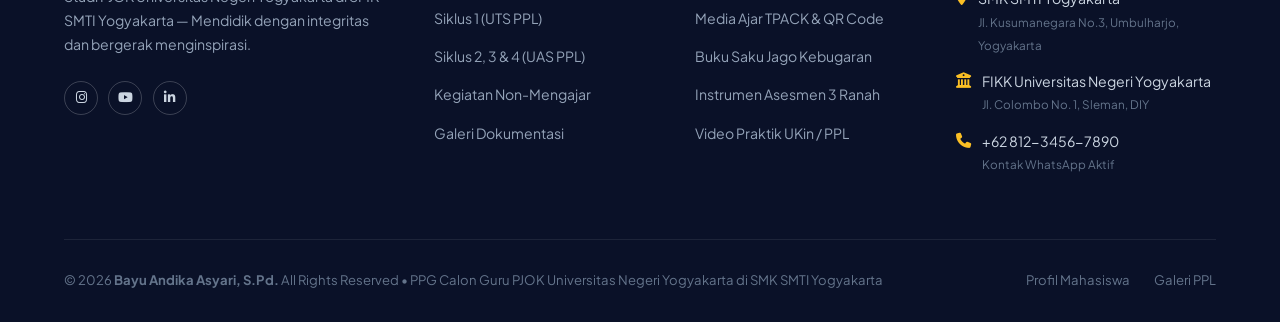
==== commit 2e3afb7f: "Update4" ====
--- a/dokumentasi.html
+++ b/dokumentasi.html
@@ -3,7 +3,7 @@
   <head>
     <meta charset="UTF-8" />
     <meta name="viewport" content="width=device-width, initial-scale=1.0" />
-    <title>Galeri Dokumentasi PPL Terbimbing | Marfika Sayekti, S.Pd. - UNY</title>
+    <title>Galeri Dokumentasi PPL Terbimbing | Bayu Andika Asyari, S.Pd. - UNY</title>
 
     <link rel="icon" type="image/png" href="logo.png" />
     <link rel="preconnect" href="https://fonts.googleapis.com" />
@@ -130,9 +130,6 @@
     <!-- =================================================================
        1. TOPBAR (Studio Theme)
        ================================================================= -->
-    <!-- =================================================================
-       1. TOPBAR (Studio Theme)
-       ================================================================= -->
     <div class="topbar-studio">
       <div class="container topbar-studio-inner">
         <div class="topbar-left">
@@ -141,19 +138,19 @@
         </div>
 
         <div class="topbar-right">
-          <a href="mailto:marfika.ppg@uny.ac.id" class="topbar-contact-item">
+          <a href="mailto:bayu.ppg@uny.ac.id" class="topbar-contact-item">
             <i class="fa-regular fa-envelope"></i>
-            <span>marfika.ppg@uny.ac.id</span>
+            <span>bayu.ppg@uny.ac.id</span>
           </a>
-          <a href="tel:+62859195374310" class="topbar-contact-item">
+          <a href="tel:+6281234567890" class="topbar-contact-item">
             <i class="fa-solid fa-phone"></i>
-            <span>+62 859-1953-74310</span>
+            <span>+62 812-3456-7890</span>
           </a>
 
           <div class="topbar-socials">
-            <a href="javascript:void(0)" onclick="showToast('Instagram Marfika Sayekti')" class="topbar-social-link" aria-label="Instagram"><i class="fa-brands fa-instagram"></i></a>
+            <a href="javascript:void(0)" onclick="showToast('Instagram Bayu Andika Asyari')" class="topbar-social-link" aria-label="Instagram"><i class="fa-brands fa-instagram"></i></a>
             <a href="javascript:void(0)" onclick="showToast('Kanal YouTube Pembelajaran PJOK')" class="topbar-social-link" aria-label="YouTube"><i class="fa-brands fa-youtube"></i></a>
-            <a href="javascript:void(0)" onclick="showToast('LinkedIn Marfika Sayekti')" class="topbar-social-link" aria-label="LinkedIn"><i class="fa-brands fa-linkedin-in"></i></a>
+            <a href="javascript:void(0)" onclick="showToast('LinkedIn Bayu Andika Asyari')" class="topbar-social-link" aria-label="LinkedIn"><i class="fa-brands fa-linkedin-in"></i></a>
           </div>
         </div>
       </div>
@@ -164,11 +161,11 @@
        ================================================================= -->
     <header class="navbar-studio">
       <div class="container navbar-studio-inner">
-        <!-- Brand Logo: Handwritten "Marfika" with radiant Sun Doodle -->
+        <!-- Brand Logo: Handwritten "Bayu Andika Asyari" with radiant Sun Doodle -->
         <a href="index.html" class="brand-studio">
           <div class="brand-studio-text">
             <span class="brand-studio-logo">
-              Marfika Sayekti
+              Bayu Andika Asyari
               <!-- Sun Doodle SVG with Rays -->
               <svg class="sun-logo-doodle" viewBox="0 0 32 32" fill="none" xmlns="http://www.w3.org/2000/svg">
                 <circle cx="16" cy="16" r="6" fill="#FBBF24" stroke="#F59E0B" stroke-width="2" />
@@ -278,8 +275,8 @@
           </span>
         </h1>
 
-                <p class="subpage-hero-desc">
-          Galeri visual otentik pelaksanaan Praktik Pengalaman Lapangan (PPL) Terbimbing dan Mandiri mahasiswa PPG Calon Guru PJOK Universitas Negeri Yogyakarta di SMK SMTI Yogyakarta, mencakup bimbingan pedagogik Guru Pamong, pembiasaan budaya 5S, jalan sehat kebugaran warga sekolah, aksi peduli lingkungan Tugu Jogja, pelestarian adat tradisi Kamis Pon, pengawasan asesmen akademik ASTS, hingga pendampingan karnaval budaya.
+        <p class="subpage-hero-desc">
+          Galeri visual otentik pelaksanaan Praktik Pengalaman Lapangan (PPL) Terbimbing mahasiswa PPG Calon Guru PJOK Universitas Negeri Yogyakarta oleh <strong>Bayu Andika Asyari, S.Pd.</strong> di SMK SMTI Yogyakarta. Menampilkan rekam jejak utuh 4 siklus praktik pembelajaran kebugaran jasmani (Siklus 1 Beep Test, Siklus 2 PjBL Mandiri, Siklus 3 Illinois Agility, Siklus 4 Plyometrik Sirkuit), pengabdian kegiatan non-mengajar (Pembuatan Kartu Pelajar &amp; Tanggapan Penanganan Bencana), serta bimbingan pedagogis klinis bersama Guru Pamong.
         </p>
 
         <div class="studio-breadcrumb">
@@ -290,32 +287,218 @@
       </div>
     </section>
 
-        <!-- =================================================================
+    <!-- =================================================================
        4. GALLERY GRID WITH FILTER TABS (Studio Theme)
        ================================================================= -->
     <main style="background: var(--color-bg-ivory); padding: 4rem 0 5.5rem">
       <div class="container">
         <!-- Filter Button Tabs -->
         <div class="gallery-agency-filter">
-          <button class="filter-pill-btn active" data-filter="all">Semua Dokumentasi (8)</button>
-          <button class="filter-pill-btn" data-filter="non-mengajar">Kegiatan Non-Mengajar (4)</button>
-          <button class="filter-pill-btn" data-filter="budaya">Kebudayaan &amp; Kearifan Lokal (2)</button>
-          <button class="filter-pill-btn" data-filter="supervisi">Supervisi &amp; Bimbingan (2)</button>
-        </div>
-
-        <!-- Gallery Grid: 8 Authentic Cards (Sesuai File IMG/) -->
+          <button class="filter-pill-btn active" data-filter="all">Semua Dokumentasi (7)</button>
+          <button class="filter-pill-btn" data-filter="siklus">Praktik Mengajar / Siklus (4)</button>
+          <button class="filter-pill-btn" data-filter="non-mengajar">Kegiatan Non-Mengajar (2)</button>
+          <button class="filter-pill-btn" data-filter="supervisi">Supervisi &amp; Bimbingan (1)</button>
+        </div>
+
+        <!-- Gallery Grid: 7 Authentic Cards -->
         <div class="gallery-agency-grid">
 
-          <!-- Foto 1: Bimbingan Bersama Guru Pamong (Supervisi) -->
+          <!-- Foto 1: Praktik Mengajar Siklus 1 -->
+          <div
+            class="gallery-card-agency"
+            data-category="siklus"
+            onclick="
+              openStudioPhoto(
+                'IMG/Siklus 1.jpeg',
+                'Praktik Pembelajaran Siklus 1: Kebugaran Jasmani (Beep Test)',
+                'Dokumentasi pelaksanaan praktik mengajar Siklus 1 materi Kebugaran Jasmani (Daya Tahan Kardiorespirasi / Beep Test) di lapangan olahraga SMK SMTI Yogyakarta oleh Bayu Andika Asyari, S.Pd., melibatkan penerapan teknologi audio beeper TPACK dan rubrik pencatatan teman sejawat (peer-scorer).',
+                'Lapangan Olahraga SMK SMTI Yogyakarta'
+              )
+            "
+          >
+            <div class="gallery-agency-thumb">
+              <span class="gallery-tag-pill">Praktik Mengajar • Siklus 1</span>
+              <img src="IMG/Siklus 1.jpeg" alt="Praktik Pembelajaran Siklus 1 Beep Test SMK SMTI Yogyakarta" loading="lazy" />
+              <div class="gallery-zoom-overlay">
+                <div class="gallery-zoom-btn"><i class="fa-solid fa-magnifying-glass-plus"></i></div>
+              </div>
+            </div>
+            <div class="gallery-agency-body">
+              <div class="gallery-agency-meta">SMK SMTI Yogyakarta • Siklus 1 (UTS PPL)</div>
+              <h4 class="gallery-agency-title">Pembelajaran Kebugaran Jasmani: Beep Test (MFT)</h4>
+              <p class="gallery-agency-desc">Praktik pengukuran kapasitas kardiorespirasi VO2 Max melalui lari bolak-balik 20 meter dengan irama beeper audio digital TPACK dan asesmen teman sebaya.</p>
+              <div class="gallery-agency-foot">
+                <span class="tag-pill-light">Kebugaran Jasmani</span>
+                <span style="font-size: 0.82rem; font-weight: 800; color: var(--color-primary-blue)"><i class="fa-solid fa-expand"></i> Perbesar Foto</span>
+              </div>
+            </div>
+          </div>
+
+          <!-- Foto 2: Praktik Mengajar Siklus 2 -->
+          <div
+            class="gallery-card-agency"
+            data-category="siklus"
+            onclick="
+              openStudioPhoto(
+                'IMG/Siklus 2.jpeg',
+                'Praktik Pembelajaran Siklus 2: PjBL Kebugaran Jasmani Mandiri',
+                'Dokumentasi proses pembelajaran berbasis proyek (PjBL) di Siklus 2 oleh Bayu Andika Asyari, S.Pd. di SMK SMTI Yogyakarta, memfasilitasi perancangan latihan fisik mandiri siswa dengan prinsip FITT dan jurnal portofolio kebugaran harian.',
+                'Area Pembelajaran SMK SMTI Yogyakarta'
+              )
+            "
+          >
+            <div class="gallery-agency-thumb">
+              <span class="gallery-tag-pill">Praktik Mengajar • Siklus 2</span>
+              <img src="IMG/Siklus 2.jpeg" alt="Praktik Pembelajaran Siklus 2 PjBL Kebugaran SMK SMTI Yogyakarta" loading="lazy" />
+              <div class="gallery-zoom-overlay">
+                <div class="gallery-zoom-btn"><i class="fa-solid fa-magnifying-glass-plus"></i></div>
+              </div>
+            </div>
+            <div class="gallery-agency-body">
+              <div class="gallery-agency-meta">SMK SMTI Yogyakarta • Siklus 2 (UAS PPL)</div>
+              <h4 class="gallery-agency-title">Proyek Kebugaran Mandiri Berbasis PjBL &amp; Prinsip FITT</h4>
+              <p class="gallery-agency-desc">Pembelajaran berdiferensiasi di mana peserta didik menyusun rencana latihan fisik mandiri berorientasi prinsip FITT dan jurnal kebugaran harian.</p>
+              <div class="gallery-agency-foot">
+                <span class="tag-pill-light">PjBL Kebugaran</span>
+                <span style="font-size: 0.82rem; font-weight: 800; color: var(--color-primary-blue)"><i class="fa-solid fa-expand"></i> Perbesar Foto</span>
+              </div>
+            </div>
+          </div>
+
+          <!-- Foto 3: Praktik Mengajar Siklus 3 -->
+          <div
+            class="gallery-card-agency"
+            data-category="siklus"
+            onclick="
+              openStudioPhoto(
+                'IMG/Siklus 3.jpeg',
+                'Praktik Pembelajaran Siklus 3: Illinois Agility Test & Kecepatan',
+                'Dokumentasi pembelajaran kelincahan multiarah (Illinois Agility Test) dan sprint lari cepat berbasis pendekatan Teaching at the Right Level (TaRL) di SMK SMTI Yogyakarta oleh Bayu Andika Asyari, S.Pd., menanamkan sportivitas dan akurasi stopwatch ganda.',
+                'Lapangan Olahraga SMK SMTI Yogyakarta'
+              )
+            "
+          >
+            <div class="gallery-agency-thumb">
+              <span class="gallery-tag-pill">Praktik Mengajar • Siklus 3</span>
+              <img src="IMG/Siklus 3.jpeg" alt="Praktik Pembelajaran Siklus 3 Illinois Agility SMK SMTI Yogyakarta" loading="lazy" />
+              <div class="gallery-zoom-overlay">
+                <div class="gallery-zoom-btn"><i class="fa-solid fa-magnifying-glass-plus"></i></div>
+              </div>
+            </div>
+            <div class="gallery-agency-body">
+              <div class="gallery-agency-meta">SMK SMTI Yogyakarta • Siklus 3 (UAS PPL)</div>
+              <h4 class="gallery-agency-title">Kelincahan &amp; Kecepatan: Illinois Agility Test (TaRL)</h4>
+              <p class="gallery-agency-desc">Pengukuran kelincahan zig-zag cone dan akselerasi sprint dengan rubrik berjenjang TaRL serta ketelitian stopwatch digital oleh tim penilai sejawat.</p>
+              <div class="gallery-agency-foot">
+                <span class="tag-pill-light">Illinois Agility Test</span>
+                <span style="font-size: 0.82rem; font-weight: 800; color: var(--color-primary-blue)"><i class="fa-solid fa-expand"></i> Perbesar Foto</span>
+              </div>
+            </div>
+          </div>
+
+          <!-- Foto 4: Praktik Mengajar Siklus 4 -->
+          <div
+            class="gallery-card-agency"
+            data-category="siklus"
+            onclick="
+              openStudioPhoto(
+                'IMG/Siklus 4.jpeg',
+                'Praktik Pembelajaran Siklus 4: Plyometrik Circuit Training 6 Pos',
+                'Dokumentasi pembelajaran sirkuit training plyometrik 6 pos di SMK SMTI Yogyakarta oleh Bayu Andika Asyari, S.Pd., memadukan peningkatan daya ledak otot, koordinasi, dan edukasi biomekanika pendaratan lutut lentur (soft landing).',
+                'Arena Sirkuit Olahraga SMK SMTI Yogyakarta'
+              )
+            "
+          >
+            <div class="gallery-agency-thumb">
+              <span class="gallery-tag-pill">Praktik Mengajar • Siklus 4</span>
+              <img src="IMG/Siklus 4.jpeg" alt="Praktik Pembelajaran Siklus 4 Plyometrik Sirkuit SMK SMTI Yogyakarta" loading="lazy" />
+              <div class="gallery-zoom-overlay">
+                <div class="gallery-zoom-btn"><i class="fa-solid fa-magnifying-glass-plus"></i></div>
+              </div>
+            </div>
+            <div class="gallery-agency-body">
+              <div class="gallery-agency-meta">SMK SMTI Yogyakarta • Siklus 4 (UAS PPL)</div>
+              <h4 class="gallery-agency-title">Plyometrik Circuit Training 6 Pos &amp; Soft Landing</h4>
+              <p class="gallery-agency-desc">Latihan sirkuit daya ledak 6 pos berinterval kerja 45 detik / 30 detik istirahat dengan observasi keselamatan teknik mendarat lentur dan regulasi denyut nadi.</p>
+              <div class="gallery-agency-foot">
+                <span class="tag-pill-light">Plyometrik Sirkuit</span>
+                <span style="font-size: 0.82rem; font-weight: 800; color: var(--color-primary-blue)"><i class="fa-solid fa-expand"></i> Perbesar Foto</span>
+              </div>
+            </div>
+          </div>
+
+          <!-- Foto 5: Pembuatan Kartu Pelajar (Non-Mengajar) -->
+          <div
+            class="gallery-card-agency"
+            data-category="non-mengajar"
+            onclick="
+              openStudioPhoto(
+                'IMG/Pembuatan Kartu Pelajar.jpeg',
+                'Pembuatan Kartu Pelajar Siswa Baru SMK SMTI Yogyakarta',
+                'Dokumentasi keterlibatan mahasiswa PPL PJOK Bayu Andika Asyari, S.Pd. dalam pendataan identitas kesiswaan, pemotretan pas foto seragam resmi kejuruan, dan distribusi kartu pelajar digital bagi siswa baru di SMK SMTI Yogyakarta.',
+                'Ruang Pelayanan Kesiswaan SMK SMTI Yogyakarta'
+              )
+            "
+          >
+            <div class="gallery-agency-thumb">
+              <span class="gallery-tag-pill">Kegiatan Non-Mengajar</span>
+              <img src="IMG/Pembuatan Kartu Pelajar.jpeg" alt="Pembuatan Kartu Pelajar SMK SMTI Yogyakarta" loading="lazy" />
+              <div class="gallery-zoom-overlay">
+                <div class="gallery-zoom-btn"><i class="fa-solid fa-magnifying-glass-plus"></i></div>
+              </div>
+            </div>
+            <div class="gallery-agency-body">
+              <div class="gallery-agency-meta">Ruang Kesiswaan • Pelayanan Siswa Baru</div>
+              <h4 class="gallery-agency-title">Pembuatan &amp; Pengelolaan Kartu Pelajar Siswa</h4>
+              <p class="gallery-agency-desc">Partisipasi aktif dalam verifikasi data NISN, pemotretan pas foto seragam resmi, dan pencetakan kartu identitas digital siswa kelas X SMK SMTI Yogyakarta.</p>
+              <div class="gallery-agency-foot">
+                <span class="tag-pill-light">Administrasi Kesiswaan</span>
+                <span style="font-size: 0.82rem; font-weight: 800; color: var(--color-primary-blue)"><i class="fa-solid fa-expand"></i> Perbesar Foto</span>
+              </div>
+            </div>
+          </div>
+
+          <!-- Foto 6: Penanganan Bencana (Non-Mengajar) -->
+          <div
+            class="gallery-card-agency"
+            data-category="non-mengajar"
+            onclick="
+              openStudioPhoto(
+                'IMG/Penanganan Bencana.jpeg',
+                'Tanggapan Penanganan Bencana & Simulasi Evakuasi Sekolah',
+                'Dokumentasi penugasan non-mengajar Bayu Andika Asyari, S.Pd. dalam simulasi tanggap darurat bencana gempa bumi di SMK SMTI Yogyakarta, memandu mobilitas evakuasi massa ke assembly point lapangan sekolah dan edukasi mitigasi.',
+                'Titik Kumpul Lapangan SMK SMTI Yogyakarta'
+              )
+            "
+          >
+            <div class="gallery-agency-thumb">
+              <span class="gallery-tag-pill">Kegiatan Non-Mengajar</span>
+              <img src="IMG/Penanganan Bencana.jpeg" alt="Penanganan Bencana SMK SMTI Yogyakarta" loading="lazy" />
+              <div class="gallery-zoom-overlay">
+                <div class="gallery-zoom-btn"><i class="fa-solid fa-magnifying-glass-plus"></i></div>
+              </div>
+            </div>
+            <div class="gallery-agency-body">
+              <div class="gallery-agency-meta">Lapangan Utama • Sekolah Siaga Bencana</div>
+              <h4 class="gallery-agency-title">Tanggapan Penanganan Bencana di Sekolah</h4>
+              <p class="gallery-agency-desc">Simulasi evakuasi gempa bumi tertib, pemanduan jalur evakuasi menuju titik kumpul aman (*assembly point*), serta pembinaan budaya keselamatan K3 di sekolah.</p>
+              <div class="gallery-agency-foot">
+                <span class="tag-pill-light">Mitigasi Kebencanaan</span>
+                <span style="font-size: 0.82rem; font-weight: 800; color: var(--color-primary-blue)"><i class="fa-solid fa-expand"></i> Perbesar Foto</span>
+              </div>
+            </div>
+          </div>
+
+          <!-- Foto 7: Bimbingan Guru Pamong (Supervisi) -->
           <div
             class="gallery-card-agency"
             data-category="supervisi"
             onclick="
               openStudioPhoto(
                 'IMG/Bimbingan Guru Pamong.jpeg',
-                'Bimbingan & Refleksi Pedagogis Bersama Guru Pamong PJOK',
-                'Dokumentasi pelaksanaan bimbingan klinis dan refleksi pedagogis berkala antara mahasiswa PPL PPG Calon Guru PJOK Marfika Sayekti, S.Pd. bersama Guru Pamong PJOK di SMK SMTI Yogyakarta. Pembahasan mencakup penyempurnaan rancangan modul ajar Kurikulum Merdeka berbasis diferensiasi gerak, evaluasi hasil asesmen belajar siswa, serta penguatan kompetensi pedagogik calon guru di lapangan.',
-                'Ruang Rapat Guru & Pimpinan SMK SMTI Yogyakarta'
+                'Bimbingan & Refleksi Bersama Guru Pamong PJOK',
+                'Dokumentasi bimbingan klinis dan konsultasi perangkat ajar modul kebugaran jasmani bersama Guru Pamong PJOK di SMK SMTI Yogyakarta, mendiskusikan strategi diferensiasi gerak, evaluasi hasil asesmen, dan penguatan kompetensi calon guru.',
+                'Ruang Kerja Guru SMK SMTI Yogyakarta'
               )
             "
           >
@@ -327,9 +510,9 @@
               </div>
             </div>
             <div class="gallery-agency-body">
-              <div class="gallery-agency-meta">SMK SMTI Yogyakarta • Bimbingan Pedagogik</div>
+              <div class="gallery-agency-meta">Ruang Guru • Refleksi Klinis Pedagogik</div>
               <h4 class="gallery-agency-title">Bimbingan &amp; Refleksi Bersama Guru Pamong PJOK</h4>
-              <p class="gallery-agency-desc">Sesi telaah klinis modul ajar Kurikulum Merdeka, perbaikan rubrik asesmen unjuk kerja, serta refleksi evaluasi mengajar bersama Guru Pamong PJOK.</p>
+              <p class="gallery-agency-desc">Sesi konsultasi kurikuler bersama Guru Pamong PJOK mengkaji modul ajar Kurikulum Merdeka, evaluasi hasil asesmen belajar siswa, dan refleksi mengajar.</p>
               <div class="gallery-agency-foot">
                 <span class="tag-pill-light">Bimbingan Pamong</span>
                 <span style="font-size: 0.82rem; font-weight: 800; color: var(--color-primary-blue)"><i class="fa-solid fa-expand"></i> Perbesar Foto</span>
@@ -337,192 +520,6 @@
             </div>
           </div>
 
-          <!-- Foto 2: Jalan Sehat HUT SMP N 12 Yogyakarta (Non-Mengajar) -->
-          <div
-            class="gallery-card-agency"
-            data-category="non-mengajar"
-            onclick="
-              openStudioPhoto(
-                'IMG/Jalan Sehat HUT SMP N 12 Yogyakarta.jpeg',
-                'Jalan Sehat Kebugaran Warga Sekolah (HUT SMPN 12 Yogyakarta)',
-                'Dokumentasi keikutsertaan aktif mahasiswa PPL PJOK Marfika Sayekti, S.Pd. dalam mendampingi dan mengawal kegiatan Jalan Sehat Kebugaran Jasmani massal memperingati HUT SMK SMTI Yogyakarta. Diikuti oleh dewan guru, tenaga kependidikan, serta seluruh peserta didik melintasi rute edukatif Bumijo, Jetis, Yogyakarta.',
-                'Halaman SMK SMTI Yogyakarta & Rute Bumijo'
-              )
-            "
-          >
-            <div class="gallery-agency-thumb">
-              <span class="gallery-tag-pill">Kegiatan Non-Mengajar</span>
-              <img src="IMG/Jalan Sehat HUT SMP N 12 Yogyakarta.jpeg" alt="Jalan Sehat HUT SMP N 12 Yogyakarta" loading="lazy" />
-              <div class="gallery-zoom-overlay">
-                <div class="gallery-zoom-btn"><i class="fa-solid fa-magnifying-glass-plus"></i></div>
-              </div>
-            </div>
-            <div class="gallery-agency-body">
-              <div class="gallery-agency-meta">Rute Bumijo Jetis • Kebugaran Jasmani Massal</div>
-              <h4 class="gallery-agency-title">Jalan Sehat Kebugaran Warga Sekolah (HUT SMPN 12)</h4>
-              <p class="gallery-agency-desc">Pendampingan jalan sehat massal memperingati HUT SMK SMTI Yogyakarta bersama dewan guru dan siswa melintasi rute Bumijo.</p>
-              <div class="gallery-agency-foot">
-                <span class="tag-pill-light">HUT SMPN 12 Yogyakarta</span>
-                <span style="font-size: 0.82rem; font-weight: 800; color: var(--color-primary-blue)"><i class="fa-solid fa-expand"></i> Perbesar Foto</span>
-              </div>
-            </div>
-          </div>
-
-          <!-- Foto 3: Aksi Gotong Royong Kebersihan Tugu Yogyakarta (Non-Mengajar) -->
-          <div
-            class="gallery-card-agency"
-            data-category="non-mengajar"
-            onclick="
-              openStudioPhoto(
-                'IMG/Kebersihan Tugu Jogja.jpeg',
-                'Aksi Gotong Royong Kebersihan Lingkungan Tugu Yogyakarta',
-                'Dokumentasi aksi nyata mahasiswa PPL PJOK UNY bersama warga sekolah SMK SMTI Yogyakarta dalam kegiatan bakti sosial kebersihan lingkungan di kawasan cagar budaya Tugu Pal Putih Yogyakarta, menanamkan dimensi Bergotong Royong dan Peduli Lingkungan Profil Pelajar Pancasila.',
-                'Kawasan Cagar Budaya Tugu Pal Putih Yogyakarta'
-              )
-            "
-          >
-            <div class="gallery-agency-thumb">
-              <span class="gallery-tag-pill">Kegiatan Non-Mengajar</span>
-              <img src="IMG/Kebersihan Tugu Jogja.jpeg" alt="Aksi Kebersihan Tugu Jogja" loading="lazy" />
-              <div class="gallery-zoom-overlay">
-                <div class="gallery-zoom-btn"><i class="fa-solid fa-magnifying-glass-plus"></i></div>
-              </div>
-            </div>
-            <div class="gallery-agency-body">
-              <div class="gallery-agency-meta">Kawasan Tugu Pal Putih • Bakti Sosial Lingkungan</div>
-              <h4 class="gallery-agency-title">Aksi Peduli Lingkungan &amp; Kebersihan Tugu Yogyakarta</h4>
-              <p class="gallery-agency-desc">Partisipasi gotong royong aksi bersih lingkungan di ikon cagar budaya Tugu Yogyakarta, menginternalisasi Profil Pelajar Pancasila.</p>
-              <div class="gallery-agency-foot">
-                <span class="tag-pill-light">Aksi Lingkungan &amp; Pancasila</span>
-                <span style="font-size: 0.82rem; font-weight: 800; color: var(--color-primary-blue)"><i class="fa-solid fa-expand"></i> Perbesar Foto</span>
-              </div>
-            </div>
-          </div>
-
-          <!-- Foto 4: Piket Pembiasaan 5S di Gerbang Sekolah (Non-Mengajar) -->
-          <div
-            class="gallery-card-agency"
-            data-category="non-mengajar"
-            onclick="
-              openStudioPhoto(
-                'IMG/Kegiatan 5S.jpeg',
-                'Piket Pembiasaan Budaya 5S (Senyum, Salam, Sapa, Sopan, Santun)',
-                'Dokumentasi penugasan rutin piket pagi mahasiswa PPL PJOK Marfika Sayekti, S.Pd. di gerbang utama SMK SMTI Yogyakarta. Menyambut kedatangan peserta didik dengan budaya 5S (Senyum, Salam, Sapa, Sopan, Santun), pemeriksaan kerapian seragam, serta mewujudkan iklim sekolah yang aman, nyaman, dan ramah anak.',
-                'Gerbang Utama & Lobi SMK SMTI Yogyakarta'
-              )
-            "
-          >
-            <div class="gallery-agency-thumb">
-              <span class="gallery-tag-pill">Kegiatan Non-Mengajar</span>
-              <img src="IMG/Kegiatan 5S.jpeg" alt="Pembiasaan Budaya 5S di SMK SMTI Yogyakarta" loading="lazy" />
-              <div class="gallery-zoom-overlay">
-                <div class="gallery-zoom-btn"><i class="fa-solid fa-magnifying-glass-plus"></i></div>
-              </div>
-            </div>
-            <div class="gallery-agency-body">
-              <div class="gallery-agency-meta">Gerbang Utama • Penanaman Karakter Pagi Hari</div>
-              <h4 class="gallery-agency-title">Piket Pembiasaan Budaya 5S di Gerbang Sekolah</h4>
-              <p class="gallery-agency-desc">Menyambut kedatangan siswa dengan senyuman ramah dan salam santun di gerbang sekolah, mengawali hari belajar dengan budaya positif.</p>
-              <div class="gallery-agency-foot">
-                <span class="tag-pill-light">Pembiasaan Budaya 5S</span>
-                <span style="font-size: 0.82rem; font-weight: 800; color: var(--color-primary-blue)"><i class="fa-solid fa-expand"></i> Perbesar Foto</span>
-              </div>
-            </div>
-          </div>
-
-          <!-- Foto 5: Pengawasan ASTS (Non-Mengajar) -->
-          <div
-            class="gallery-card-agency"
-            data-category="non-mengajar"
-            onclick="
-              openStudioPhoto(
-                'IMG/Kegiatan ASTS.jpeg',
-                'Pengawasan Asesmen Sumatif Tengah Semester (ASTS) Gasal',
-                'Dokumentasi penugasan resmi pengawasan ruang ujian Asesmen Sumatif Tengah Semester (ASTS) Gasal di kelas IX SMK SMTI Yogyakarta oleh mahasiswa PPL PJOK Marfika Sayekti, S.Pd., memastikan ketertiban, ketenangan, serta menjunjung tinggi nilai kejujuran dan integritas akademik peserta didik.',
-                'Ruang Ujian Kelas IX SMK SMTI Yogyakarta'
-              )
-            "
-          >
-            <div class="gallery-agency-thumb">
-              <span class="gallery-tag-pill">Kegiatan Non-Mengajar</span>
-              <img src="IMG/Kegiatan ASTS.jpeg" alt="Pengawasan Asesmen ASTS di SMK SMTI Yogyakarta" loading="lazy" />
-              <div class="gallery-zoom-overlay">
-                <div class="gallery-zoom-btn"><i class="fa-solid fa-magnifying-glass-plus"></i></div>
-              </div>
-            </div>
-            <div class="gallery-agency-body">
-              <div class="gallery-agency-meta">Ruang Kelas IX • Integritas Asesmen Akademik</div>
-              <h4 class="gallery-agency-title">Pengawasan Asesmen Sumatif Tengah Semester (ASTS)</h4>
-              <p class="gallery-agency-desc">Tugas resmi mengawasi ruang ujian ASTS Gasal di kelas IX menjamin pelaksanaan asesmen yang tertib, tenang, dan berintegritas tinggi.</p>
-              <div class="gallery-agency-foot">
-                <span class="tag-pill-light">Integritas ASTS Gasal</span>
-                <span style="font-size: 0.82rem; font-weight: 800; color: var(--color-primary-blue)"><i class="fa-solid fa-expand"></i> Perbesar Foto</span>
-              </div>
-            </div>
-          </div>
-
-          <!-- Foto 6: Kegiatan PKJ Kamis Pon Busana Jawa (Kebudayaan) -->
-          <div
-            class="gallery-card-agency"
-            data-category="budaya"
-            onclick="
-              openStudioPhoto(
-                'IMG/Kegiatan PKJ (Kamis Pon).jpeg',
-                'Pembiasaan Budaya Tradisional Kamis Pon (Pekan Kebudayaan Jawa)',
-                'Dokumentasi pelaksanaan Pekan Kebudayaan Jawa (PKJ) setiap hari Kamis Pon di lingkungan SMK SMTI Yogyakarta. Mahasiswa PPL PJOK Marfika Sayekti, S.Pd. bersama dewan guru dan siswa mengenakan busana tradisional Jawa gagrak Ngayogyakarta serta berbahasa Jawa krama alus untuk melestarikan kearifan lokal.',
-                'Kampus SMK SMTI Yogyakarta'
-              )
-            "
-          >
-            <div class="gallery-agency-thumb">
-              <span class="gallery-tag-pill">Kebudayaan &amp; Kearifan Lokal</span>
-              <img src="IMG/Kegiatan PKJ (Kamis Pon).jpeg" alt="Pembiasaan Budaya Kamis Pon PKJ SMK SMTI Yogyakarta" loading="lazy" />
-              <div class="gallery-zoom-overlay">
-                <div class="gallery-zoom-btn"><i class="fa-solid fa-magnifying-glass-plus"></i></div>
-              </div>
-            </div>
-            <div class="gallery-agency-body">
-              <div class="gallery-agency-meta">Kamis Pon • Busana Adat Gagrak Ngayogyakarta</div>
-              <h4 class="gallery-agency-title">Pembiasaan Budaya Tradisional Kamis Pon (PKJ)</h4>
-              <p class="gallery-agency-desc">Mengenakan busana adat Jawa gagrak Ngayogyakarta dan berbahasa krama alus setiap Kamis Pon demi merawat kearifan lokal DIY.</p>
-              <div class="gallery-agency-foot">
-                <span class="tag-pill-light">Kearifan Lokal Kamis Pon</span>
-                <span style="font-size: 0.82rem; font-weight: 800; color: var(--color-primary-blue)"><i class="fa-solid fa-expand"></i> Perbesar Foto</span>
-              </div>
-            </div>
-          </div>
-
-          <!-- Foto 7: Persiapan Karnaval HUT Kota Yogyakarta (Kebudayaan) -->
-          <div
-            class="gallery-card-agency"
-            data-category="budaya"
-            onclick="
-              openStudioPhoto(
-                'IMG/Persiapan Karnaval Kota Yogyakarta.jpeg',
-                'Pendampingan Persiapan Kontingen Karnaval Budaya Siswa',
-                'Dokumentasi pendampingan persiapan kontingen karnaval budaya SMK SMTI Yogyakarta dalam rangka Peringatan HUT Kota Yogyakarta ke-268. Mahasiswa PPL PJOK Marfika Sayekti, S.Pd. membantu penataan kostum adat tari tradisional, atribut defile budaya, serta gladi kekompakan gerak di aula sekolah.',
-                'Aula & Lapangan SMK SMTI Yogyakarta'
-              )
-            "
-          >
-            <div class="gallery-agency-thumb">
-              <span class="gallery-tag-pill">Kebudayaan &amp; Kearifan Lokal</span>
-              <img src="IMG/Persiapan Karnaval Kota Yogyakarta.jpeg" alt="Persiapan Karnaval Budaya Kota Yogyakarta" loading="lazy" />
-              <div class="gallery-zoom-overlay">
-                <div class="gallery-zoom-btn"><i class="fa-solid fa-magnifying-glass-plus"></i></div>
-              </div>
-            </div>
-            <div class="gallery-agency-body">
-              <div class="gallery-agency-meta">Aula Sekolah • Semarak HUT Kota Yogyakarta Ke-268</div>
-              <h4 class="gallery-agency-title">Pendampingan Kontingen Karnaval Budaya Siswa</h4>
-              <p class="gallery-agency-desc">Mendampingi persiapan kostum seni, formasi defile, dan gladi resik kontingen siswa SMK SMTI Yogyakarta menyambut HUT Kota Jogja.</p>
-              <div class="gallery-agency-foot">
-                <span class="tag-pill-light">Karnaval HUT Kota Jogja</span>
-                <span style="font-size: 0.82rem; font-weight: 800; color: var(--color-primary-blue)"><i class="fa-solid fa-expand"></i> Perbesar Foto</span>
-              </div>
-            </div>
-          </div>  
-          </div>
         </div>
       </div>
     </main>
@@ -570,7 +567,7 @@
           <!-- Right Form Area -->
           <div class="cta-form-area">
             <h2>ADA PERTANYAAN ATAU DISKUSI PEMBELAJARAN?</h2>
-            <p>Saya siap berdiskusi terkait implementasi Kurikulum Merdeka, diferensiasi gerak PJOK, maupun program kepelatihan siswa!</p>
+            <p>Saya siap berdiskusi terkait implementasi Kurikulum Merdeka, diferensiasi gerak PJOK kebugaran jasmani, maupun dokumentasi kegiatan PPL di SMK SMTI Yogyakarta!</p>
 
             <form id="cta-project-form" class="cta-inline-form">
               <input type="text" id="cta-name" class="cta-input-studio" placeholder="Nama Lengkap" required />
@@ -595,7 +592,7 @@
           <!-- Col 1: Brand Info -->
           <div>
             <a href="index.html" class="footer-brand-logo">
-              Marfika Sayekti
+              Bayu Andika Asyari
               <svg class="sun-logo-doodle" viewBox="0 0 32 32" fill="none" xmlns="http://www.w3.org/2000/svg">
                 <circle cx="16" cy="16" r="6" fill="#FBBF24" stroke="#F59E0B" stroke-width="2" />
                 <line x1="16" y1="4" x2="16" y2="7" stroke="#F59E0B" stroke-width="2" stroke-linecap="round" />
@@ -608,10 +605,9 @@
               Portofolio resmi PPL Terbimbing Program Pendidikan Profesi Guru (PPG) Calon Guru Bidang Studi PJOK Universitas Negeri Yogyakarta di SMK SMTI Yogyakarta — Mendidik dengan integritas dan bergerak menginspirasi.
             </p>
             <div class="footer-social-circles">
-              <a href="javascript:void(0)" onclick="showStudioToast('Facebook')" class="footer-social-btn" aria-label="Facebook"><i class="fa-brands fa-facebook-f"></i></a>
-              <a href="javascript:void(0)" onclick="showStudioToast('Instagram @marfikasayekti')" class="footer-social-btn" aria-label="Instagram"><i class="fa-brands fa-instagram"></i></a>
-              <a href="javascript:void(0)" onclick="showStudioToast('YouTube Pembelajaran PJOK')" class="footer-social-btn" aria-label="YouTube"><i class="fa-brands fa-youtube"></i></a>
-              <a href="javascript:void(0)" onclick="showStudioToast('LinkedIn Marfika Sayekti')" class="footer-social-btn" aria-label="LinkedIn"><i class="fa-brands fa-linkedin-in"></i></a>
+              <a href="javascript:void(0)" onclick="showToast('Instagram Bayu Andika Asyari')" class="footer-social-btn" aria-label="Instagram"><i class="fa-brands fa-instagram"></i></a>
+              <a href="javascript:void(0)" onclick="showToast('YouTube Pembelajaran PJOK')" class="footer-social-btn" aria-label="YouTube"><i class="fa-brands fa-youtube"></i></a>
+              <a href="javascript:void(0)" onclick="showToast('LinkedIn Bayu Andika Asyari')" class="footer-social-btn" aria-label="LinkedIn"><i class="fa-brands fa-linkedin-in"></i></a>
             </div>
           </div>
 
@@ -633,10 +629,10 @@
             <h4 class="footer-col-title">PERANGKAT AJAR</h4>
             <ul class="footer-links-list">
               <li><a href="UTS/rancangan.html" class="footer-link-item">Modul Kebugaran (UTS)</a></li>
-              <li><a href="UAS/rancangan.html" class="footer-link-item">Modul Voli, Basket, Bulutangkis (UAS)</a></li>
+              <li><a href="UAS/rancangan.html" class="footer-link-item">Modul PjBL &amp; Sirkuit (UAS)</a></li>
               <li><a href="UTS/media.html" class="footer-link-item">Media Ajar TPACK &amp; QR Code</a></li>
-              <li><a href="UAS/materi.html" class="footer-link-item">Buku Saku Olahraga Siswa</a></li>
-              <li><a href="UTS/instrumen.html" class="footer-link-item">Instrumen Asesmen 3 Ranah</a></li>
+              <li><a href="UAS/materi.html" class="footer-link-item">Buku Saku Jago Kebugaran</a></li>
+              <li><a href="UAS/instrumen.html" class="footer-link-item">Instrumen Asesmen 3 Ranah</a></li>
               <li><a href="UTS/video.html" class="footer-link-item">Video Praktik UKin / PPL</a></li>
             </ul>
           </div>
@@ -647,11 +643,11 @@
             <ul class="footer-contact-list">
               <li class="footer-contact-entry">
                 <i class="fa-regular fa-envelope"></i>
-                <span>marfika.ppg@uny.ac.id<br /><small style="color: #64748b">Surel Resmi Mahasiswa PPG</small></span>
+                <span>bayu.ppg@uny.ac.id<br /><small style="color: #64748b">Surel Resmi Mahasiswa PPG</small></span>
               </li>
               <li class="footer-contact-entry">
                 <i class="fa-solid fa-location-dot"></i>
-                <span>SMK SMTI Yogyakarta<br /><small style="color: #64748b">Jl. Tentara Pelajar No. 9, Bumijo, Jetis, Yogyakarta</small></span>
+                <span>SMK SMTI Yogyakarta<br /><small style="color: #64748b">Jl. Kusumanegara No.3, Umbulharjo, Yogyakarta</small></span>
               </li>
               <li class="footer-contact-entry">
                 <i class="fa-solid fa-building-columns"></i>
@@ -659,7 +655,7 @@
               </li>
               <li class="footer-contact-entry">
                 <i class="fa-solid fa-phone"></i>
-                <span>+62 859-1953-74310<br /><small style="color: #64748b">Kontak WhatsApp Aktif</small></span>
+                <span>+62 812-3456-7890<br /><small style="color: #64748b">Kontak WhatsApp Aktif</small></span>
               </li>
             </ul>
           </div>
@@ -667,7 +663,7 @@
 
         <!-- Footer Bottom Bar -->
         <div class="footer-bottom-bar">
-          <div>&copy; 2026 <strong>Marfika Sayekti, S.Pd.</strong> All Rights Reserved &bull; PPG Calon Guru PJOK Universitas Negeri Yogyakarta di SMK SMTI Yogyakarta</div>
+          <div>&copy; 2026 <strong>Bayu Andika Asyari, S.Pd.</strong> All Rights Reserved &bull; PPG Calon Guru PJOK Universitas Negeri Yogyakarta di SMK SMTI Yogyakarta</div>
           <div class="footer-bottom-links">
             <a href="profil.html">Profil Mahasiswa</a>
             <a href="dokumentasi.html">Galeri PPL</a>
--- a/css/studio-theme.css
+++ b/css/studio-theme.css
@@ -3221,26 +3221,30 @@
 .cycle-switcher-wrapper {
   display: flex;
   justify-content: center;
-  margin-bottom: 2.8rem;
+  margin-bottom: 2.2rem;
+  max-width: 100%;
 }
 
 .cycle-tabs {
   display: inline-flex;
-  gap: 0.65rem;
-  background: #ffffff;
-  padding: 0.45rem;
+  gap: 0.5rem;
+  background: #ffffff;
+  padding: 0.4rem;
   border-radius: var(--radius-pill);
   border: 1.5px solid var(--color-border-card);
   box-shadow: var(--shadow-sm);
-  flex-wrap: wrap;
+  flex-wrap: nowrap;
+  max-width: 100%;
+  overflow-x: auto;
+  -webkit-overflow-scrolling: touch;
 }
 
 .cycle-tab-btn {
   background: transparent;
   border: none;
-  padding: 0.75rem 1.6rem;
+  padding: 0.65rem 1.35rem;
   border-radius: var(--radius-pill);
-  font-size: 0.92rem;
+  font-size: 0.9rem;
   font-weight: 800;
   color: #475569;
   cursor: pointer;
@@ -3248,6 +3252,8 @@
   display: inline-flex;
   align-items: center;
   gap: 0.55rem;
+  white-space: nowrap;
+  flex-shrink: 0;
 }
 
 .cycle-tab-btn:hover {
@@ -3263,6 +3269,11 @@
 
 .cycle-tab-btn.active i {
   color: var(--color-sun-yellow);
+}
+
+.cycle-tab-btn.active .tag-pill {
+  background: rgba(255, 255, 255, 0.22) !important;
+  color: #ffffff !important;
 }
 
 /* ==========================================================================
